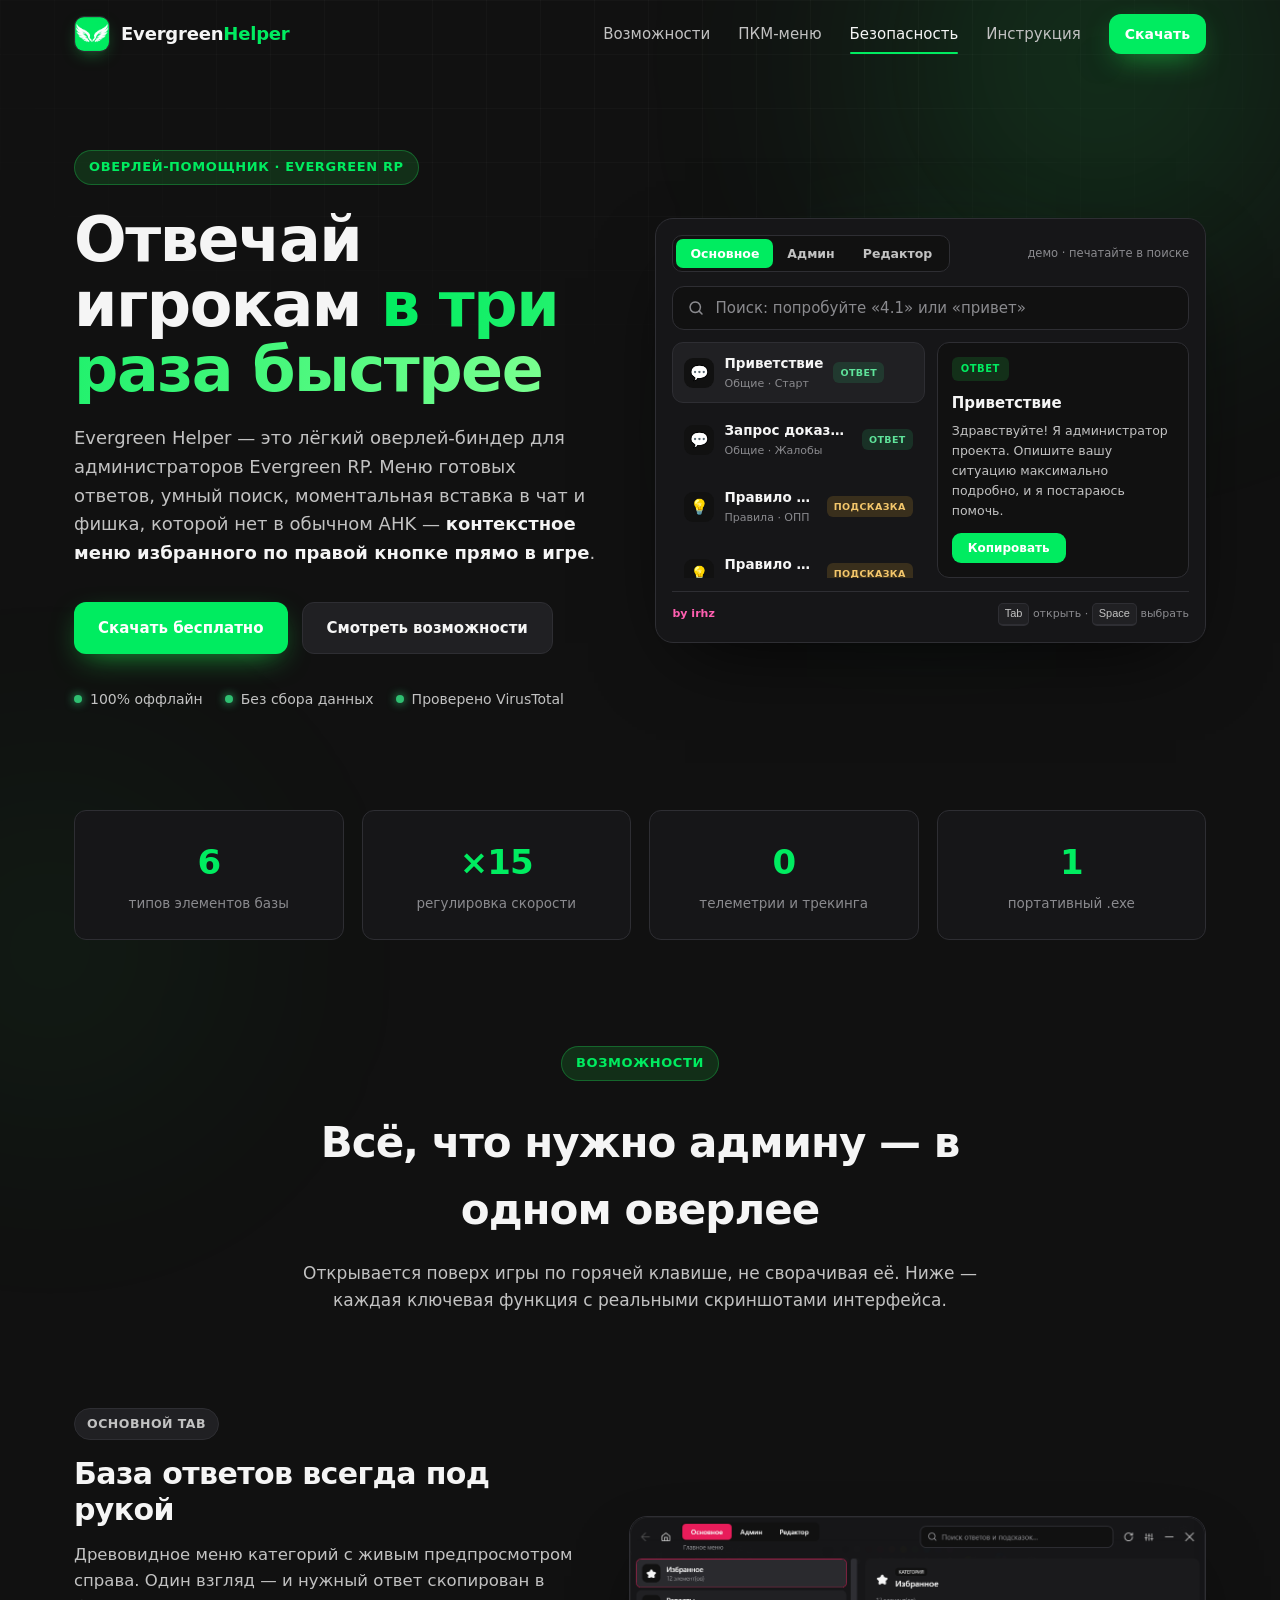
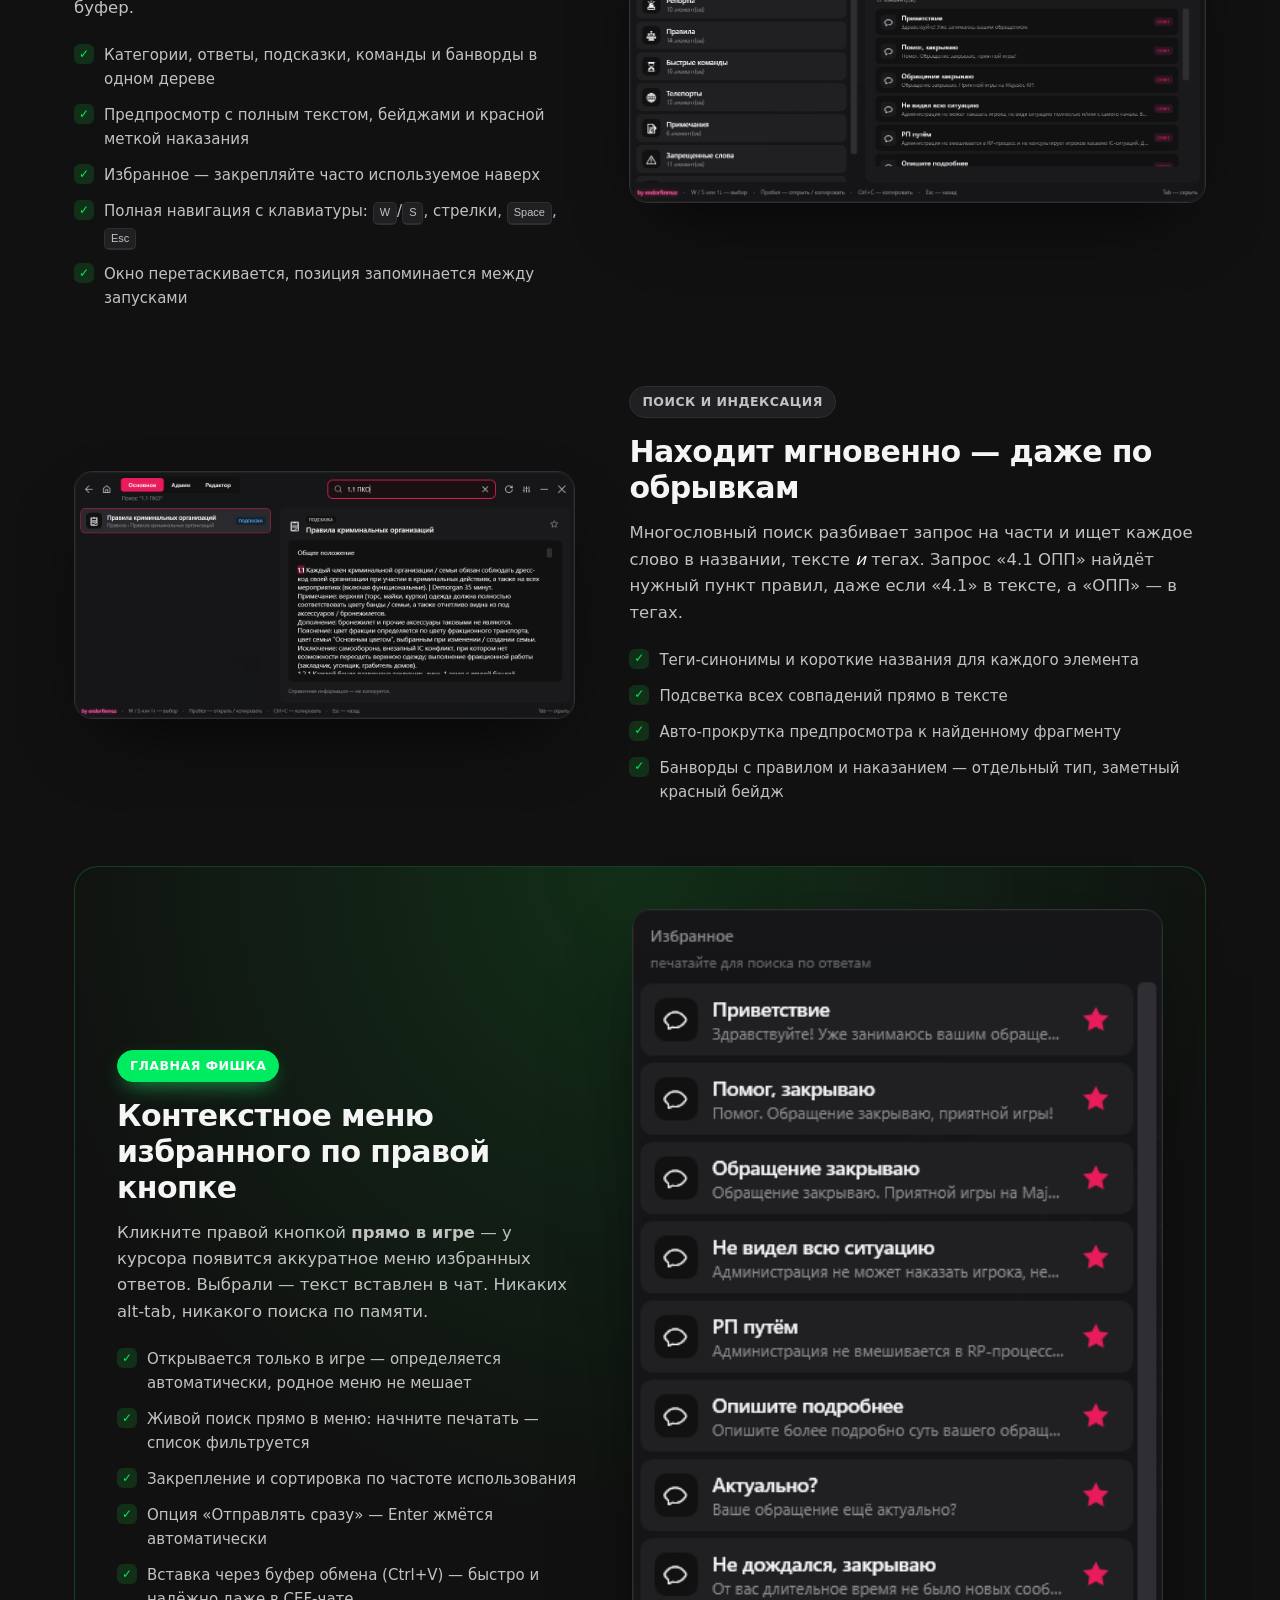
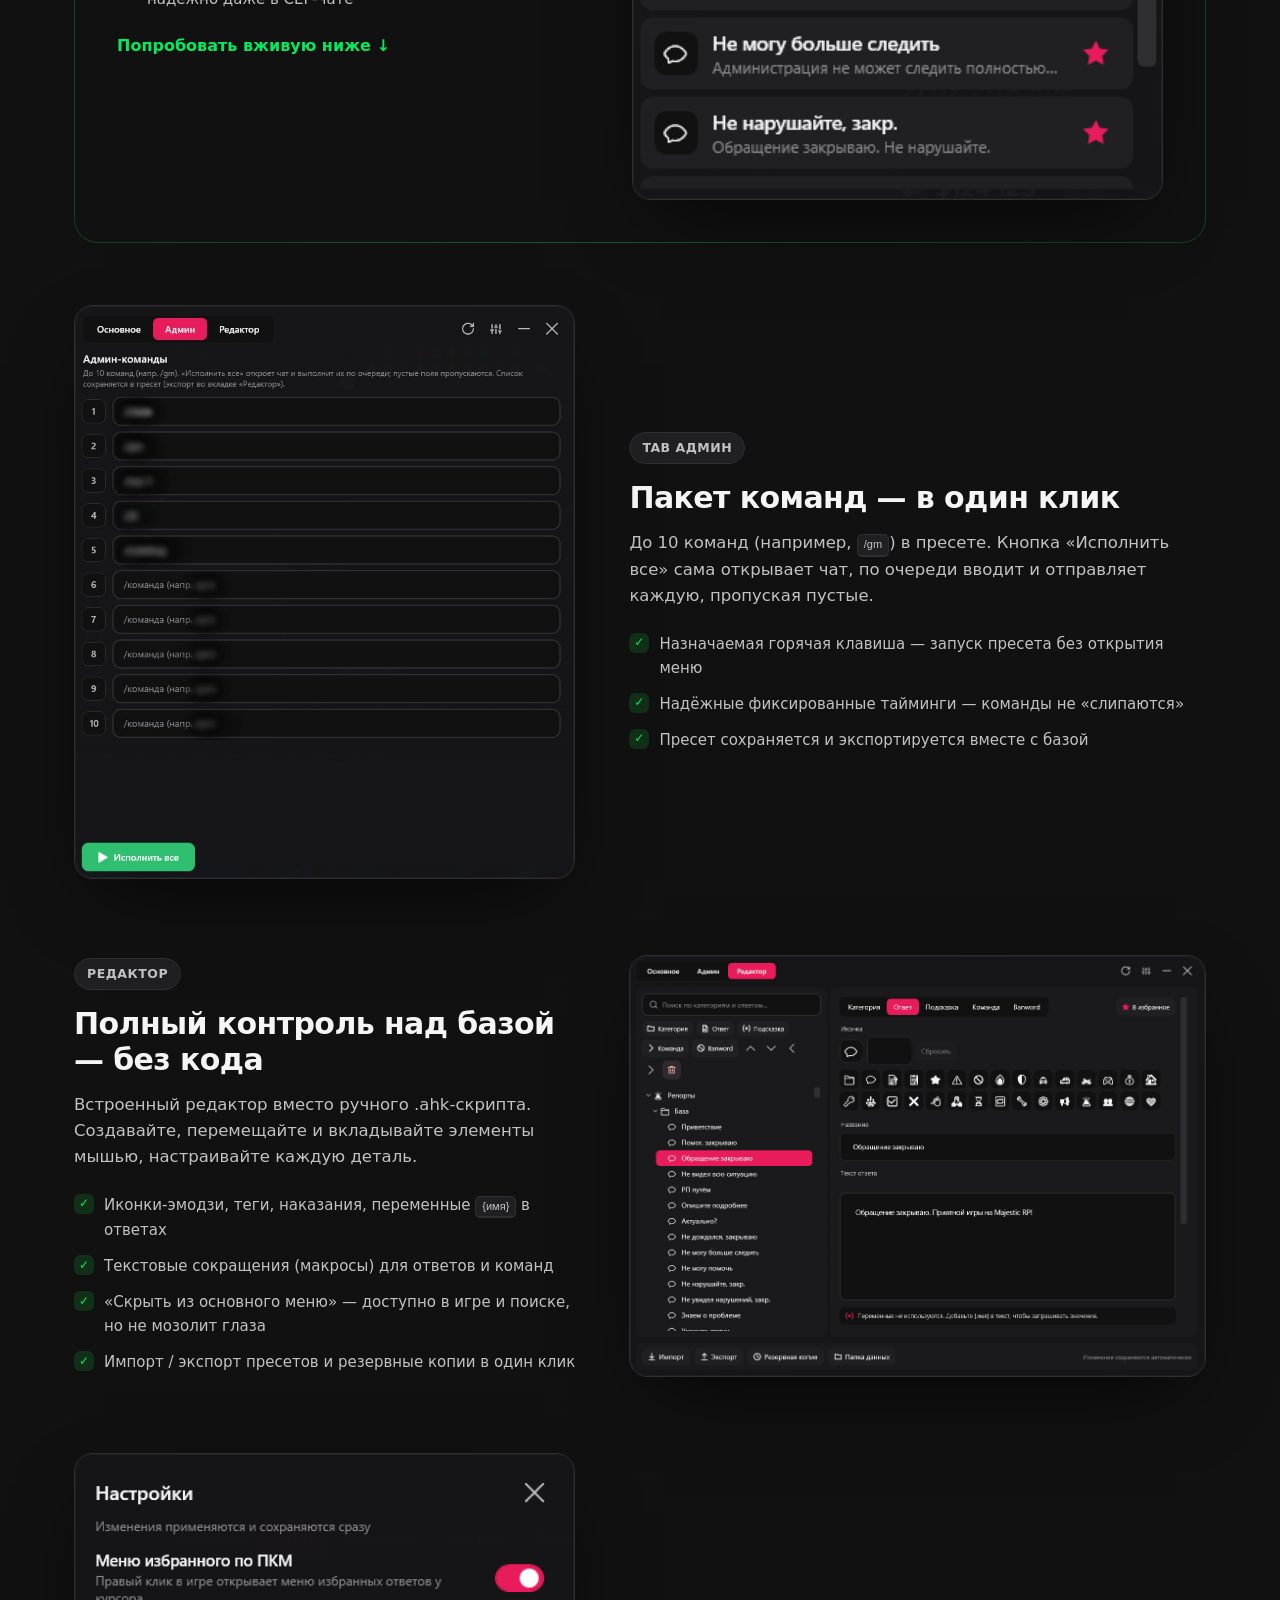
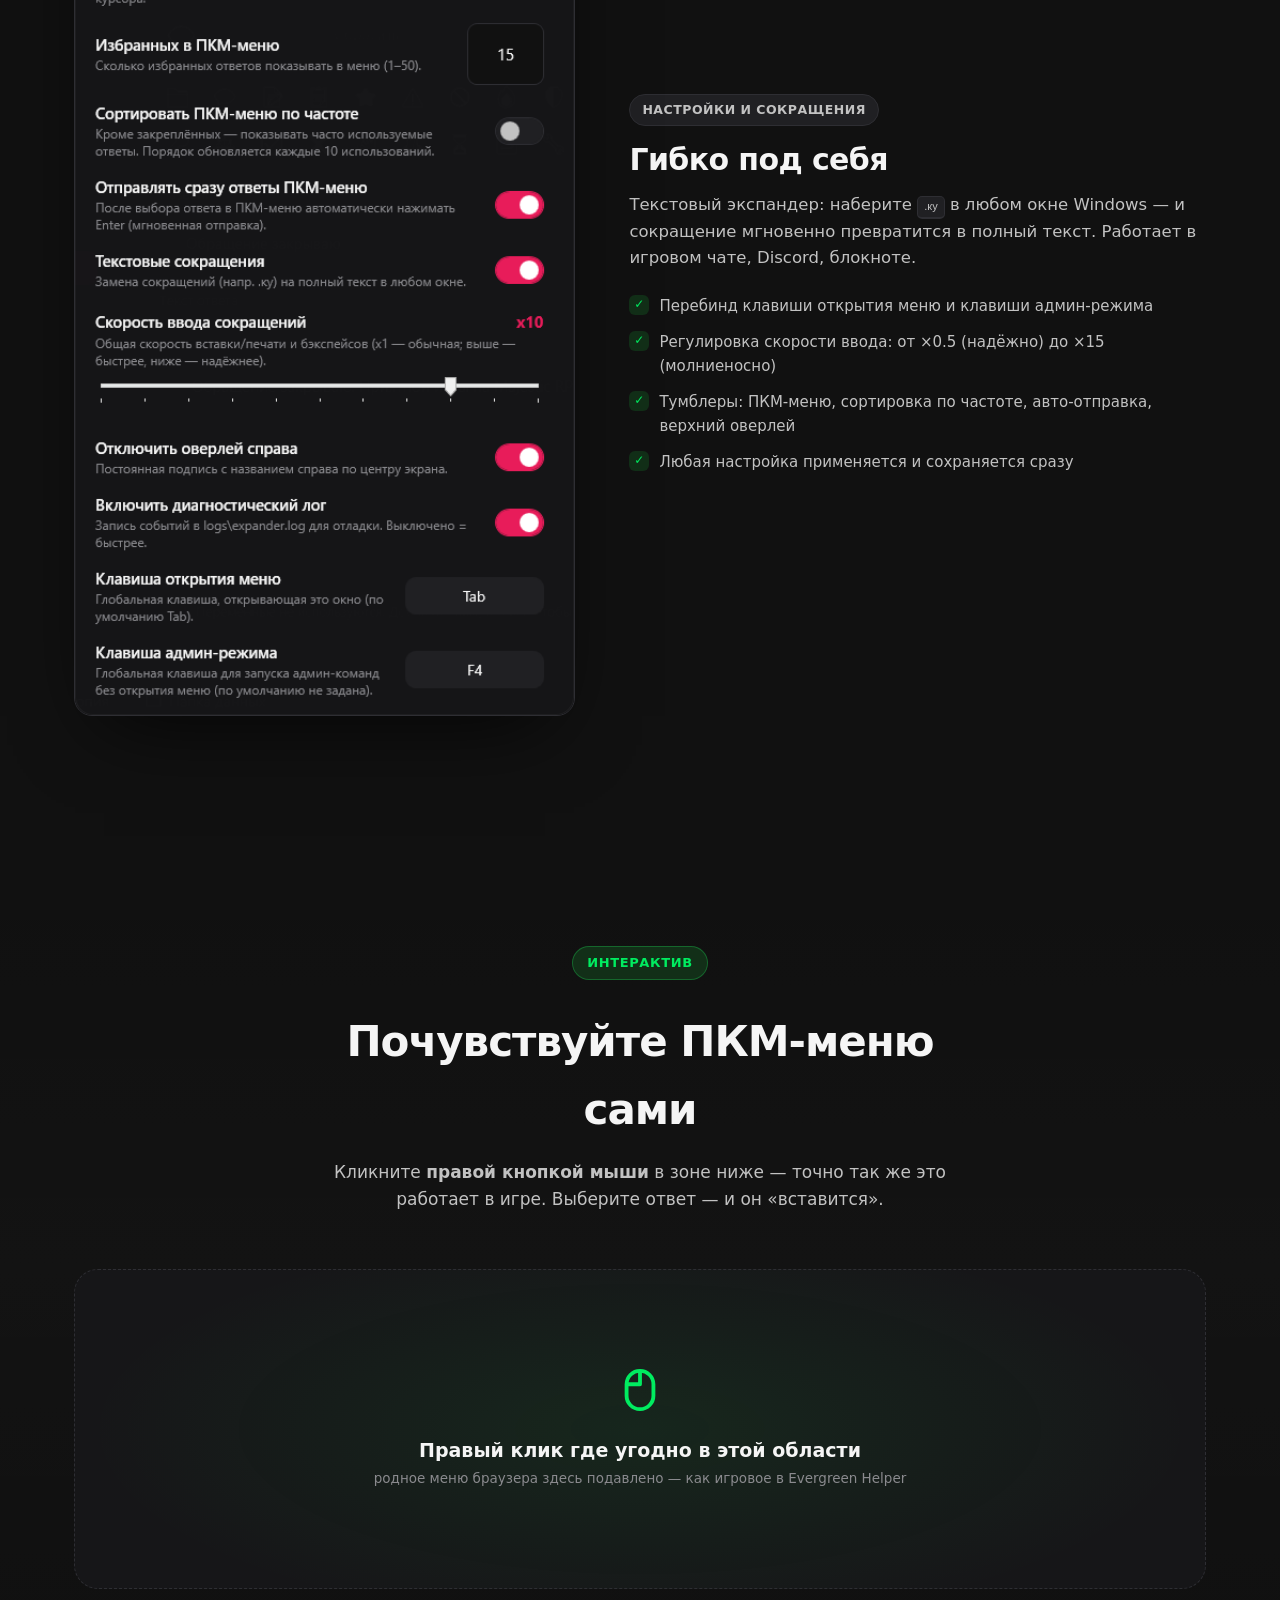
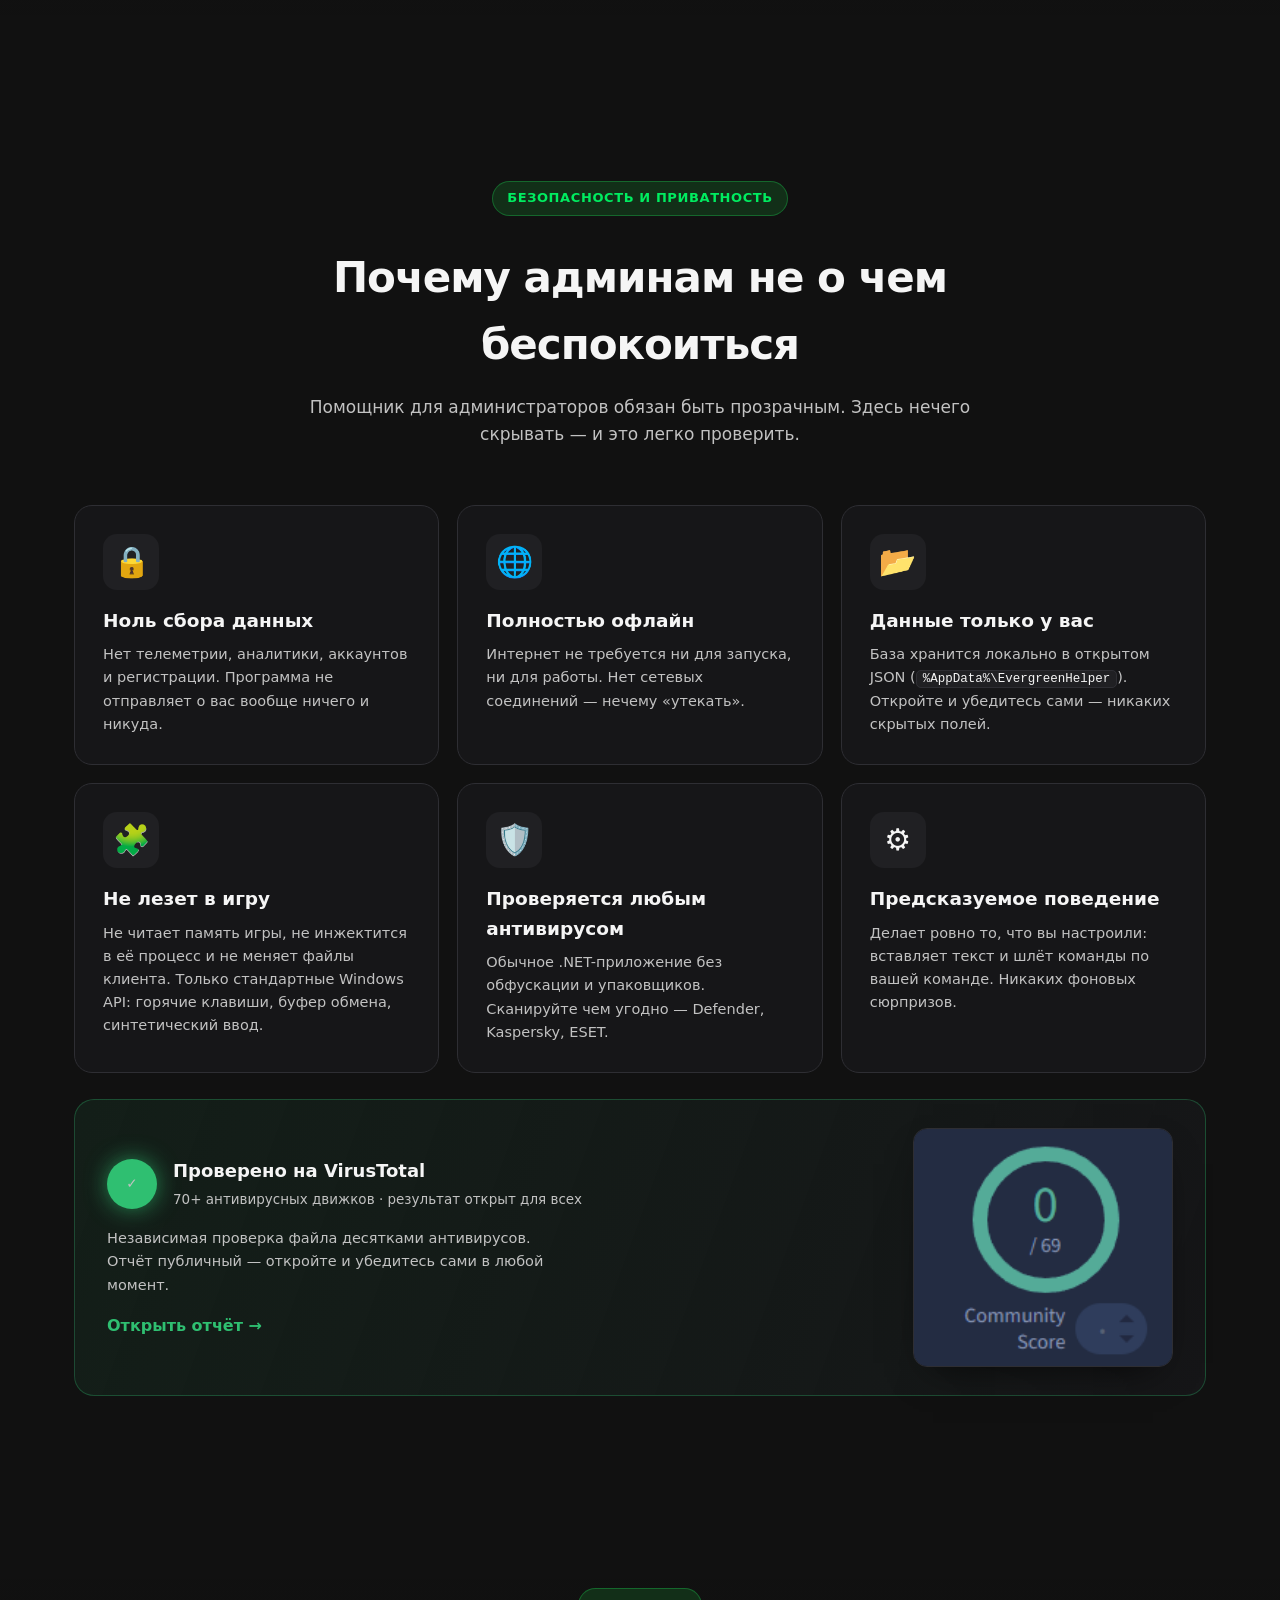
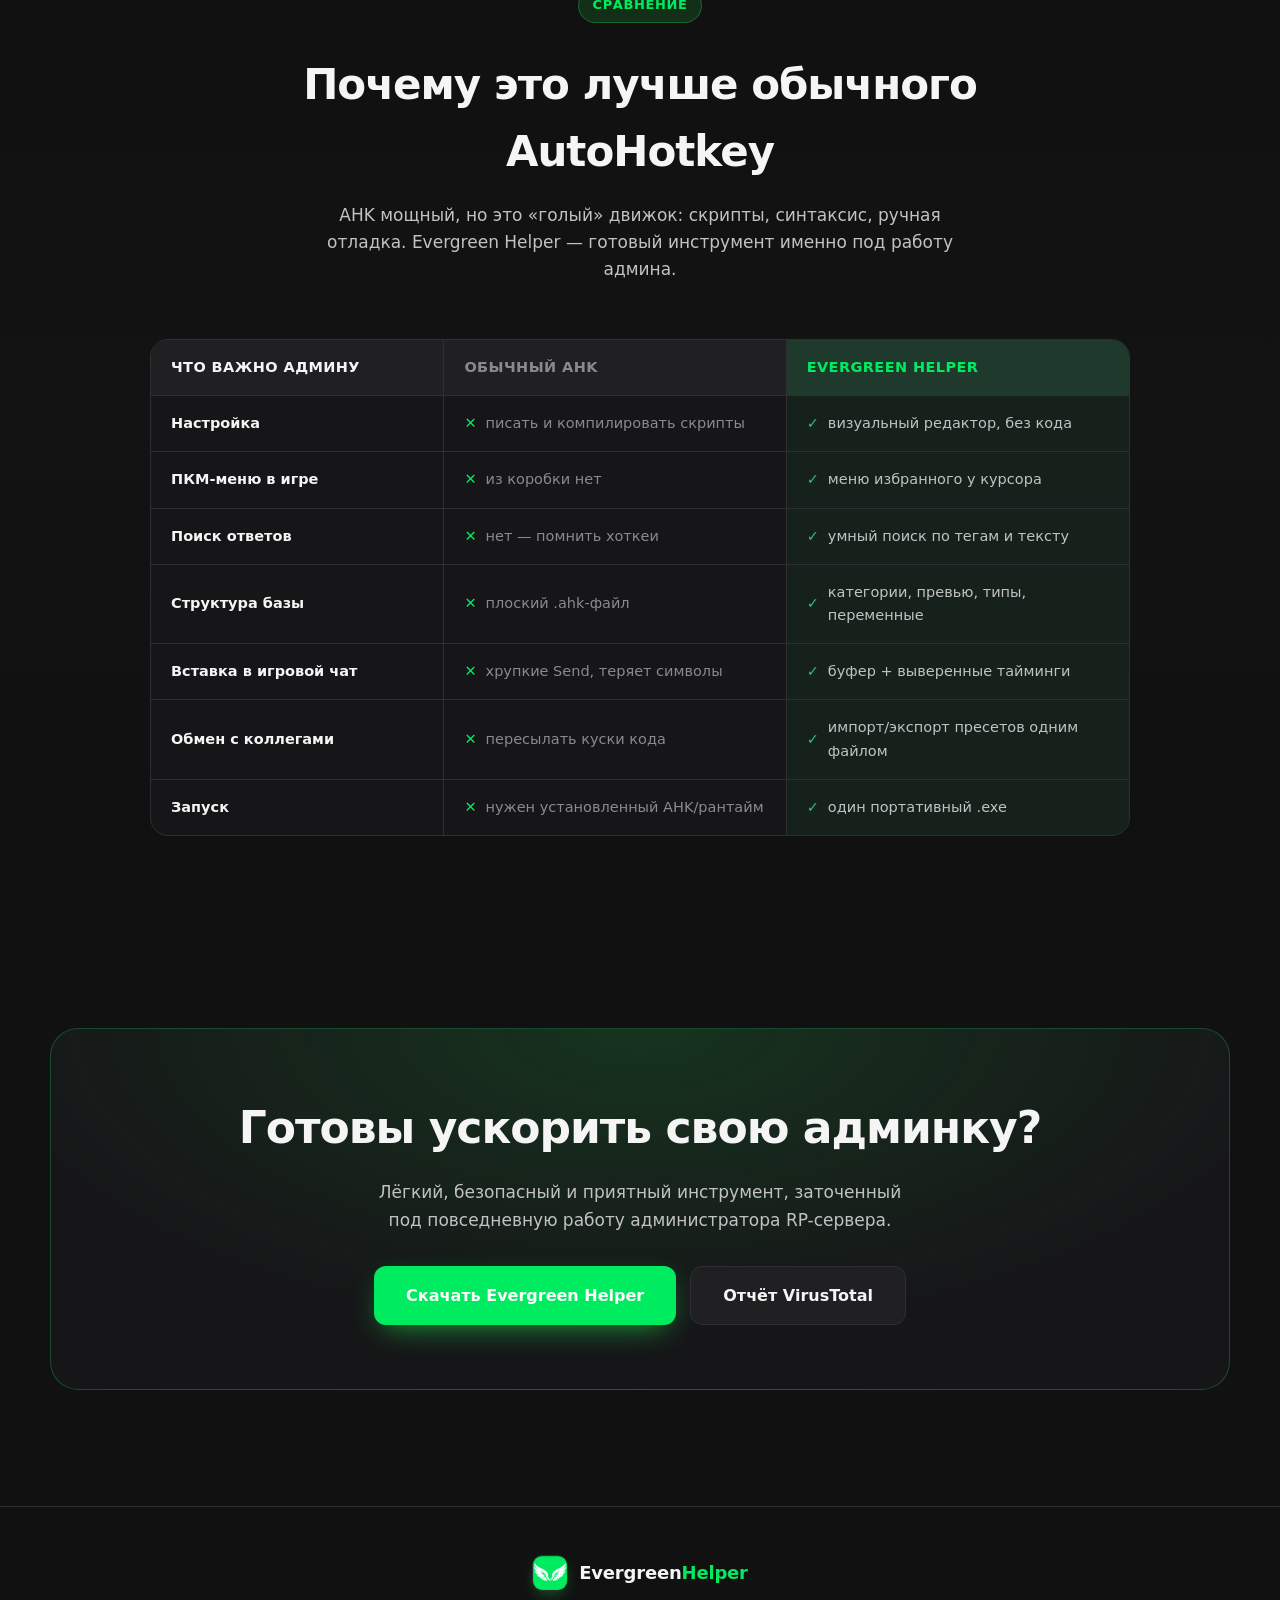
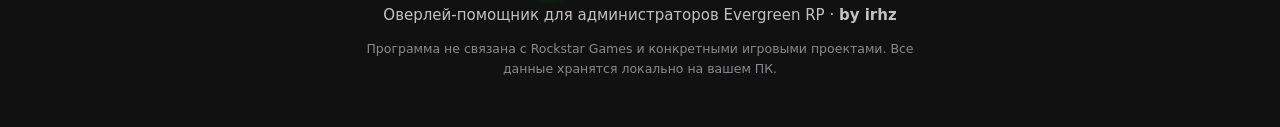
==== index.html @ 308b5aea "Add files via upload" ====
<!DOCTYPE html>
<html lang="ru">

<!-- Mirrored from Evergreen-helper.ru/ by HTTrack Website Copier/3.x [XR&CO'2014], Thu, 16 Jul 2026 16:44:16 GMT -->
<head>
<meta charset="UTF-8" />
<meta name="viewport" content="width=device-width, initial-scale=1.0" />
<title>Evergreen Helper — оверлей-помощник для админов Evergreen RP</title>
<meta name="description" content="Evergreen Helper — оверлей-биндер для администраторов Evergreen RP: меню ответов, умный поиск, ПКМ-меню в игре, текстовые сокращения, админ-команды. Безопасно, офлайн, без сбора данных." />
<link rel="icon" href="img/newlogo.png" />
<link rel="preconnect" href="https://fonts.googleapis.com/" />
<link rel="stylesheet" href="styles.css" />
</head>
<body>

<!-- ===== Animated background ===== -->
<div class="bg-grid" aria-hidden="true"></div>
<div class="bg-glow bg-glow--1" aria-hidden="true"></div>
<div class="bg-glow bg-glow--2" aria-hidden="true"></div>

<!-- ===== Nav ===== -->
<header class="nav" id="nav">
  <div class="wrap nav__inner">
    <a href="#top" class="brand">
      <span class="brand__mark"><img src="img/newlogo.png" alt="Evergreen Helper" /></span>
      <span class="brand__text">Evergreen<span class="brand__accent">Helper</span></span>
    </a>
    <nav class="nav__links">
      <a href="#features">Возможности</a>
      <a href="#rmb">ПКМ-меню</a>
      <a href="#security">Безопасность</a>
      <a href="faq/index.html">Инструкция</a>
    </nav>
    <a href="download/index.html" class="btn btn--accent btn--sm nav__cta">Скачать</a>
  </div>
</header>

<!-- ===== Hero ===== -->
<section class="hero" id="top">
  <div class="wrap hero__inner">
    <div class="hero__copy reveal">
      <span class="eyebrow">Оверлей-помощник · Evergreen RP</span>
      <h1 class="hero__title">
        Отвечай игрокам <span class="grad">в три раза быстрее</span>
      </h1>
      <p class="hero__sub">
        Evergreen Helper — это лёгкий оверлей-биндер для администраторов Evergreen RP.
        Меню готовых ответов, умный поиск, моментальная вставка в чат и фишка, которой нет
        в обычном AHK — <b>контекстное меню избранного по правой кнопке прямо в игре</b>.
      </p>
      <div class="hero__cta">
        <a href="download/index.html" class="btn btn--accent">Скачать бесплатно</a>
        <a href="#features" class="btn btn--ghost">Смотреть возможности</a>
      </div>
      <ul class="hero__pills">
        <li><span class="dot dot--green"></span> 100% оффлайн</li>
        <li><span class="dot dot--green"></span> Без сбора данных</li>
        <li><span class="dot dot--green"></span> Проверено VirusTotal</li>
      </ul>
    </div>

    <!-- Interactive mini-launcher -->
    <div class="hero__demo reveal" data-tilt>
      <div class="card mockup" id="mock">
        <div class="mockup__header">
          <div class="seg">
            <button class="seg__btn is-active">Основное</button>
            <button class="seg__btn">Админ</button>
            <button class="seg__btn">Редактор</button>
          </div>
          <span class="mockup__hint">демо · печатайте в поиске</span>
        </div>
        <div class="mockup__search">
          <svg viewBox="0 0 24 24" class="ic"><path d="M11 4a7 7 0 1 0 .01 0Z M20 20 L16.2 16.2"/></svg>
          <input id="demoSearch" type="text" placeholder="Поиск: попробуйте «4.1» или «привет»" autocomplete="off" spellcheck="false" />
        </div>
        <div class="mockup__body">
          <ul class="mockup__list" id="demoList"></ul>
          <div class="mockup__preview" id="demoPreview"></div>
        </div>
        <div class="mockup__footer">
          <span class="by">by irhz</span>
          <span class="kbd-row"><span class="kbd">Tab</span> открыть · <span class="kbd">Space</span> выбрать</span>
        </div>
      </div>
      <div class="mockup__glow" aria-hidden="true"></div>
    </div>
  </div>
</section>

<!-- ===== Stats band ===== -->
<section class="stats wrap reveal">
  <div class="stat"><span class="stat__num" data-count="6">6</span><span class="stat__label">типов элементов базы</span></div>
  <div class="stat"><span class="stat__num">×15</span><span class="stat__label">регулировка скорости</span></div>
  <div class="stat"><span class="stat__num">0</span><span class="stat__label">телеметрии и трекинга</span></div>
  <div class="stat"><span class="stat__num">1</span><span class="stat__label">портативный .exe</span></div>
</section>

<!-- ===== Features ===== -->
<section class="section" id="features">
  <div class="wrap">
    <div class="section__head reveal">
      <span class="eyebrow">Возможности</span>
      <h2>Всё, что нужно админу — в одном оверлее</h2>
      <p class="section__lead">Открывается поверх игры по горячей клавише, не сворачивая её. Ниже — каждая ключевая функция с реальными скриншотами интерфейса.</p>
    </div>

    <!-- Feature 1: Main TAB -->
    <article class="feature reveal">
      <div class="feature__text">
        <span class="feature__tag">Основной TAB</span>
        <h3>База ответов всегда под рукой</h3>
        <p>Древовидное меню категорий с живым предпросмотром справа. Один взгляд — и нужный ответ скопирован в буфер.</p>
        <ul class="ticks">
          <li>Категории, ответы, подсказки, команды и банворды в одном дереве</li>
          <li>Предпросмотр с полным текстом, бейджами и красной меткой наказания</li>
          <li>Избранное — закрепляйте часто используемое наверх</li>
          <li>Полная навигация с клавиатуры: <span class="kbd">W</span>/<span class="kbd">S</span>, стрелки, <span class="kbd">Space</span>, <span class="kbd">Esc</span></li>
          <li>Окно перетаскивается, позиция запоминается между запусками</li>
        </ul>
      </div>
      <figure class="feature__shot"><img loading="lazy" src="img/2.png" alt="Основной TAB с меню ответов" /></figure>
    </article>

    <!-- Feature 2: Search -->
    <article class="feature feature--rev reveal">
      <div class="feature__text">
        <span class="feature__tag">Поиск и индексация</span>
        <h3>Находит мгновенно — даже по обрывкам</h3>
        <p>Многословный поиск разбивает запрос на части и ищет каждое слово в названии, тексте <i>и</i> тегах. Запрос «4.1 ОПП» найдёт нужный пункт правил, даже если «4.1» в тексте, а «ОПП» — в тегах.</p>
        <ul class="ticks">
          <li>Теги-синонимы и короткие названия для каждого элемента</li>
          <li>Подсветка всех совпадений прямо в тексте</li>
          <li>Авто-прокрутка предпросмотра к найденному фрагменту</li>
          <li>Банворды с правилом и наказанием — отдельный тип, заметный красный бейдж</li>
        </ul>
      </div>
      <figure class="feature__shot"><img loading="lazy" src="img/5.png" alt="Демонстрация поиска и индексации ответов" /></figure>
    </article>

    <!-- Feature 3: RMB (highlight) -->
    <article class="feature feature--hl reveal">
      <div class="feature__text">
        <span class="feature__tag feature__tag--accent">Главная фишка</span>
        <h3>Контекстное меню избранного по правой кнопке</h3>
        <p>Кликните правой кнопкой <b>прямо в игре</b> — у курсора появится аккуратное меню избранных ответов. Выбрали — текст вставлен в чат. Никаких alt-tab, никакого поиска по памяти.</p>
        <ul class="ticks">
          <li>Открывается только в игре — определяется автоматически, родное меню не мешает</li>
          <li>Живой поиск прямо в меню: начните печатать — список фильтруется</li>
          <li>Закрепление и сортировка по частоте использования</li>
          <li>Опция «Отправлять сразу» — Enter жмётся автоматически</li>
          <li>Вставка через буфер обмена (Ctrl+V) — быстро и надёжно даже в CEF-чате</li>
        </ul>
        <a href="#rmb" class="inline-link">Попробовать вживую ниже ↓</a>
      </div>
      <figure class="feature__shot"><img loading="lazy" src="img/4.png" alt="Удобное ПКМ-меню избранного" /></figure>
    </article>

    <!-- Feature 4: Admin -->
    <article class="feature feature--rev reveal">
      <div class="feature__text">
        <span class="feature__tag">TAB Админ</span>
        <h3>Пакет команд — в один клик</h3>
        <p>До 10 команд (например, <span class="kbd">/gm</span>) в пресете. Кнопка «Исполнить все» сама открывает чат, по очереди вводит и отправляет каждую, пропуская пустые.</p>
        <ul class="ticks">
          <li>Назначаемая горячая клавиша — запуск пресета без открытия меню</li>
          <li>Надёжные фиксированные тайминги — команды не «слипаются»</li>
          <li>Пресет сохраняется и экспортируется вместе с базой</li>
        </ul>
      </div>
      <figure class="feature__shot"><img loading="lazy" src="img/1.jpg" alt="TAB Админ с командами" /></figure>
    </article>

    <!-- Feature 5: Editor -->
    <article class="feature reveal">
      <div class="feature__text">
        <span class="feature__tag">Редактор</span>
        <h3>Полный контроль над базой — без кода</h3>
        <p>Встроенный редактор вместо ручного .ahk-скрипта. Создавайте, перемещайте и вкладывайте элементы мышью, настраивайте каждую деталь.</p>
        <ul class="ticks">
          <li>Иконки-эмодзи, теги, наказания, переменные <span class="kbd">{имя}</span> в ответах</li>
          <li>Текстовые сокращения (макросы) для ответов и команд</li>
          <li>«Скрыть из основного меню» — доступно в игре и поиске, но не мозолит глаза</li>
          <li>Импорт / экспорт пресетов и резервные копии в один клик</li>
        </ul>
      </div>
      <figure class="feature__shot"><img loading="lazy" src="img/3.png" alt="Редактор базы ответов" /></figure>
    </article>

    <!-- Feature 6: Settings + expander -->
    <article class="feature feature--rev reveal">
      <div class="feature__text">
        <span class="feature__tag">Настройки и сокращения</span>
        <h3>Гибко под себя</h3>
        <p>Текстовый экспандер: наберите <span class="kbd">.ку</span> в любом окне Windows — и сокращение мгновенно превратится в полный текст. Работает в игровом чате, Discord, блокноте.</p>
        <ul class="ticks">
          <li>Перебинд клавиши открытия меню и клавиши админ-режима</li>
          <li>Регулировка скорости ввода: от ×0.5 (надёжно) до ×15 (молниеносно)</li>
          <li>Тумблеры: ПКМ-меню, сортировка по частоте, авто-отправка, верхний оверлей</li>
          <li>Любая настройка применяется и сохраняется сразу</li>
        </ul>
      </div>
      <figure class="feature__shot"><img loading="lazy" src="img/6.png" alt="Настройки приложения" /></figure>
    </article>
  </div>
</section>

<!-- ===== Interactive RMB demo ===== -->
<section class="section section--alt" id="rmb">
  <div class="wrap">
    <div class="section__head reveal">
      <span class="eyebrow">Интерактив</span>
      <h2>Почувствуйте ПКМ-меню сами</h2>
      <p class="section__lead">Кликните <b>правой кнопкой мыши</b> в зоне ниже — точно так же это работает в игре. Выберите ответ — и он «вставится».</p>
    </div>
    <div class="rmb-zone reveal" id="rmbZone">
      <div class="rmb-zone__hint">
        <svg viewBox="0 0 24 24" class="ic ic--lg"><path d="M12 2 a7 7 0 0 0-7 7 v6 a7 7 0 0 0 14 0 V9 a7 7 0 0 0-7-7Z M12 2 v7 M5 9 h7"/></svg>
        <p>Правый клик где угодно в этой области</p>
        <span>родное меню браузера здесь подавлено — как игровое в Evergreen Helper</span>
      </div>
    </div>
    <div class="toast" id="toast"></div>
  </div>
</section>

<!-- ===== Security ===== -->
<section class="section" id="security">
  <div class="wrap">
    <div class="section__head reveal">
      <span class="eyebrow">Безопасность и приватность</span>
      <h2>Почему админам не о чем беспокоиться</h2>
      <p class="section__lead">Помощник для администраторов обязан быть прозрачным. Здесь нечего скрывать — и это легко проверить.</p>
    </div>

    <div class="sec-grid">
      <div class="sec-card reveal">
        <div class="sec-card__ic">🔒</div>
        <h3>Ноль сбора данных</h3>
        <p>Нет телеметрии, аналитики, аккаунтов и регистрации. Программа не отправляет о вас вообще ничего и никуда.</p>
      </div>
      <div class="sec-card reveal">
        <div class="sec-card__ic">🌐</div>
        <h3>Полностью офлайн</h3>
        <p>Интернет не требуется ни для запуска, ни для работы. Нет сетевых соединений — нечему «утекать».</p>
      </div>
      <div class="sec-card reveal">
        <div class="sec-card__ic">📂</div>
        <h3>Данные только у вас</h3>
        <p>База хранится локально в открытом JSON (<span class="code">%AppData%\EvergreenHelper</span>). Откройте и убедитесь сами — никаких скрытых полей.</p>
      </div>
      <div class="sec-card reveal">
        <div class="sec-card__ic">🧩</div>
        <h3>Не лезет в игру</h3>
        <p>Не читает память игры, не инжектится в её процесс и не меняет файлы клиента. Только стандартные Windows API: горячие клавиши, буфер обмена, синтетический ввод.</p>
      </div>
      <div class="sec-card reveal">
        <div class="sec-card__ic">🛡️</div>
        <h3>Проверяется любым антивирусом</h3>
        <p>Обычное .NET-приложение без обфускации и упаковщиков. Сканируйте чем угодно — Defender, Kaspersky, ESET.</p>
      </div>
      <div class="sec-card reveal">
        <div class="sec-card__ic">⚙️</div>
        <h3>Предсказуемое поведение</h3>
        <p>Делает ровно то, что вы настроили: вставляет текст и шлёт команды по вашей команде. Никаких фоновых сюрпризов.</p>
      </div>
    </div>

    <a class="vt reveal" href="https://www.virustotal.com/gui/file/6ad9322ad6ffc2415cfb0052f76b34efeab2f4a1d51f4c47fbfd35884fb3eeb3/detection" target="_blank" rel="noopener">
      <div class="vt__info">
        <div class="vt__badge">
          <span class="vt__check">✓</span>
          <div>
            <strong>Проверено на VirusTotal</strong>
            <span>70+ антивирусных движков · результат открыт для всех</span>
          </div>
        </div>
        <p class="vt__desc">Независимая проверка файла десятками антивирусов. Отчёт публичный — откройте и убедитесь сами в любой момент.</p>
        <span class="vt__link">Открыть отчёт →</span>
      </div>
      <figure class="vt__shot"><img loading="lazy" src="img/virus%20total.png" alt="Результат проверки на VirusTotal" /></figure>
    </a>
  </div>
</section>

<!-- ===== vs AHK ===== -->
<section class="section section--alt" id="vs-ahk">
  <div class="wrap">
    <div class="section__head reveal">
      <span class="eyebrow">Сравнение</span>
      <h2>Почему это лучше обычного AutoHotkey</h2>
      <p class="section__lead">AHK мощный, но это «голый» движок: скрипты, синтаксис, ручная отладка. Evergreen Helper — готовый инструмент именно под работу админа.</p>
    </div>

    <div class="compare reveal">
      <div class="compare__row compare__row--head">
        <div class="compare__cell compare__feature">Что важно админу</div>
        <div class="compare__cell compare__ahk">Обычный AHK</div>
        <div class="compare__cell compare__us">Evergreen Helper</div>
      </div>
      <div class="compare__row">
        <div class="compare__cell compare__feature">Настройка</div>
        <div class="compare__cell compare__ahk"><span class="x">✕</span> писать и компилировать скрипты</div>
        <div class="compare__cell compare__us"><span class="v">✓</span> визуальный редактор, без кода</div>
      </div>
      <div class="compare__row">
        <div class="compare__cell compare__feature">ПКМ-меню в игре</div>
        <div class="compare__cell compare__ahk"><span class="x">✕</span> из коробки нет</div>
        <div class="compare__cell compare__us"><span class="v">✓</span> меню избранного у курсора</div>
      </div>
      <div class="compare__row">
        <div class="compare__cell compare__feature">Поиск ответов</div>
        <div class="compare__cell compare__ahk"><span class="x">✕</span> нет — помнить хоткеи</div>
        <div class="compare__cell compare__us"><span class="v">✓</span> умный поиск по тегам и тексту</div>
      </div>
      <div class="compare__row">
        <div class="compare__cell compare__feature">Структура базы</div>
        <div class="compare__cell compare__ahk"><span class="x">✕</span> плоский .ahk-файл</div>
        <div class="compare__cell compare__us"><span class="v">✓</span> категории, превью, типы, переменные</div>
      </div>
      <div class="compare__row">
        <div class="compare__cell compare__feature">Вставка в игровой чат</div>
        <div class="compare__cell compare__ahk"><span class="x">✕</span> хрупкие Send, теряет символы</div>
        <div class="compare__cell compare__us"><span class="v">✓</span> буфер + выверенные тайминги</div>
      </div>
      <div class="compare__row">
        <div class="compare__cell compare__feature">Обмен с коллегами</div>
        <div class="compare__cell compare__ahk"><span class="x">✕</span> пересылать куски кода</div>
        <div class="compare__cell compare__us"><span class="v">✓</span> импорт/экспорт пресетов одним файлом</div>
      </div>
      <div class="compare__row">
        <div class="compare__cell compare__feature">Запуск</div>
        <div class="compare__cell compare__ahk"><span class="x">✕</span> нужен установленный AHK/рантайм</div>
        <div class="compare__cell compare__us"><span class="v">✓</span> один портативный .exe</div>
      </div>
    </div>
  </div>
</section>

<!-- ===== CTA ===== -->
<section class="section cta" id="cta">
  <div class="wrap cta__inner reveal">
    <h2>Готовы ускорить свою админку?</h2>
    <p>Лёгкий, безопасный и приятный инструмент, заточенный под повседневную работу администратора RP-сервера.</p>
    <div class="cta__btns">
      <a href="download/index.html" class="btn btn--accent btn--lg">Скачать Evergreen Helper</a>
      <a href="https://www.virustotal.com/gui/file/6ad9322ad6ffc2415cfb0052f76b34efeab2f4a1d51f4c47fbfd35884fb3eeb3/detection" target="_blank" rel="noopener" class="btn btn--ghost btn--lg">Отчёт VirusTotal</a>
    </div>
  </div>
</section>

<!-- ===== Footer ===== -->
<footer class="footer">
  <div class="wrap footer__inner">
    <div class="brand">
      <span class="brand__mark"><img src="img/newlogo.png" alt="Evergreen Helper" /></span>
      <span class="brand__text">Evergreen<span class="brand__accent">Helper</span></span>
    </div>
    <p class="footer__by">Оверлей-помощник для администраторов Evergreen RP · <b>by irhz</b></p>
    <p class="footer__small">Программа не связана с Rockstar Games и конкретными игровыми проектами. Все данные хранятся локально на вашем ПК.</p>
  </div>
</footer>

<script src="script.js"></script>
</body>

</html>
---- styles.css ----
/* ===== Evergreen Helper — presentation site ===== */
/* Palette mirrors the app: raspberry #E81C5A on near-black #111111. */

:root{
  --bg:#111111;
  --surface:#1A1A1C;
  --surface2:#202023;
  --hover:#2A2A2E;
  --border:#2E2E33;
  --card:#161618;
  --card2:#1c1c1f;
  --accent:#00EC60;
  --accent-hover:#00EC60;
  --accent-soft:rgba(28, 232, 72, 0.14);
  --success:#2FBF71;
  --danger:#00EC60;
  --warning:#F0B232;
  --text:#F5F5F5;
  --text2:#C2C2C2;
  --muted:#8A8A8E;
  --radius:18px;
  --radius-sm:12px;
  --maxw:1180px;
  --ease:cubic-bezier(.22,.61,.36,1);
  --shadow:0 30px 80px -30px rgba(0,0,0,.85);
}

*{box-sizing:border-box;margin:0;padding:0}
html{scroll-behavior:smooth;scroll-padding-top:84px}
body{
  font-family:"Segoe UI",system-ui,-apple-system,Roboto,Arial,sans-serif;
  background:var(--bg);
  color:var(--text);
  line-height:1.6;
  -webkit-font-smoothing:antialiased;
  overflow-x:hidden;
}
a{color:inherit;text-decoration:none}
img{max-width:100%;display:block}
.wrap{width:100%;max-width:var(--maxw);margin:0 auto;padding:0 24px}

/* ===== Background ===== */
.bg-grid{
  position:fixed;inset:0;z-index:-2;
  background-image:
    linear-gradient(rgba(255,255,255,.025) 1px,transparent 1px),
    linear-gradient(90deg,rgba(255,255,255,.025) 1px,transparent 1px);
  background-size:54px 54px;
  mask-image:radial-gradient(ellipse 90% 60% at 50% 0%,#000 30%,transparent 75%);
}
.bg-glow{position:fixed;z-index:-1;border-radius:50%;filter:blur(120px);opacity:.5;pointer-events:none}
.bg-glow--1{width:680px;height:680px;background:radial-gradient(circle,rgba(28, 232, 89, 0.45),transparent 65%);top:-280px;right:-160px}
.bg-glow--2{width:540px;height:540px;background:radial-gradient(circle,rgba(28, 232, 79, 0.18),transparent 65%);top:680px;left:-220px}

/* ===== Buttons ===== */
.btn{
  display:inline-flex;align-items:center;gap:9px;justify-content:center;
  font-weight:600;font-size:15px;border:none;cursor:pointer;
  padding:13px 24px;border-radius:12px;transition:.22s var(--ease);
  white-space:nowrap;
}
.btn--accent{background:var(--accent);color:#fff;box-shadow:0 10px 30px -10px rgba(28, 232, 79, 0.7)}
.btn--accent:hover{background:var(--accent-hover);transform:translateY(-2px);box-shadow:0 16px 40px -12px rgba(28, 232, 106, 0.85)}
.btn--ghost{background:var(--surface2);color:var(--text);border:1px solid var(--border)}
.btn--ghost:hover{background:var(--hover);transform:translateY(-2px)}
.btn--sm{padding:9px 16px;font-size:14px}
.btn--lg{padding:16px 32px;font-size:16px}

/* ===== Nav ===== */
.nav{
  position:fixed;top:0;left:0;right:0;z-index:50;
  transition:.3s var(--ease);
}
.nav.scrolled{
  background:rgba(17,17,17,.72);
  backdrop-filter:blur(18px);-webkit-backdrop-filter:blur(18px);
  border-bottom:1px solid var(--border);
}
.nav__inner{display:flex;align-items:center;gap:24px;height:68px}
.brand{display:flex;align-items:center;gap:11px;font-weight:700;font-size:18px;letter-spacing:-.2px}
.brand__mark{
  width:36px;height:36px;border-radius:10px;display:grid;place-items:center;overflow:hidden;
  background:var(--surface2);border:1px solid var(--border);
  box-shadow:0 6px 18px -8px rgba(28, 232, 89, 0.7);
}
.brand__mark img{width:100%;height:100%;object-fit:cover;display:block}
.brand__accent{color:var(--accent)}
.nav__links{display:flex;gap:28px;margin-left:auto;font-size:15px;font-weight:500}
.nav__links a{color:var(--text2);transition:.2s;position:relative;padding:6px 0}
.nav__links a:hover{color:var(--text)}
.nav__links a.active{color:var(--text)}
.nav__links a.active::after{content:"";position:absolute;left:0;right:0;bottom:-2px;height:2px;background:var(--accent);border-radius:2px}
.nav__cta{margin-left:4px}

/* ===== Hero ===== */
.hero{padding:150px 0 70px}
.hero__inner{display:grid;grid-template-columns:1.05fr 1.1fr;gap:56px;align-items:center}
.eyebrow{
  display:inline-block;font-size:13px;font-weight:600;letter-spacing:.6px;text-transform:uppercase;
  color:var(--accent);background:var(--accent-soft);border:1px solid rgba(28, 232, 89, 0.3);
  padding:6px 14px;border-radius:999px;margin-bottom:22px;
}
.hero__title{font-size:clamp(38px,5.2vw,62px);line-height:1.05;font-weight:800;letter-spacing:-1.5px}
.grad{background:linear-gradient(100deg,var(--accent),#7aff90);-webkit-background-clip:text;background-clip:text;color:transparent}
.hero__sub{margin-top:22px;font-size:18px;color:var(--text2);max-width:540px}
.hero__sub b{color:var(--text)}
.hero__cta{display:flex;gap:14px;margin-top:34px;flex-wrap:wrap}
.hero__pills{list-style:none;display:flex;flex-wrap:wrap;gap:10px 22px;margin-top:34px;font-size:14px;color:var(--text2)}
.hero__pills li{display:flex;align-items:center;gap:8px}
.dot{width:8px;height:8px;border-radius:50%;display:inline-block}
.dot--green{background:var(--success);box-shadow:0 0 10px var(--success)}
.dot--accent{background:var(--accent);box-shadow:0 0 10px var(--accent)}

/* ===== Card / mockup ===== */
.card{background:var(--card);border:1px solid var(--border);border-radius:var(--radius);box-shadow:var(--shadow)}
.hero__demo{position:relative}
.mockup{position:relative;z-index:2;padding:16px;transition:transform .3s var(--ease)}
.mockup__glow{position:absolute;inset:8% 6%;z-index:1;background:radial-gradient(ellipse,rgba(28, 232, 89, 0.4),transparent 70%);filter:blur(60px)}
.mockup__header{display:flex;align-items:center;justify-content:space-between;margin-bottom:14px}
.seg{display:inline-flex;background:var(--bg);border:1px solid var(--border);border-radius:10px;padding:3px}
.seg__btn{background:transparent;border:none;color:var(--text2);font-weight:600;font-size:12.5px;padding:7px 14px;border-radius:7px;cursor:pointer;font-family:inherit;transition:.2s}
.seg__btn.is-active{background:var(--accent);color:#fff}
.seg__btn:not(.is-active):hover{background:var(--hover);color:var(--text)}
.mockup__hint{font-size:11.5px;color:var(--muted)}
.mockup__search{display:flex;align-items:center;gap:10px;background:var(--bg);border:1.5px solid var(--border);border-radius:12px;padding:12px 14px;transition:.2s}
.mockup__search:focus-within{border-color:var(--accent);background:#1a1012}
.mockup__search .ic{width:18px;height:18px;flex:none}
.mockup__search input{flex:1;background:none;border:none;outline:none;color:var(--text);font-size:15px;font-family:inherit}
.mockup__search input::placeholder{color:var(--muted)}
.ic{fill:none;stroke:var(--muted);stroke-width:2;stroke-linecap:round;stroke-linejoin:round}
.mockup__body{display:grid;grid-template-columns:1fr 1fr;gap:12px;margin-top:12px;min-height:236px}
.mockup__list{list-style:none;display:flex;flex-direction:column;gap:6px;overflow:auto;max-height:236px}
.row{display:flex;align-items:center;gap:10px;padding:10px 11px;border-radius:11px;cursor:pointer;border:1px solid transparent;transition:.16s}
.row:hover{background:var(--surface)}
.row.is-active{background:var(--surface2);border-color:var(--border)}
.row__ic{width:30px;height:30px;border-radius:9px;background:var(--bg);display:grid;place-items:center;font-size:15px;flex:none}
.row__main{min-width:0}
.row__name{font-size:13.5px;font-weight:600;white-space:nowrap;overflow:hidden;text-overflow:ellipsis}
.row__sub{font-size:11px;color:var(--muted);white-space:nowrap;overflow:hidden;text-overflow:ellipsis}
.badge{font-size:9.5px;font-weight:700;letter-spacing:.4px;padding:3px 7px;border-radius:6px;flex:none}
.badge--answer{background:rgba(47,191,113,.16);color:#5fe39b}
.badge--hint{background:rgba(240,178,50,.16);color:#f3c66b}
.badge--cmd{background:rgba(28, 232, 72, 0.16);color:#77ff99}
.badge--ban{background:rgba(72, 229, 119, 0.18);color:#8affad}
.mark{background:rgba(28, 232, 89, 0.4);color:#fff;border-radius:3px;padding:0 2px;font-weight:600}

.mockup__preview{background:var(--bg);border:1px solid var(--border);border-radius:12px;padding:14px;display:flex;flex-direction:column;overflow:hidden}
.pv__badge{align-self:flex-start;font-size:10px;font-weight:700;letter-spacing:.5px;color:var(--accent);background:var(--accent-soft);padding:4px 9px;border-radius:6px}
.pv__name{font-size:15px;font-weight:700;margin:10px 0 6px}
.pv__text{font-size:12.5px;color:var(--text2);overflow:auto;flex:1}
.pv__pun{margin-top:8px;align-self:flex-start;font-size:11px;font-weight:600;color:#8eff8a;background:rgba(72, 229, 111, 0.16);padding:4px 9px;border-radius:6px}
.pv__copy{margin-top:10px;align-self:flex-start;background:var(--accent);color:#fff;border:none;font-weight:600;font-size:12px;padding:8px 16px;border-radius:9px;cursor:pointer;font-family:inherit;transition:.2s}
.pv__copy:hover{background:var(--accent-hover)}
.mockup__footer{display:flex;align-items:center;justify-content:space-between;margin-top:13px;padding-top:11px;border-top:1px solid var(--border);font-size:11px;color:var(--muted)}
.by{color:#ff5fb0;font-weight:600}
.kbd{display:inline-block;background:var(--surface2);border:1px solid var(--border);border-bottom-width:2px;border-radius:5px;padding:1px 6px;font-size:11px;font-family:"Segoe UI",sans-serif;color:var(--text2)}

/* ===== Stats ===== */
.stats{display:grid;grid-template-columns:repeat(4,1fr);gap:18px;margin:30px auto 10px}
.stat{background:var(--card);border:1px solid var(--border);border-radius:var(--radius-sm);padding:24px;text-align:center}
.stat__num{display:block;font-size:34px;font-weight:800;color:var(--accent);letter-spacing:-1px}
.stat__label{font-size:13.5px;color:var(--muted)}

/* ===== Sections ===== */
.section{padding:96px 0}
.section--alt{background:linear-gradient(180deg,transparent,rgba(255,255,255,.012),transparent)}
.section__head{max-width:680px;margin:0 auto 56px;text-align:center}
.section__head h2{font-size:clamp(28px,3.6vw,42px);font-weight:800;letter-spacing:-1px;margin-top:6px}
.section__lead{margin-top:16px;font-size:17px;color:var(--text2)}

/* ===== Feature rows ===== */
.feature{display:grid;grid-template-columns:1fr 1.15fr;gap:54px;align-items:center;padding:38px 0}
.feature--rev .feature__text{order:2}
.feature--rev .feature__shot{order:1}
.feature__tag{display:inline-block;font-size:12.5px;font-weight:700;letter-spacing:.5px;text-transform:uppercase;color:var(--text2);background:var(--surface2);border:1px solid var(--border);padding:5px 12px;border-radius:999px;margin-bottom:16px}
.feature__tag--accent{color:#fff;background:var(--accent);border-color:var(--accent);box-shadow:0 8px 22px -8px rgba(28, 232, 113, 0.8)}
.feature__text h3{font-size:clamp(23px,2.6vw,30px);font-weight:800;letter-spacing:-.6px;line-height:1.2}
.feature__text>p{margin-top:14px;font-size:16.5px;color:var(--text2)}
.feature__text>p i{color:var(--text)}
.ticks{list-style:none;margin-top:22px;display:flex;flex-direction:column;gap:12px}
.ticks li{position:relative;padding-left:30px;font-size:15px;color:var(--text2)}
.ticks li::before{
  content:"✓";position:absolute;left:0;top:1px;width:20px;height:20px;border-radius:6px;
  background:var(--accent-soft);color:var(--accent);font-size:12px;font-weight:800;display:grid;place-items:center;
}
.inline-link{display:inline-block;margin-top:22px;color:var(--accent);font-weight:600}
.inline-link:hover{text-decoration:underline}

.feature__shot{
  border-radius:var(--radius);overflow:hidden;border:1px solid var(--border);
  background:var(--card);box-shadow:var(--shadow);position:relative;
  transition:.4s var(--ease);
}
.feature__shot::after{content:"";position:absolute;inset:0;border-radius:var(--radius);box-shadow:inset 0 0 0 1px rgba(255,255,255,.04);pointer-events:none}
.feature__shot:hover{transform:translateY(-6px);border-color:rgba(28, 232, 79, 0.4)}
.feature__shot img{width:100%}
.feature--hl{
  background:radial-gradient(ellipse 80% 100% at 50% 0%,var(--accent-soft),transparent 70%);
  border:1px solid rgba(28, 232, 89, 0.22);border-radius:24px;padding:42px;margin:24px 0;
}

/* ===== RMB demo ===== */
.rmb-zone{
  position:relative;min-height:320px;border-radius:24px;overflow:hidden;
  border:1.5px dashed var(--border);background:
    radial-gradient(ellipse 70% 90% at 50% 50%,rgba(28, 232, 89, 0.08),transparent 70%),var(--card);
  display:grid;place-items:center;transition:.3s;
}
.rmb-zone:hover{border-color:rgba(28, 232, 72, 0.45)}
.rmb-zone__hint{text-align:center;color:var(--muted);user-select:none;pointer-events:none}
.rmb-zone__hint .ic--lg{width:46px;height:46px;stroke:var(--accent);margin:0 auto 14px}
.rmb-zone__hint p{font-size:19px;font-weight:600;color:var(--text)}
.rmb-zone__hint span{font-size:13.5px}

/* context menu (built by JS) */
.ctx{
  position:fixed;z-index:80;width:300px;background:var(--card);border:1px solid var(--border);
  border-radius:14px;box-shadow:var(--shadow);padding:8px;
  animation:ctxIn .14s var(--ease);transform-origin:top left;
}
@keyframes ctxIn{from{opacity:0;transform:scale(.94) translateY(-4px)}to{opacity:1;transform:none}}
.ctx__head{font-size:11px;color:var(--muted);padding:6px 10px 8px;display:flex;justify-content:space-between}
.ctx__item{display:flex;align-items:center;gap:11px;padding:10px 11px;border-radius:10px;cursor:pointer;transition:.12s}
.ctx__item:hover{background:var(--accent);color:#fff}
.ctx__item:hover .ctx__sub{color:rgba(255,255,255,.8)}
.ctx__star{color:var(--accent)}
.ctx__item:hover .ctx__star{color:#fff}
.ctx__main{min-width:0}
.ctx__name{font-size:13.5px;font-weight:600;white-space:nowrap;overflow:hidden;text-overflow:ellipsis}
.ctx__sub{font-size:11px;color:var(--muted);white-space:nowrap;overflow:hidden;text-overflow:ellipsis}

.toast{
  position:fixed;left:50%;bottom:40px;transform:translateX(-50%) translateY(20px);
  background:var(--surface2);border:1px solid var(--border);border-left:3px solid var(--success);
  color:var(--text);padding:13px 20px;border-radius:12px;font-size:14px;font-weight:500;
  box-shadow:var(--shadow);opacity:0;pointer-events:none;transition:.3s var(--ease);z-index:90;max-width:90vw;
}
.toast.show{opacity:1;transform:translateX(-50%) translateY(0)}

/* ===== Security ===== */
.sec-grid{display:grid;grid-template-columns:repeat(3,1fr);gap:18px}
.sec-card{background:var(--card);border:1px solid var(--border);border-radius:var(--radius);padding:28px;transition:.25s var(--ease)}
.sec-card:hover{transform:translateY(-5px);border-color:rgba(28, 232, 89, 0.35);background:var(--card2)}
.sec-card__ic{font-size:30px;width:56px;height:56px;border-radius:14px;background:var(--surface2);display:grid;place-items:center;margin-bottom:16px}
.sec-card h3{font-size:18.5px;font-weight:700;margin-bottom:8px}
.sec-card p{font-size:14.5px;color:var(--text2)}
.code{font-family:Consolas,monospace;background:var(--surface2);border:1px solid var(--border);border-radius:5px;padding:1px 6px;font-size:12.5px;color:var(--text)}

.vt{
  display:grid;grid-template-columns:1fr auto;align-items:center;gap:36px;margin-top:26px;
  background:linear-gradient(110deg,rgba(47,191,113,.08),var(--card));
  border:1px solid rgba(47,191,113,.3);border-radius:20px;padding:28px 32px;transition:.25s var(--ease);
}
.vt:hover{transform:translateY(-4px);border-color:rgba(47,191,113,.55);box-shadow:0 24px 60px -28px rgba(47,191,113,.5)}
.vt__info{display:flex;flex-direction:column;align-items:flex-start;gap:16px}
.vt__badge{display:flex;align-items:center;gap:16px}
.vt__check{width:50px;height:50px;border-radius:50%;background:var(--success);color:#fff;font-size:26px;font-weight:800;display:grid;place-items:center;box-shadow:0 0 26px -4px var(--success);flex:none}
.vt__badge strong{display:block;font-size:18px}
.vt__badge span{font-size:13.5px;color:var(--text2)}
.vt__desc{font-size:14.5px;color:var(--text2);max-width:440px}
.vt__shot{flex:none;width:260px;max-width:38vw;border-radius:14px;overflow:hidden;border:1px solid var(--border);background:var(--bg);box-shadow:0 16px 40px -20px rgba(0,0,0,.8)}
.vt__shot img{width:100%;height:auto;display:block}
.vt__link{color:var(--success);font-weight:700;white-space:nowrap}

/* ===== Compare ===== */
.compare{max-width:980px;margin:0 auto;border:1px solid var(--border);border-radius:var(--radius);overflow:hidden;background:var(--card)}
.compare__row{display:grid;grid-template-columns:1.2fr 1.4fr 1.4fr;border-bottom:1px solid var(--border)}
.compare__row:last-child{border-bottom:none}
.compare__row--head{background:var(--surface2);font-weight:700;font-size:13px;text-transform:uppercase;letter-spacing:.4px}
.compare__cell{padding:16px 20px;font-size:14.5px;display:flex;align-items:center;gap:9px}
.compare__feature{font-weight:600;color:var(--text);border-right:1px solid var(--border)}
.compare__ahk{color:var(--muted);border-right:1px solid var(--border)}
.compare__us{color:var(--text2);background:rgba(28, 232, 96, 0.05)}
.compare__row--head .compare__us{color:var(--accent);background:rgba(28, 232, 106, 0.12)}
.x{color:var(--danger);font-weight:800;flex:none}
.v{color:var(--success);font-weight:800;flex:none}

/* ===== CTA ===== */
.cta__inner{text-align:center;background:
  radial-gradient(ellipse 80% 120% at 50% 0%,var(--accent-soft),transparent 70%),var(--card);
  border:1px solid rgba(28, 232, 113, 0.25);border-radius:28px;padding:64px 32px}
.cta__inner h2{font-size:clamp(28px,4vw,44px);font-weight:800;letter-spacing:-1px}
.cta__inner p{margin:16px auto 0;max-width:560px;font-size:17px;color:var(--text2)}
.cta__btns{display:flex;gap:14px;justify-content:center;margin-top:32px;flex-wrap:wrap}

/* ===== Footer ===== */
.footer{border-top:1px solid var(--border);padding:48px 0;margin-top:20px}
.footer__inner{text-align:center;display:flex;flex-direction:column;align-items:center;gap:12px}
.footer__by{color:var(--text2);font-size:15px}
.footer__small{color:var(--muted);font-size:12.5px;max-width:560px}

/* ===== Download page ===== */
.dl{padding:128px 0 48px}
.dl__inner{max-width:840px;margin:0 auto;text-align:center;display:flex;flex-direction:column;align-items:center}
.dl__icon{width:90px;height:90px;border-radius:24px;overflow:hidden;border:1px solid var(--border);background:var(--surface2);box-shadow:0 24px 60px -20px rgba(28, 232, 106, 0.55);margin-bottom:22px}
.dl__icon img{width:100%;height:100%;object-fit:cover}
.dl__title{font-size:clamp(34px,5vw,54px);font-weight:800;letter-spacing:-1.2px;line-height:1.05}
.dl__sub{margin:18px auto 0;font-size:18px;color:var(--text2);max-width:560px}
.dl__sub b{color:var(--text)}
.dl__card{margin-top:32px;width:100%;max-width:440px;background:var(--card);border:1px solid var(--border);border-radius:20px;padding:26px;box-shadow:var(--shadow);background-image:radial-gradient(ellipse 90% 130% at 50% 0%,var(--accent-soft),transparent 70%)}
.dl__btn{width:100%;font-size:17px;padding:16px 30px}
.ic--dl{width:20px;height:20px;stroke:#fff;fill:none;stroke-width:2;stroke-linecap:round;stroke-linejoin:round}
.dl__meta{margin-top:13px;font-size:13px;color:var(--muted)}
.dl__pills{list-style:none;display:flex;flex-wrap:wrap;gap:8px 18px;justify-content:center;margin-top:16px;font-size:13.5px;color:var(--text2)}
.dl__pills li{display:flex;align-items:center;gap:7px}
.dl__more{display:inline-flex;align-items:center;gap:10px;margin-top:26px;padding:11px 20px;border-radius:999px;
  background:var(--accent-soft);border:1px solid rgba(28, 232, 89, 0.3);color:var(--accent);font-weight:600;font-size:14px;transition:.2s var(--ease)}
.dl__more:hover{background:rgba(28, 232, 79, 0.2);transform:translateY(-2px)}
.dl__more-ar{font-size:16px;animation:bobDown 1.4s var(--ease) infinite}
@keyframes bobDown{0%,100%{transform:translateY(-2px)}50%{transform:translateY(3px)}}
.dl__steps{display:grid;grid-template-columns:repeat(3,1fr);gap:14px;margin-top:42px;width:100%;text-align:left}
.dl__step{background:var(--card);border:1px solid var(--border);border-radius:var(--radius-sm);padding:18px 16px;display:flex;gap:13px;align-items:center}
.dl__num{width:30px;height:30px;border-radius:9px;background:var(--accent-soft);color:var(--accent);font-weight:800;display:grid;place-items:center;flex:none}
.dl__step strong{display:block;font-size:14.5px;margin-bottom:2px}
.dl__step span{font-size:12.5px;color:var(--muted)}

/* presets / sets */
.preset-grid{display:grid;grid-template-columns:1fr 1fr;gap:20px;max-width:940px;margin:0 auto}
.preset{display:flex;flex-direction:column;background:var(--card);border:1px solid var(--border);border-radius:20px;padding:28px;transition:.25s var(--ease)}
.preset:not(.preset--locked):hover{transform:translateY(-4px);border-color:rgba(28, 232, 79, 0.4)}
.preset--locked{background:linear-gradient(180deg,rgba(240,178,50,.04),transparent),var(--card);border-style:dashed}
.preset__top{display:flex;align-items:center;justify-content:space-between;margin-bottom:18px}
.preset__ic{width:50px;height:50px;border-radius:14px;background:var(--surface2);display:grid;place-items:center;font-size:24px}
.preset__ic--lock{background:rgba(240,178,50,.12)}
.preset__chip{font-size:11.5px;font-weight:700;letter-spacing:.4px;padding:5px 12px;border-radius:999px;background:var(--accent-soft);color:var(--accent);border:1px solid rgba(28, 232, 89, 0.3)}
.preset__chip--lock{background:rgba(240,178,50,.12);color:var(--warning);border-color:rgba(240,178,50,.3)}
.preset h3{font-size:21px;font-weight:800;letter-spacing:-.4px}
.preset>p{margin-top:10px;font-size:15px;color:var(--text2)}
.preset__list{list-style:none;margin:18px 0 22px;display:flex;flex-direction:column;gap:9px}
.preset__list li{position:relative;padding-left:26px;font-size:14px;color:var(--text2)}
.preset__list li::before{content:"✓";position:absolute;left:0;top:1px;width:18px;height:18px;border-radius:5px;background:var(--accent-soft);color:var(--accent);font-size:11px;font-weight:800;display:grid;place-items:center}
.preset--locked .preset__list li::before{content:"•";background:rgba(240,178,50,.14);color:var(--warning)}
.preset__btn{margin-top:auto;width:100%;padding:14px}
.preset-tip{max-width:760px;margin:22px auto 0;text-align:center;font-size:14px;color:var(--text2);
  background:rgba(28, 232, 106, 0.07);border:1px solid rgba(28, 232, 120, 0.25);border-radius:12px;padding:14px 18px}
.preset-tip b{color:var(--text)}
.preset__note{margin-top:auto;background:var(--surface);border:1px solid var(--border);border-radius:14px;padding:16px 18px}
.preset__note strong{display:flex;align-items:center;gap:8px;font-size:13.5px;color:var(--warning);margin-bottom:9px}
.preset__note p{font-size:13px;color:var(--text2);line-height:1.65}
.preset__note b{color:var(--text)}
.disco{display:inline-flex;align-items:center;gap:6px;font-weight:700;color:#fff;background:#5865F2;padding:2px 9px;border-radius:6px;font-size:12.5px}

/* download footer bar */
.dl-foot{padding:8px 0 72px}
.dl-foot__inner{display:flex;flex-direction:column;align-items:center;gap:20px}
.dl__vt{display:inline-flex;align-items:center;gap:10px;padding:12px 20px;border-radius:999px;background:rgba(47,191,113,.1);border:1px solid rgba(47,191,113,.32);color:var(--success);font-weight:600;font-size:14px;transition:.2s var(--ease)}
.dl__vt:hover{background:rgba(47,191,113,.18);transform:translateY(-2px)}
.dl__vt-check{width:22px;height:22px;border-radius:50%;background:var(--success);color:#fff;font-weight:800;font-size:13px;display:grid;place-items:center}
.dl__back{color:var(--text2);font-weight:500;font-size:15px;transition:.2s}
.dl__back:hover{color:var(--accent)}

/* ===== 404 page ===== */
.err{min-height:100vh;display:grid;place-items:center;text-align:center;padding:120px 0 60px}
.err__inner{display:flex;flex-direction:column;align-items:center}
.err__icon{width:74px;height:74px;border-radius:20px;overflow:hidden;border:1px solid var(--border);background:var(--surface2);margin-bottom:24px;box-shadow:0 18px 50px -20px rgba(28, 232, 130, 0.5)}
.err__icon img{width:100%;height:100%;object-fit:cover}
.err__code{font-size:clamp(120px,24vw,210px);font-weight:900;line-height:.9;letter-spacing:-8px;
  background:linear-gradient(120deg,var(--accent),#7affa6 55%,#0e7a2e);-webkit-background-clip:text;background-clip:text;color:transparent}
.err__title{font-size:clamp(26px,4vw,40px);font-weight:800;letter-spacing:-.8px;margin-top:8px}
.err__sub{margin:16px auto 0;max-width:480px;font-size:17px;color:var(--text2)}
.err__btns{display:flex;gap:14px;justify-content:center;margin-top:32px;flex-wrap:wrap}
.err__links{display:flex;gap:8px 22px;flex-wrap:wrap;justify-content:center;margin-top:30px;font-size:14px}
.err__links a{color:var(--muted);transition:.2s}
.err__links a:hover{color:var(--accent)}

/* ===== Docs / FAQ page ===== */
.doc{padding:108px 0 70px}
.doc__head{max-width:760px;margin:0 0 34px}
.doc__head h1{font-size:clamp(32px,4.5vw,48px);font-weight:800;letter-spacing:-1px;margin-top:6px}
.doc__lead{margin-top:14px;font-size:17px;color:var(--text2)}
.nowrap{white-space:nowrap}
.ilink{color:var(--accent);font-weight:600}
.ilink:hover{text-decoration:underline}
.doc__grid{display:grid;grid-template-columns:248px 1fr;gap:46px;align-items:start}
.toc{position:sticky;top:88px;background:var(--card);border:1px solid var(--border);border-radius:16px;padding:14px}
.toc__title{font-size:12px;text-transform:uppercase;letter-spacing:.5px;color:var(--muted);font-weight:700;padding:4px 10px 10px}
.toc nav{display:flex;flex-direction:column;gap:2px}
.toc a{display:block;padding:8px 10px;border-radius:9px;color:var(--text2);font-size:13.5px;transition:.15s}
.toc a:hover{background:var(--surface);color:var(--text)}
.doc__main{min-width:0}
.doc-sec{scroll-margin-top:84px;padding:30px 0;border-top:1px solid var(--border)}
.doc-sec:first-child{border-top:none;padding-top:0}
.doc-sec h2{font-size:clamp(22px,2.6vw,28px);font-weight:800;letter-spacing:-.5px}
.doc-sec h3{font-size:18px;font-weight:700;margin-top:26px}
.doc-sec>p{margin-top:12px;font-size:15.5px;color:var(--text2)}
.doc-sec p b,.doc-sec li b{color:var(--text)}
.doc-list{margin:14px 0 0;padding:0;list-style:none;display:flex;flex-direction:column;gap:10px}
.doc-list li{position:relative;padding-left:26px;font-size:15px;color:var(--text2)}
.doc-list li::before{content:"";position:absolute;left:4px;top:9px;width:6px;height:6px;border-radius:50%;background:var(--accent)}
.doc-list--num{counter-reset:s}
.doc-list--num li{counter-increment:s}
.doc-list--num li::before{content:counter(s);top:0;left:0;width:20px;height:20px;border-radius:6px;background:var(--accent-soft);color:var(--accent);font-size:11px;font-weight:800;display:grid;place-items:center}
.shot{margin:18px 0 0;border-radius:14px;overflow:hidden;border:1px solid var(--border);background:var(--card);box-shadow:var(--shadow);max-width:560px}
.shot img{width:100%;display:block}
.shot--sm{max-width:420px}
.note{margin-top:16px;background:rgba(28, 232, 89, 0.07);border:1px solid rgba(28, 232, 62, 0.25);border-left-width:3px;border-radius:10px;padding:13px 16px;font-size:14.5px;color:var(--text2)}
.faq-item{border:1px solid var(--border);border-radius:12px;margin-top:10px;background:var(--card)}
.faq-item summary{cursor:pointer;list-style:none;padding:16px 18px;font-weight:600;font-size:15px;color:var(--text);display:flex;justify-content:space-between;align-items:center;gap:12px}
.faq-item summary::-webkit-details-marker{display:none}
.faq-item summary::after{content:"+";color:var(--accent);font-size:21px;font-weight:700;flex:none;transition:transform .2s var(--ease)}
.faq-item[open] summary::after{transform:rotate(45deg)}
.faq-item summary:hover{color:var(--accent)}
.faq-a{padding:0 18px 16px}
.faq-a p{margin-top:8px;font-size:14.5px;color:var(--text2)}
.faq-a p:first-child{margin-top:0}
.doc__dl{margin-top:36px;padding:15px 30px;font-size:16px}

@media (max-width:920px){
  .doc__grid{grid-template-columns:1fr;gap:0}
  .toc{position:static;margin-bottom:24px}
  .toc nav{flex-direction:row;flex-wrap:wrap;gap:6px}
  .toc a{font-size:12.5px;padding:6px 11px;background:var(--surface)}
}

/* ===== Reveal animation ===== */
.reveal{opacity:0;transform:translateY(28px);transition:opacity .7s var(--ease),transform .7s var(--ease)}
.reveal.in{opacity:1;transform:none}

/* ===== Responsive ===== */
@media (max-width:920px){
  .hero__inner{grid-template-columns:1fr;gap:40px}
  .feature,.feature--rev .feature__text,.feature--rev .feature__shot{grid-template-columns:1fr;order:0}
  .feature{gap:26px}
  .feature__shot{order:2!important}
  .stats{grid-template-columns:repeat(2,1fr)}
  .sec-grid{grid-template-columns:1fr 1fr}
  .nav__links{display:none}
  .vt{grid-template-columns:1fr;text-align:center;justify-items:center}
  .vt__info{align-items:center}
  .vt__badge{flex-direction:column;text-align:center}
  .vt__shot{width:300px;max-width:80vw}
}
@media (max-width:560px){
  .hero{padding:120px 0 50px}
  .stats,.sec-grid{grid-template-columns:1fr}
  .compare__row{grid-template-columns:1fr}
  .compare__cell{border-right:none!important}
  .compare__feature{background:var(--surface2)}
  .mockup__body{grid-template-columns:1fr}
  .mockup__preview{display:none}
  .feature--hl{padding:24px}
  .dl__steps{grid-template-columns:1fr}
  .preset-grid{grid-template-columns:1fr}
}
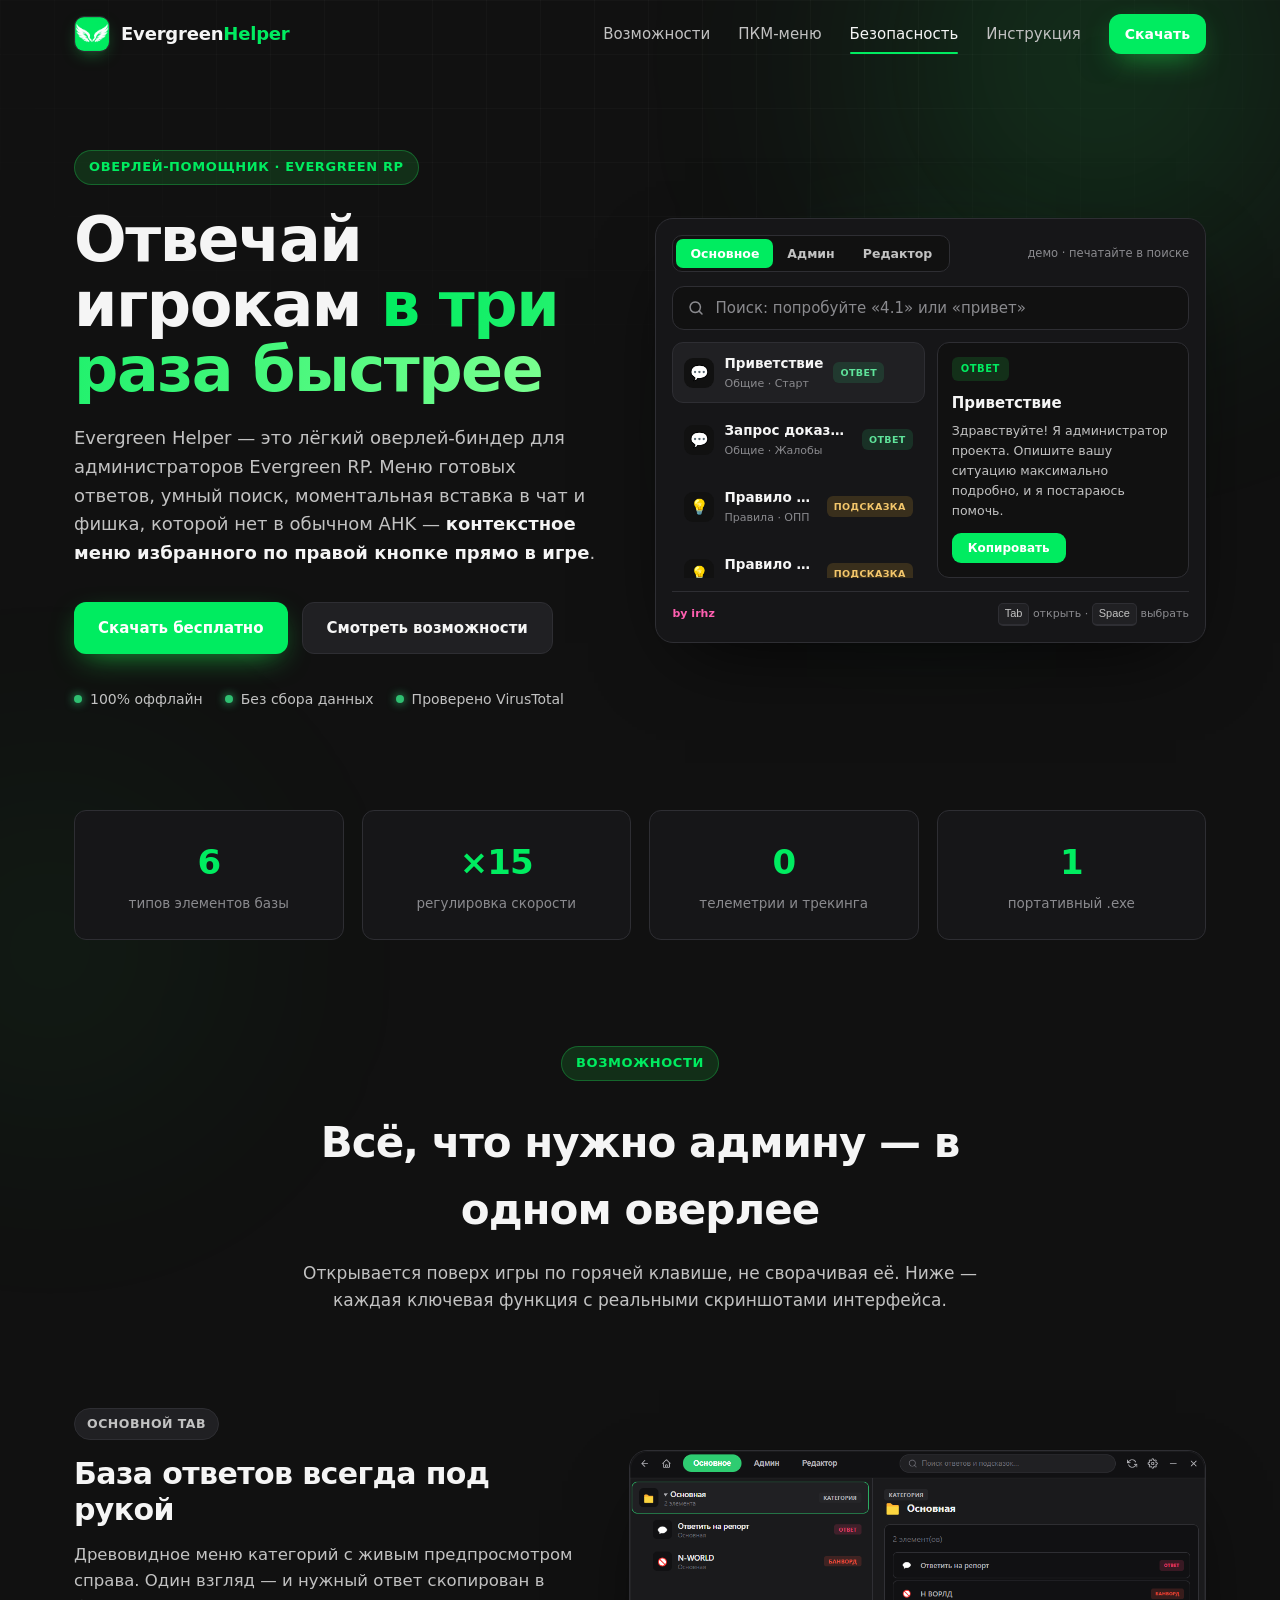
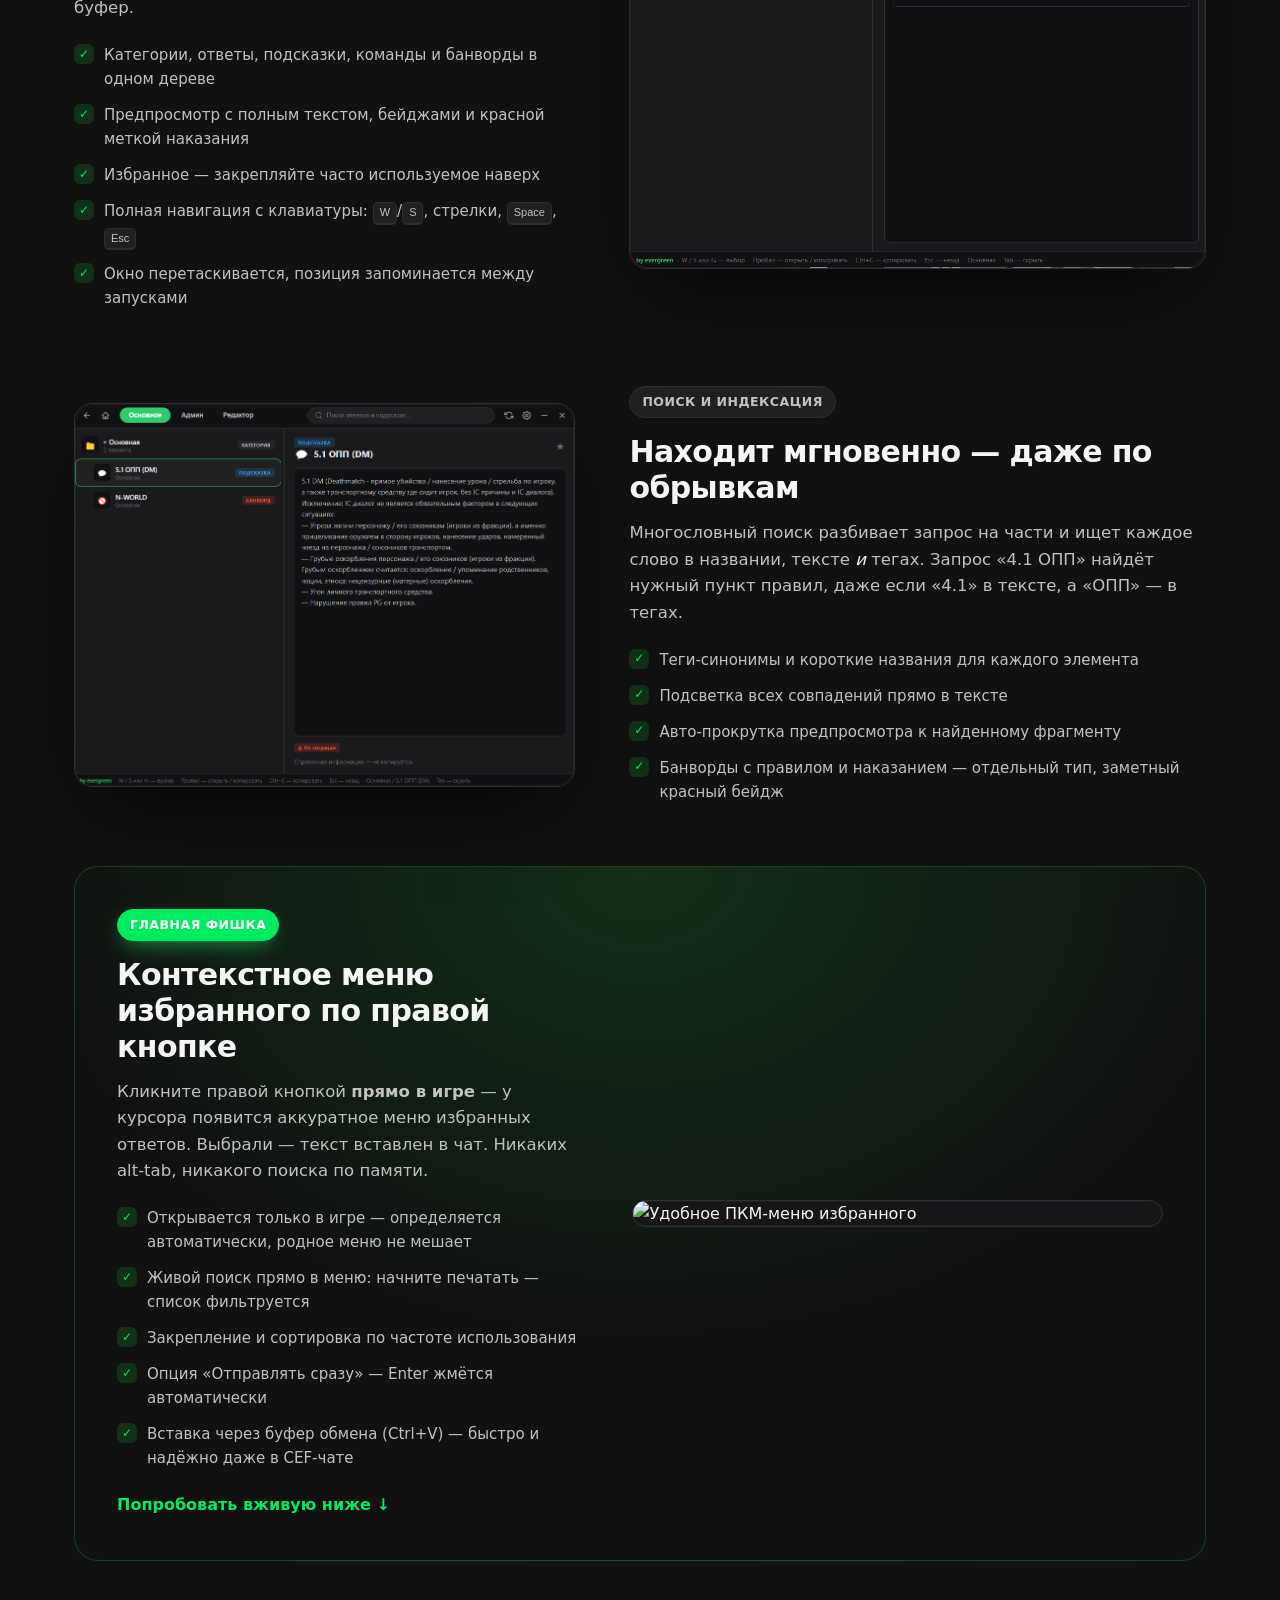
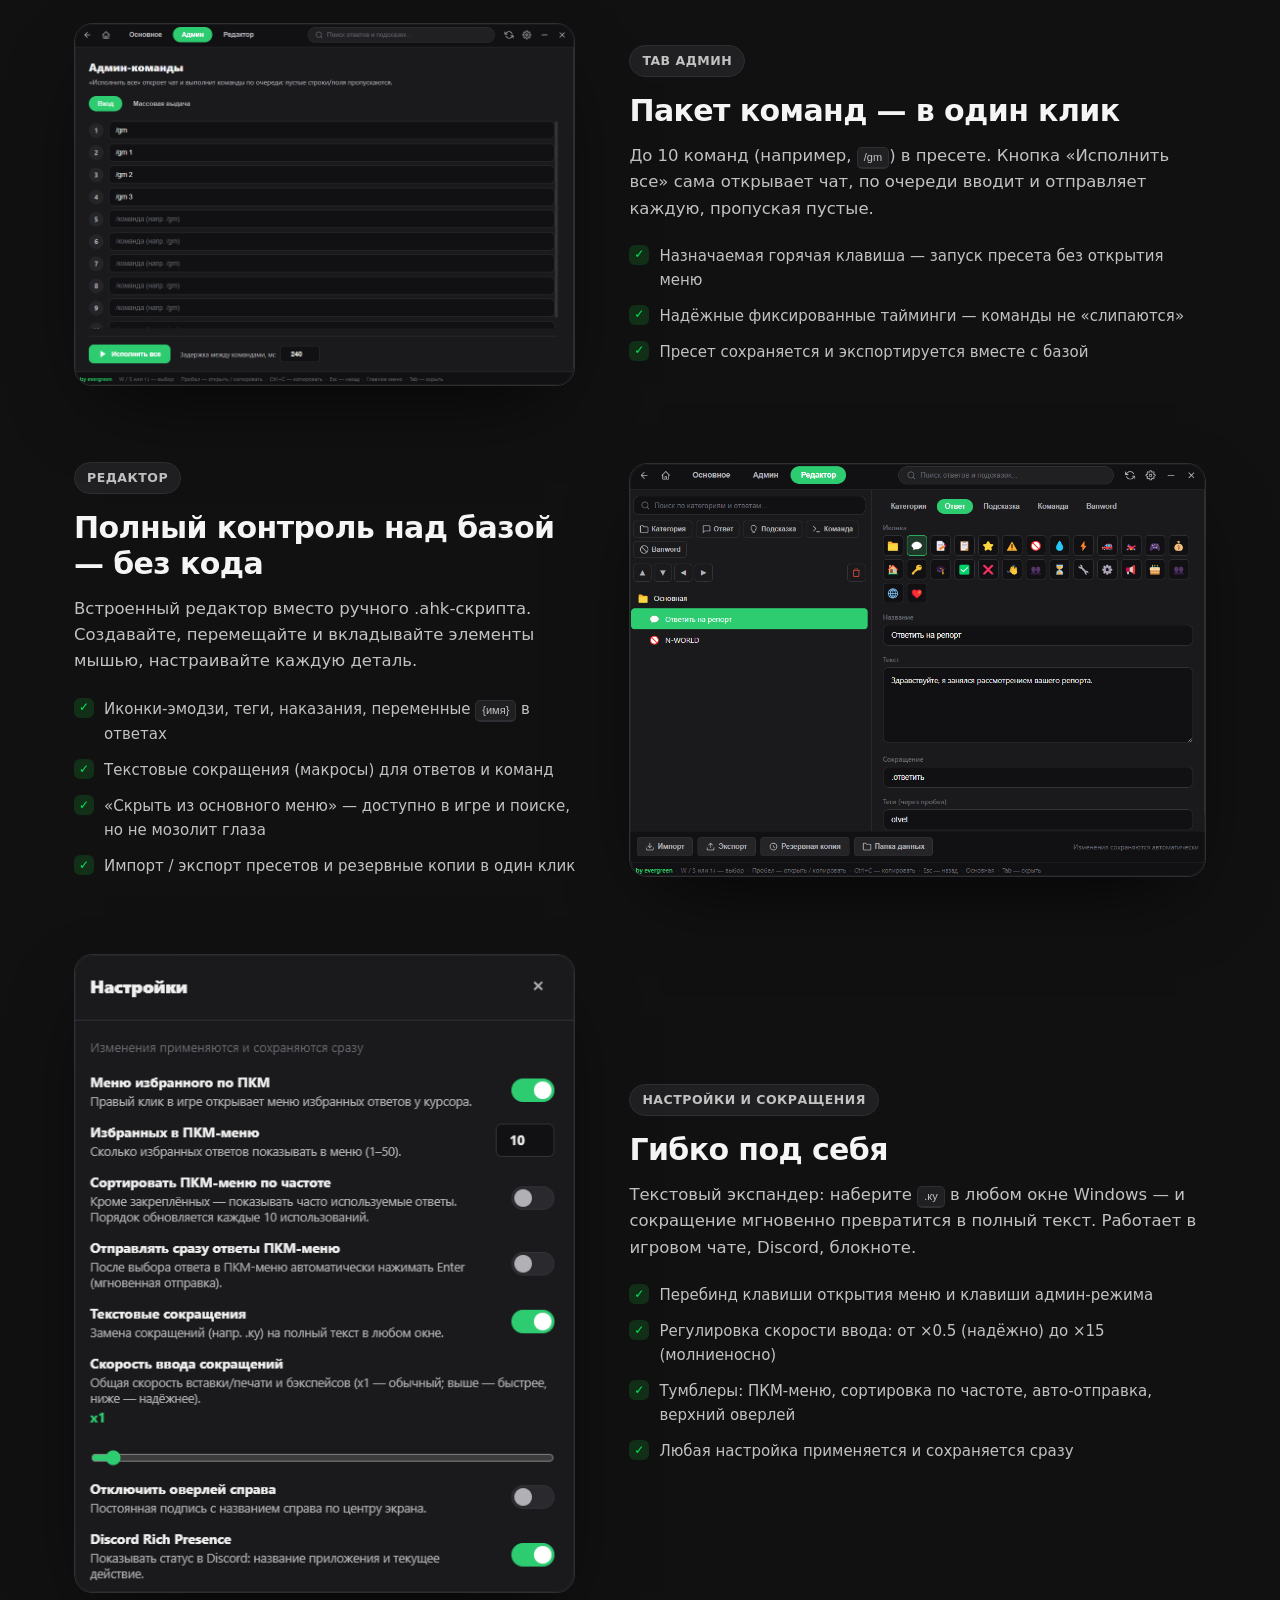
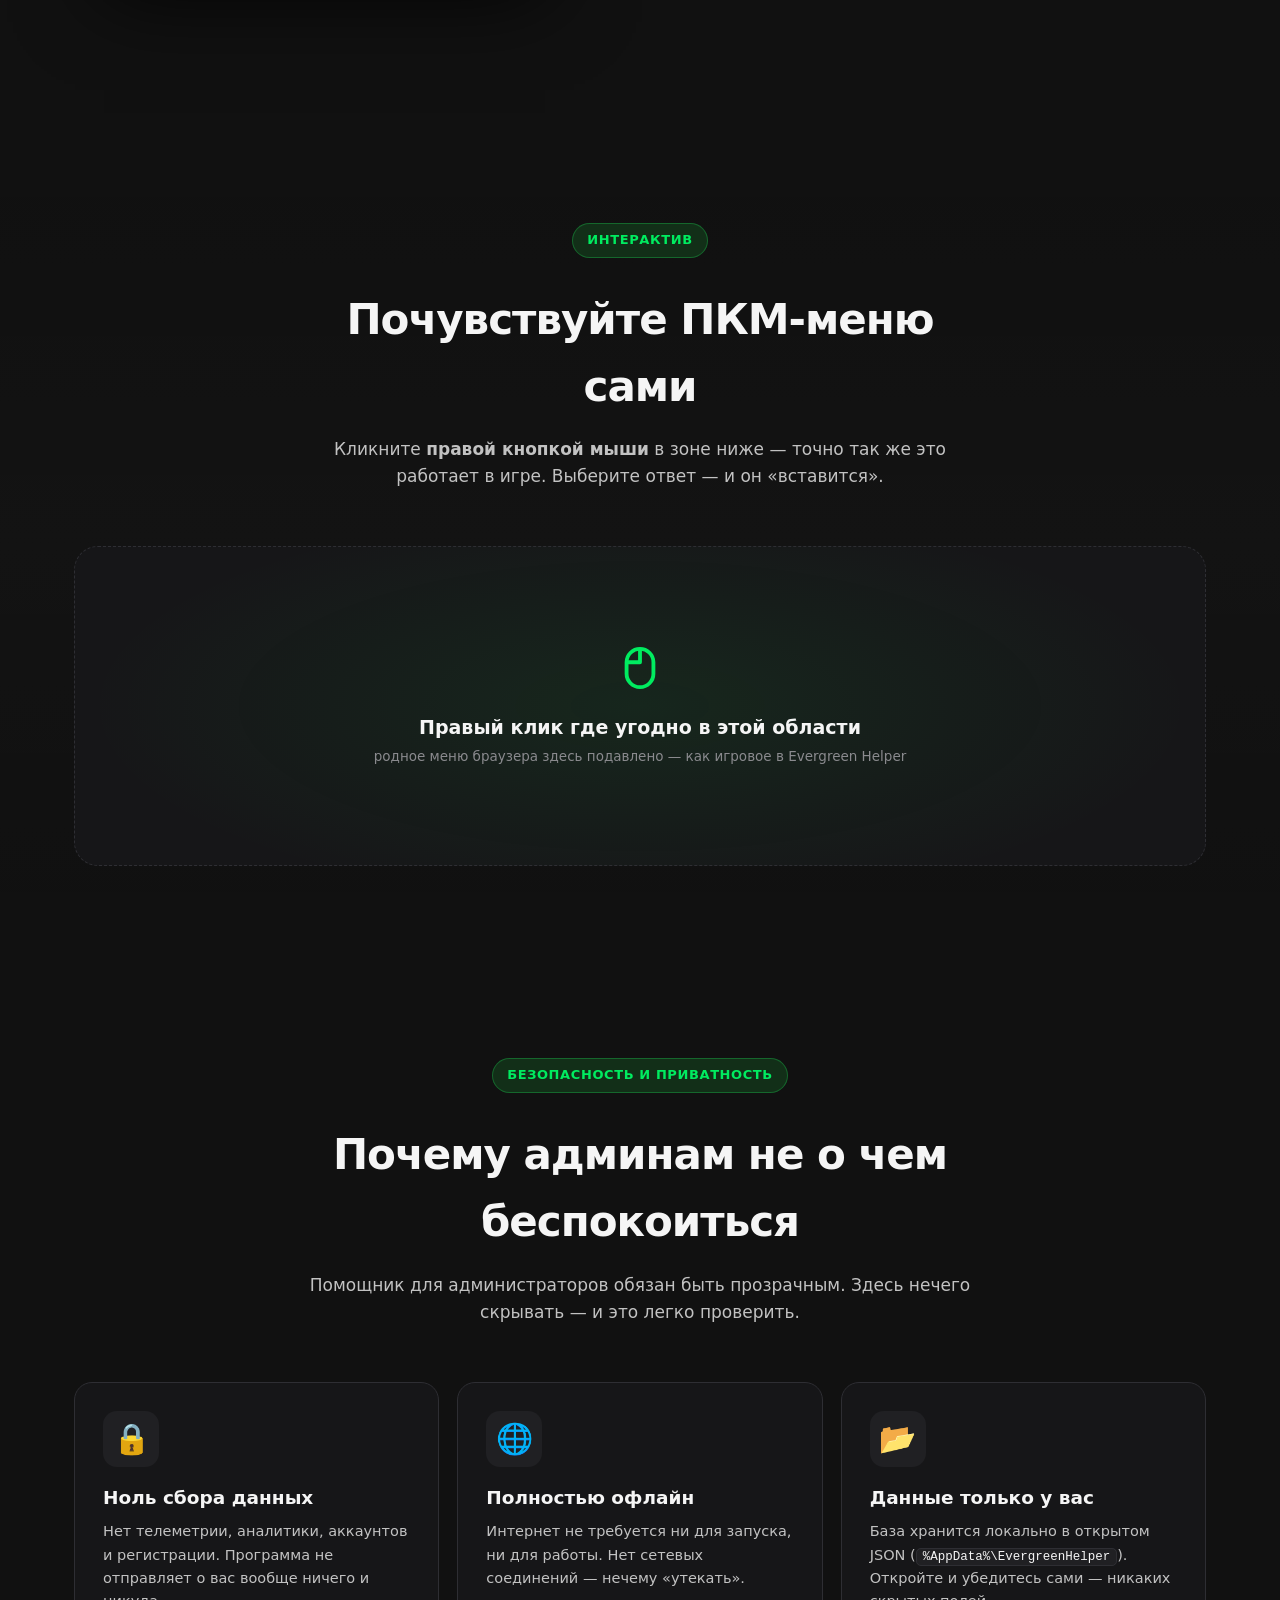
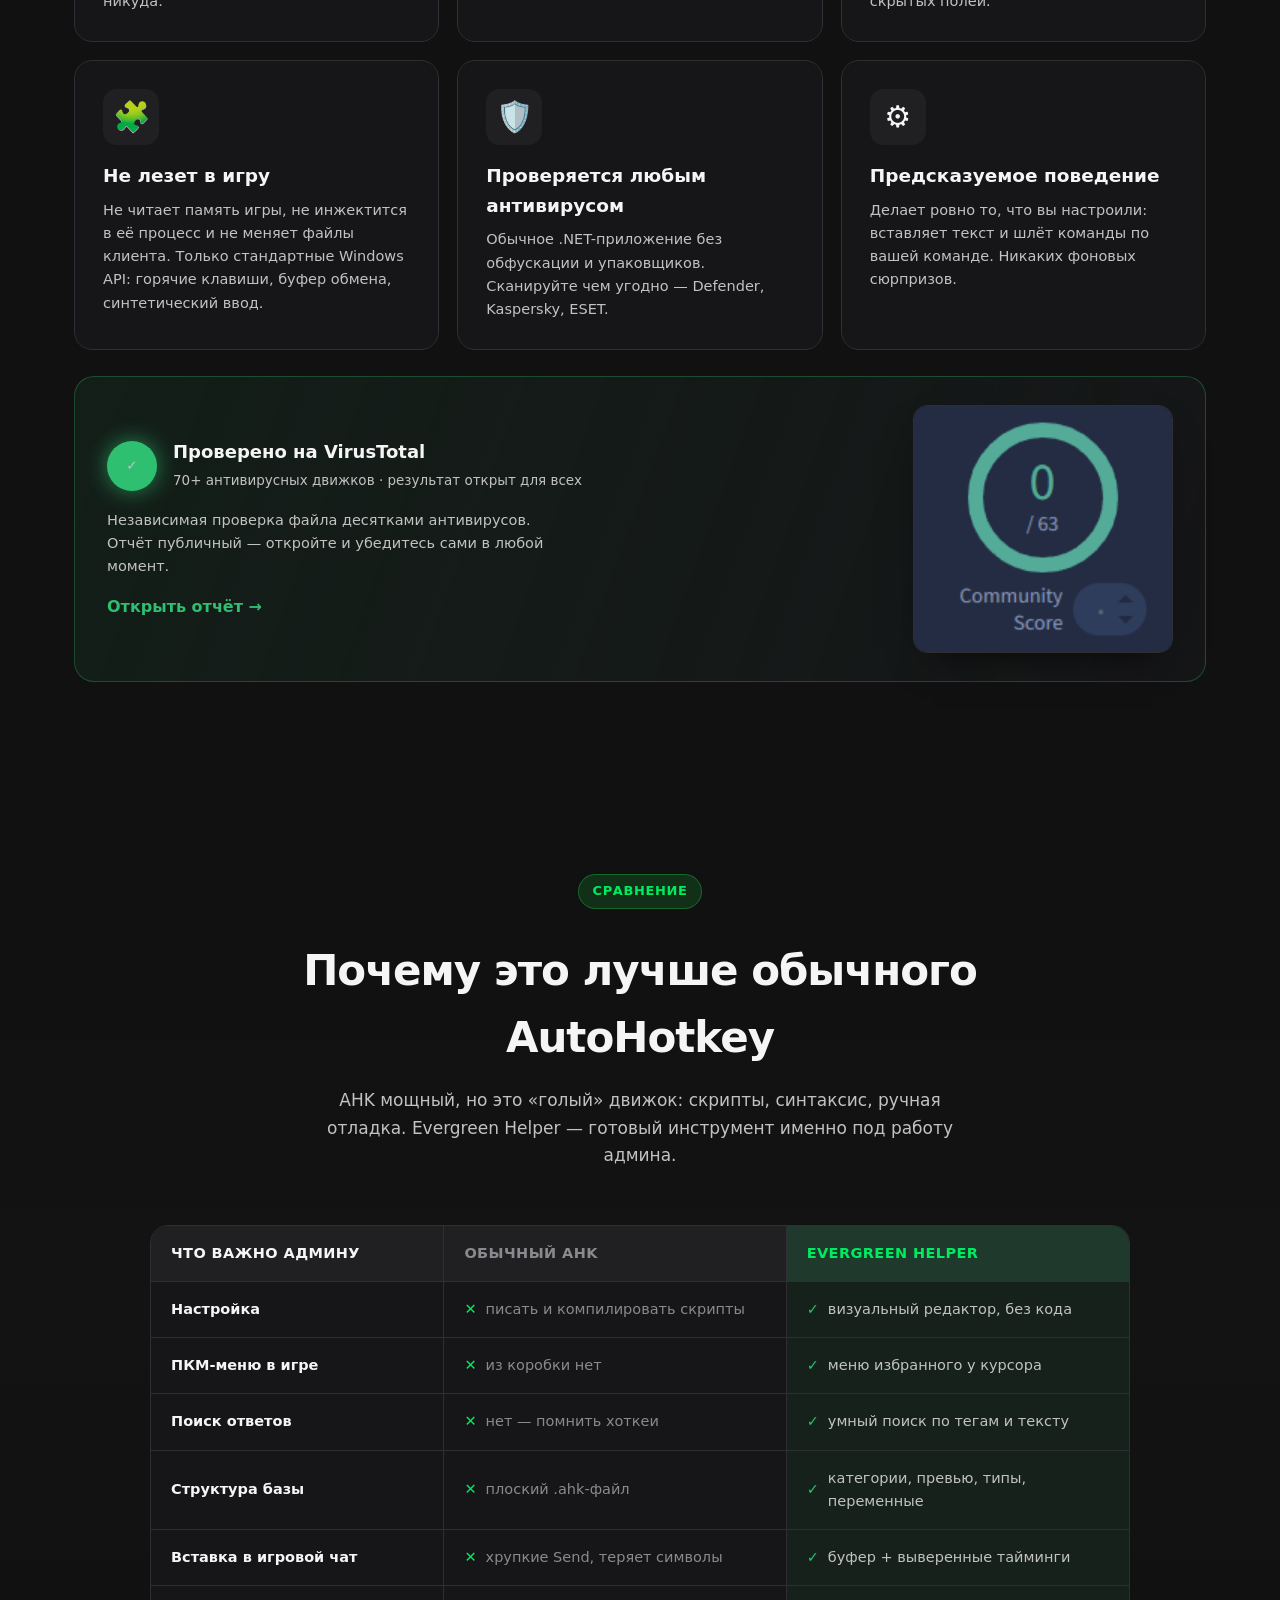
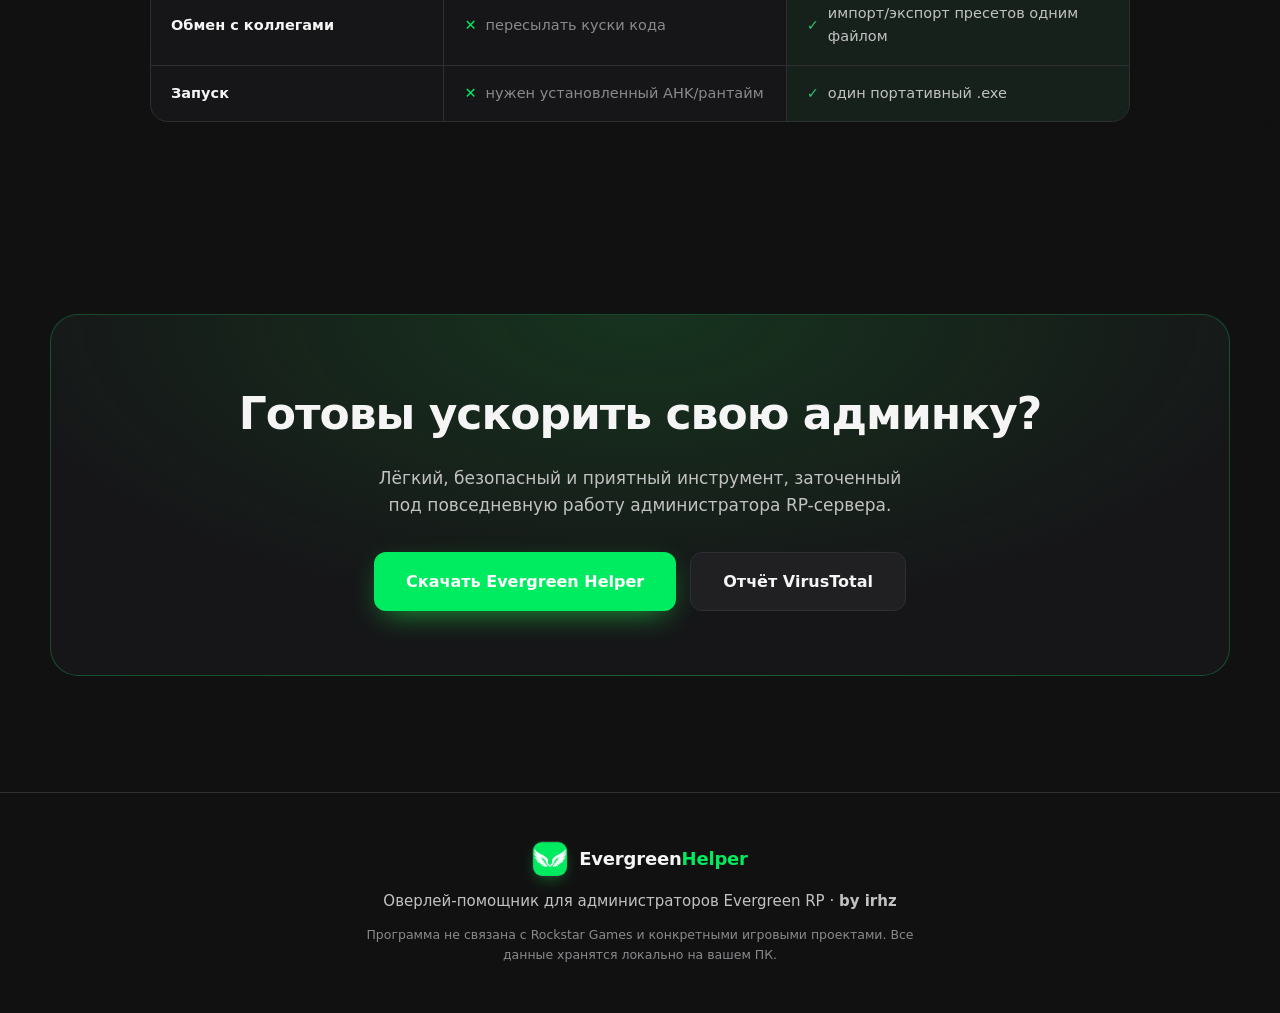
==== commit ed48d123: "Update index.html" ====
--- a/index.html
+++ b/index.html
@@ -153,7 +153,7 @@
         </ul>
         <a href="#rmb" class="inline-link">Попробовать вживую ниже ↓</a>
       </div>
-      <figure class="feature__shot"><img loading="lazy" src="img/4.png" alt="Удобное ПКМ-меню избранного" /></figure>
+      <figure class="feature__shot"><img loading="lazy" alt="Удобное ПКМ-меню избранного" /></figure>
     </article>
 
     <!-- Feature 4: Admin -->
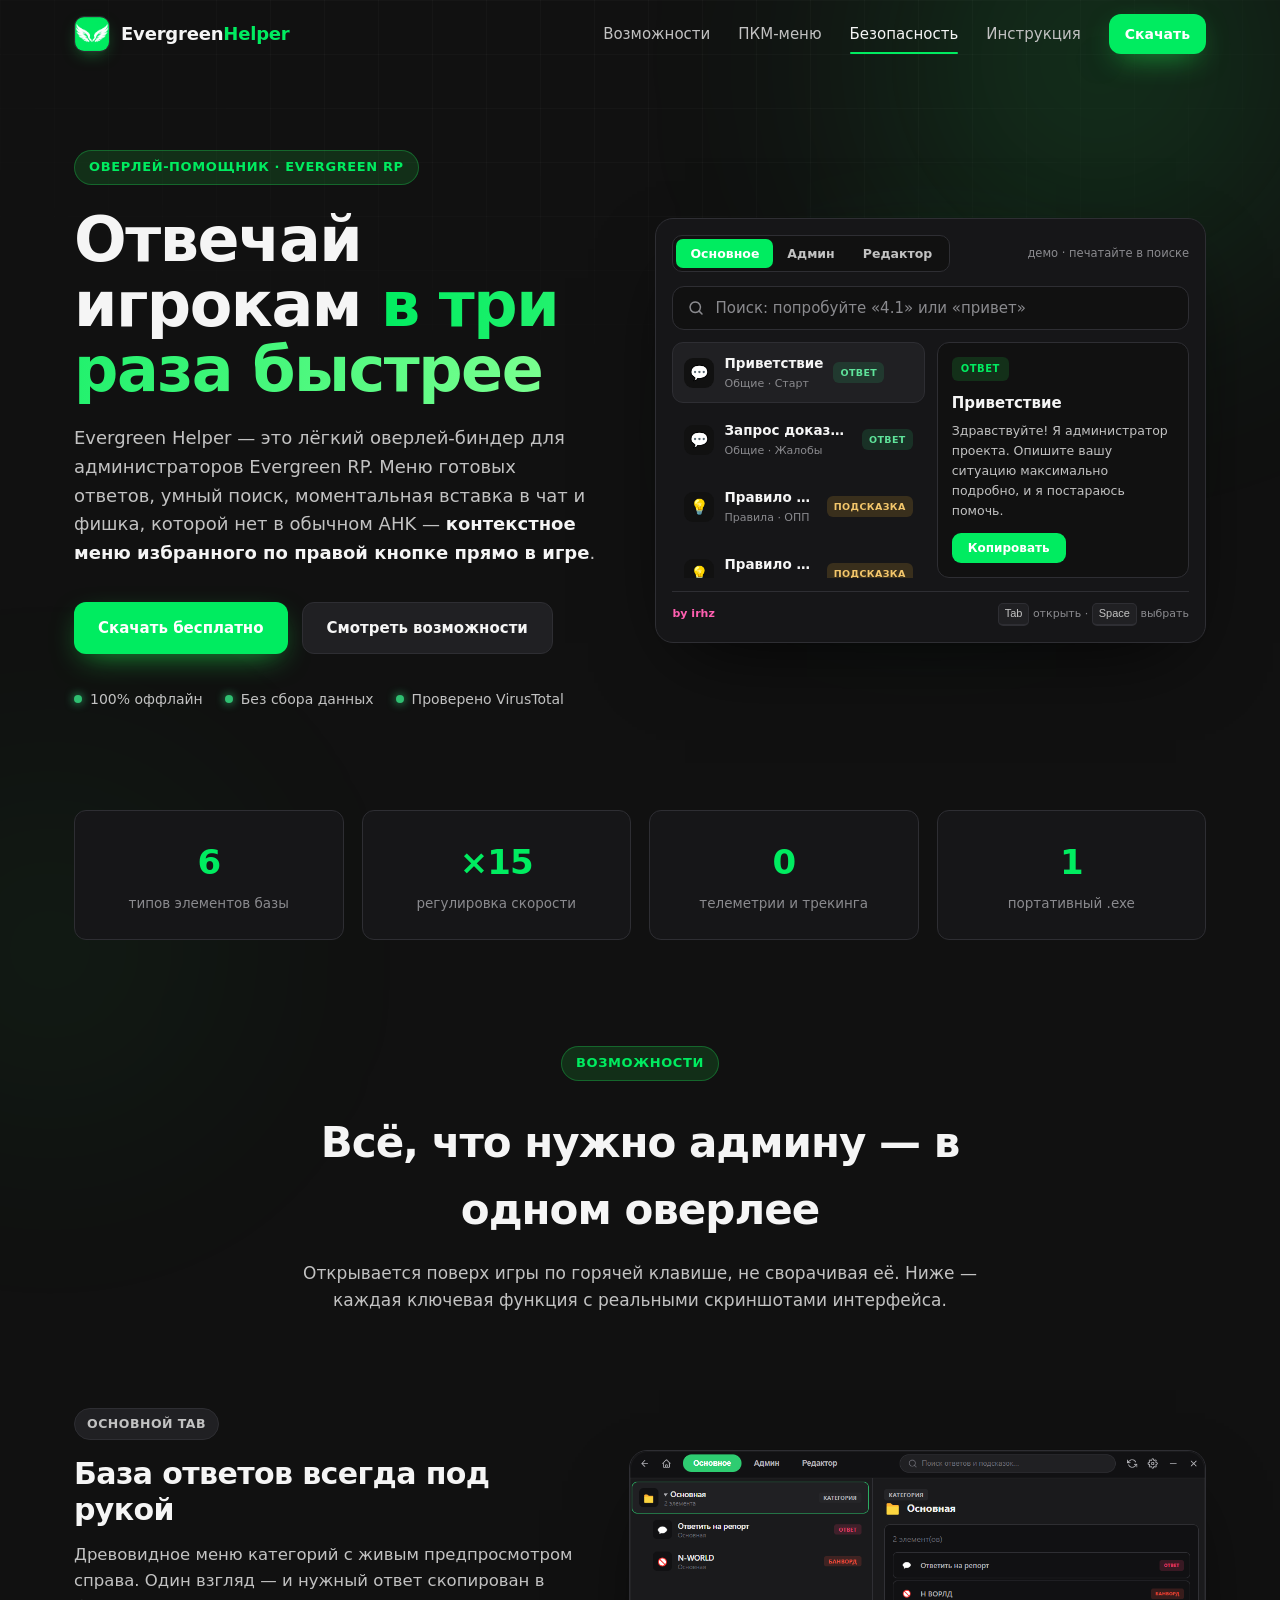
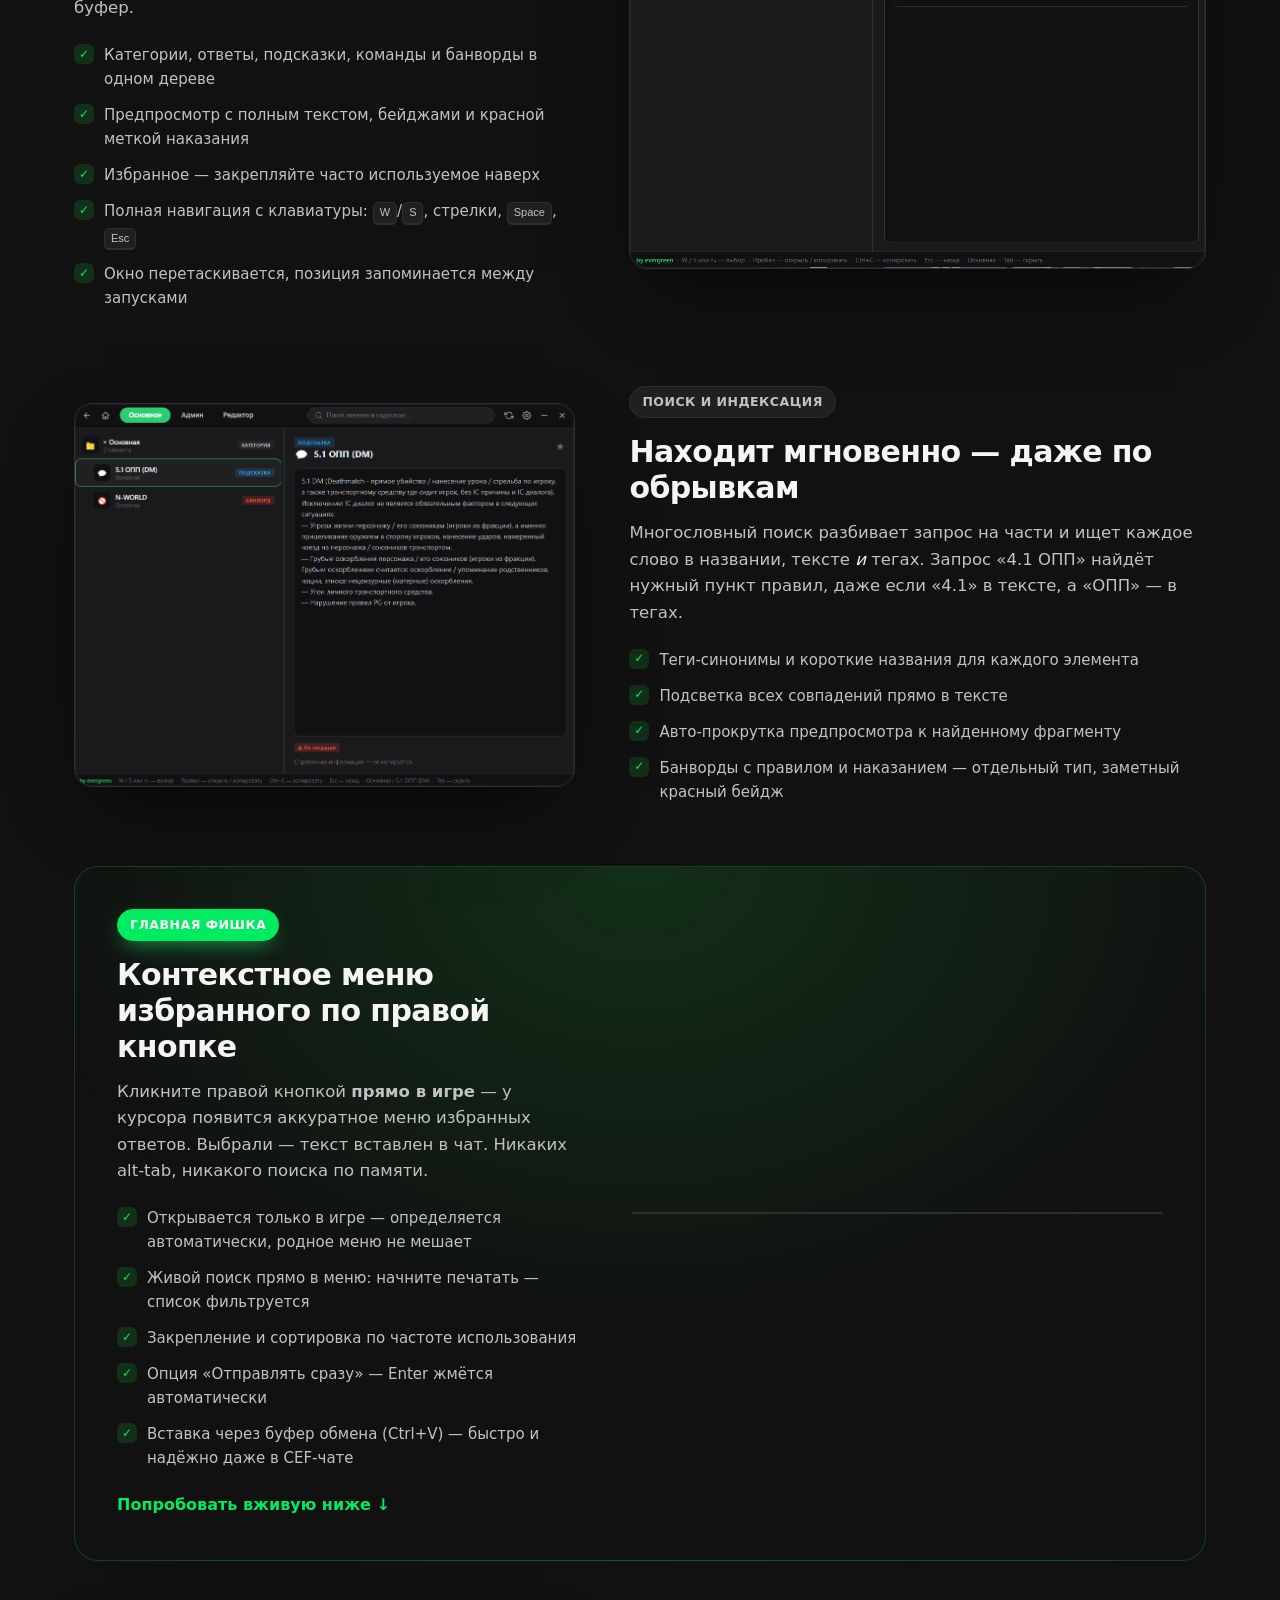
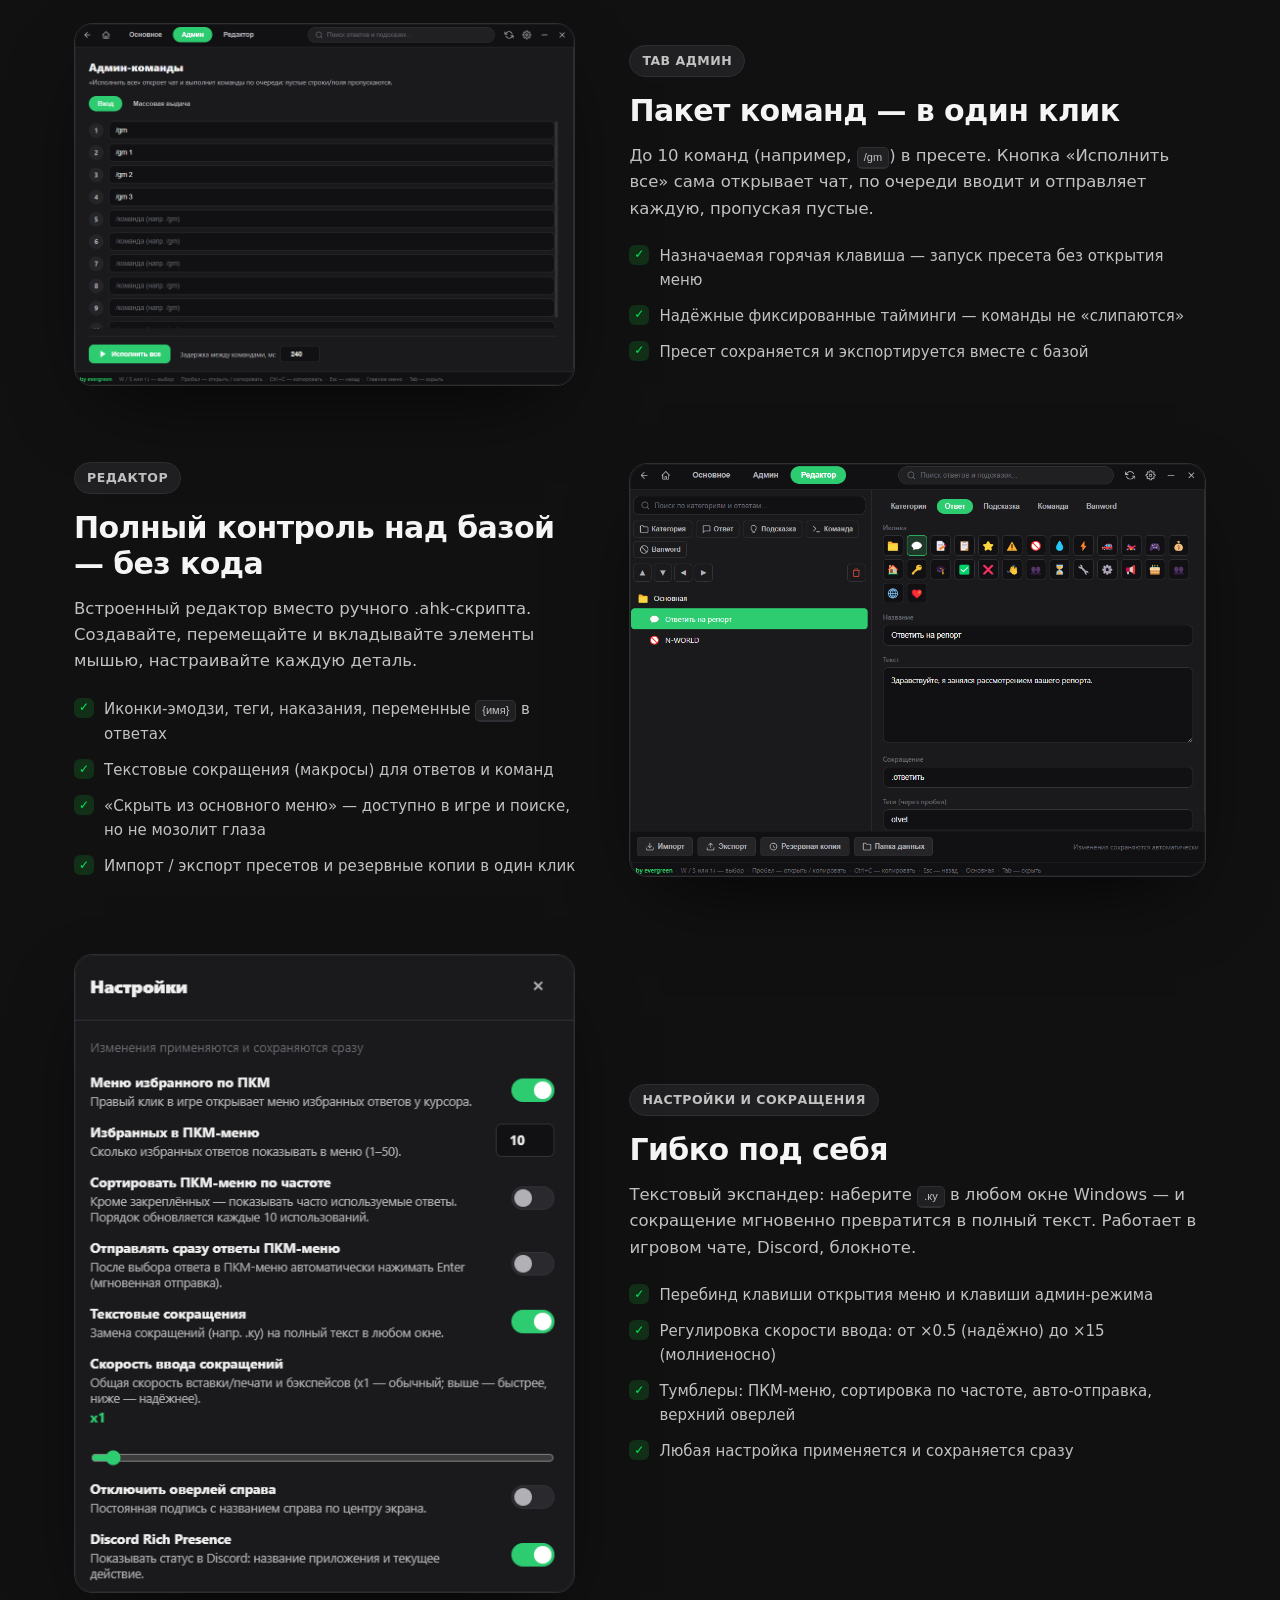
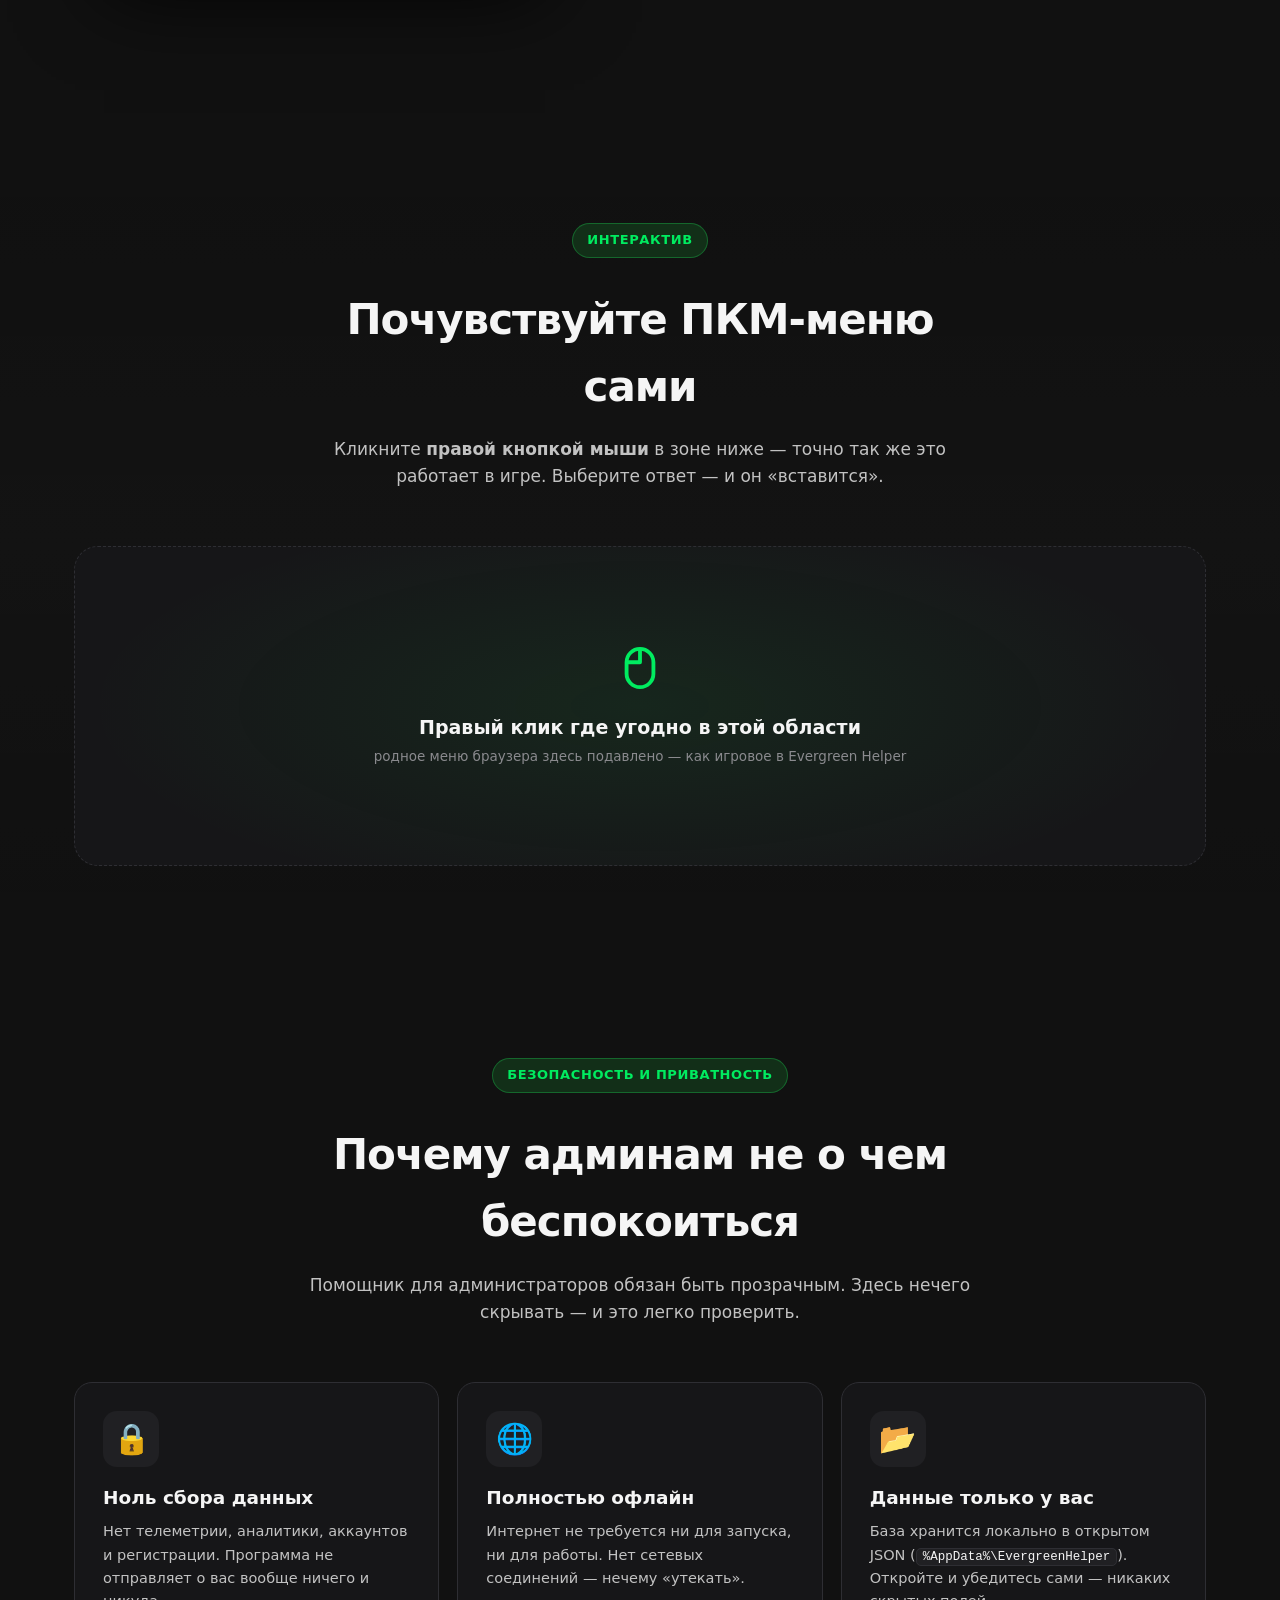
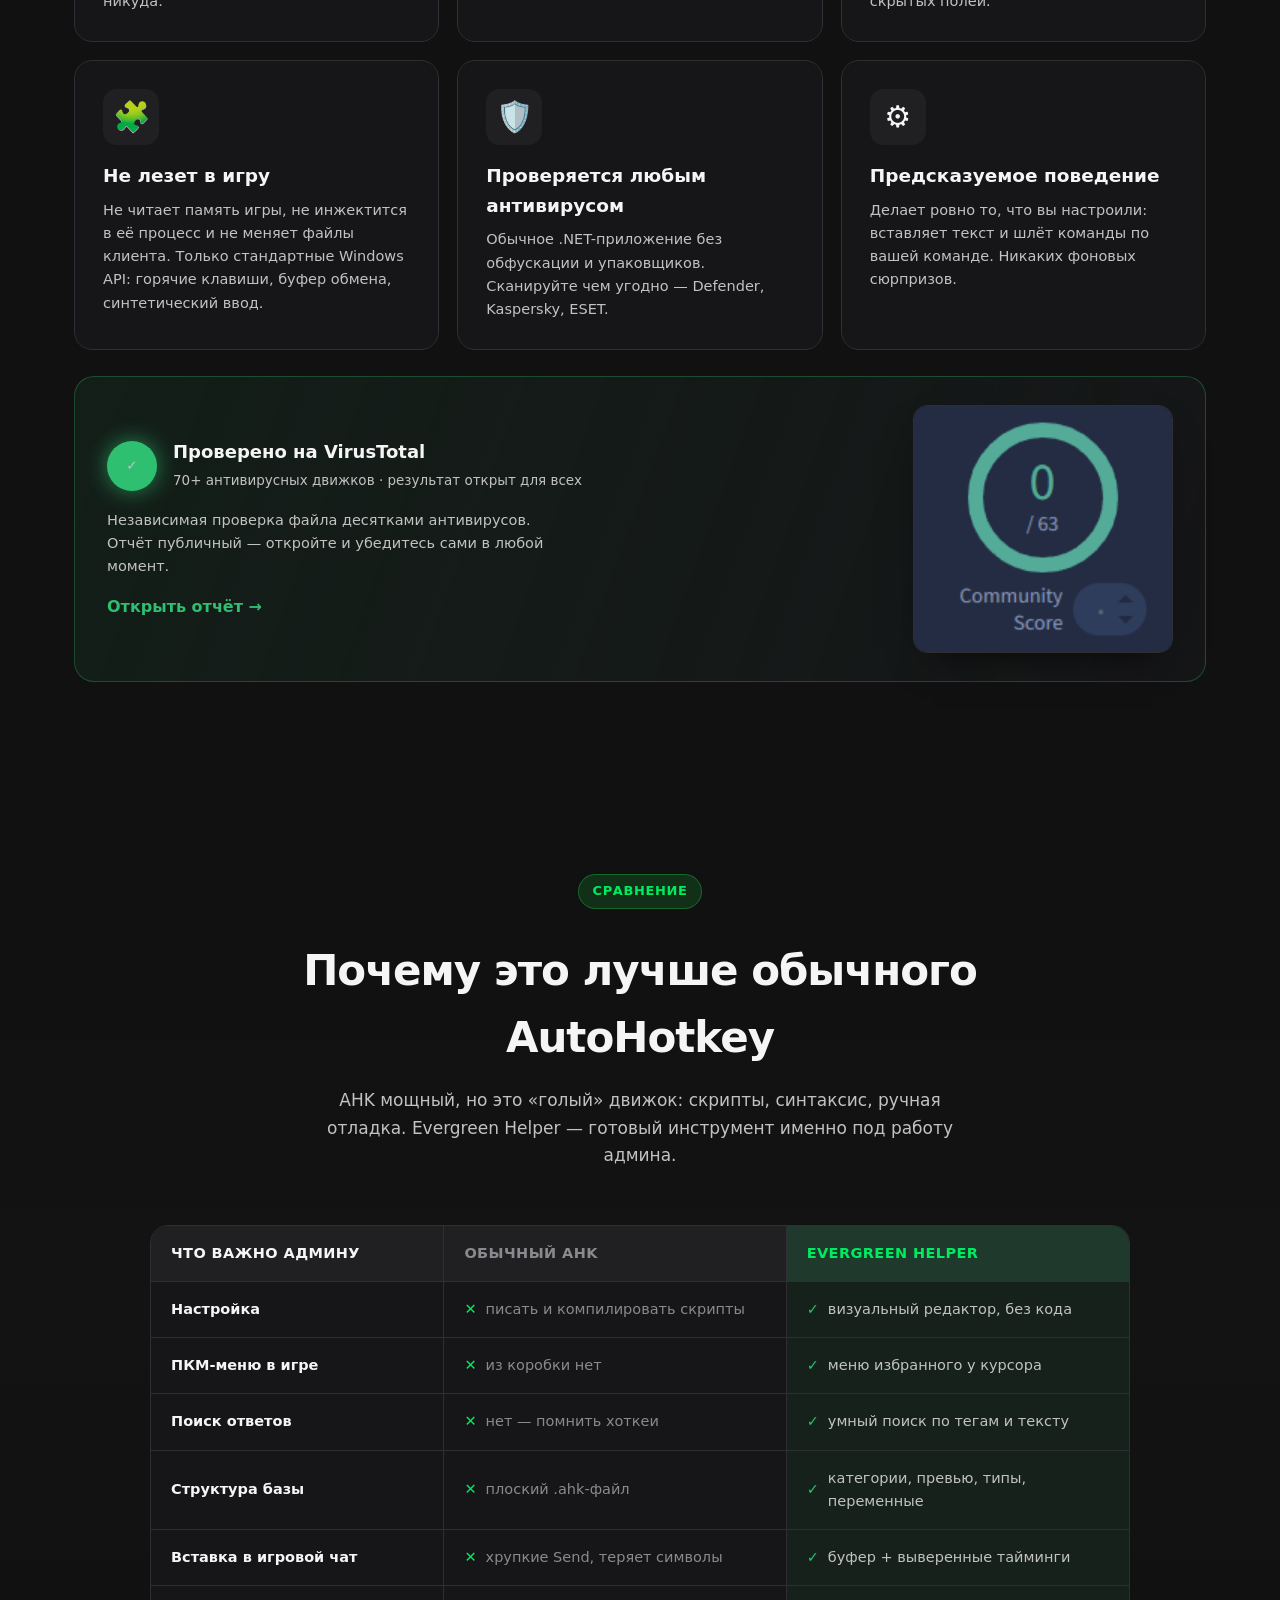
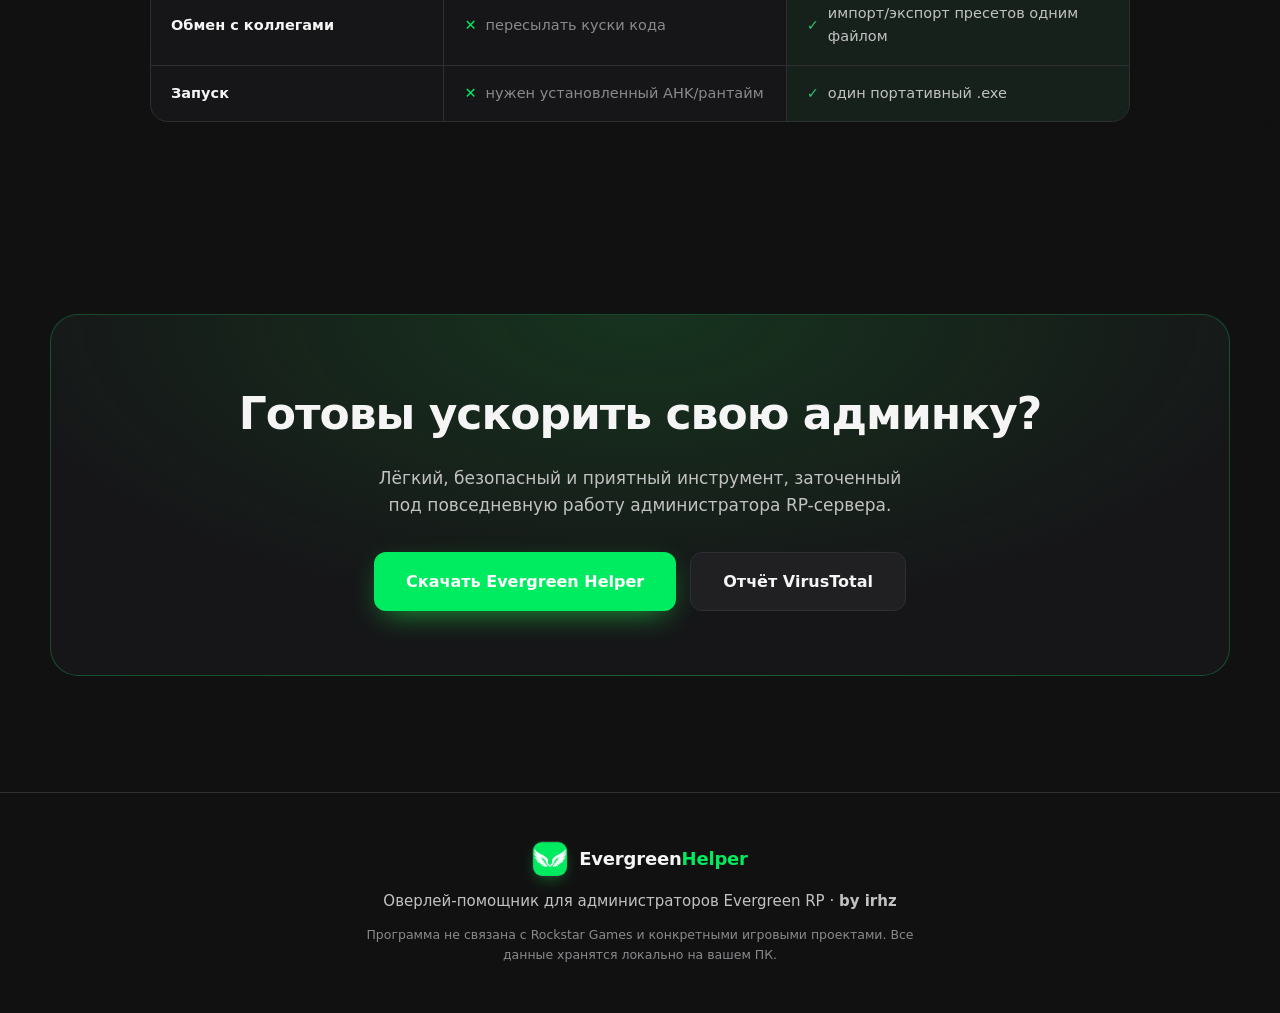
==== commit 62342bf2: "Update index.html" ====
--- a/index.html
+++ b/index.html
@@ -153,7 +153,7 @@
         </ul>
         <a href="#rmb" class="inline-link">Попробовать вживую ниже ↓</a>
       </div>
-      <figure class="feature__shot"><img loading="lazy" alt="Удобное ПКМ-меню избранного" /></figure>
+      <figure class="feature__shot"><text="Удобное ПКМ-меню избранного" /></figure>
     </article>
 
     <!-- Feature 4: Admin -->
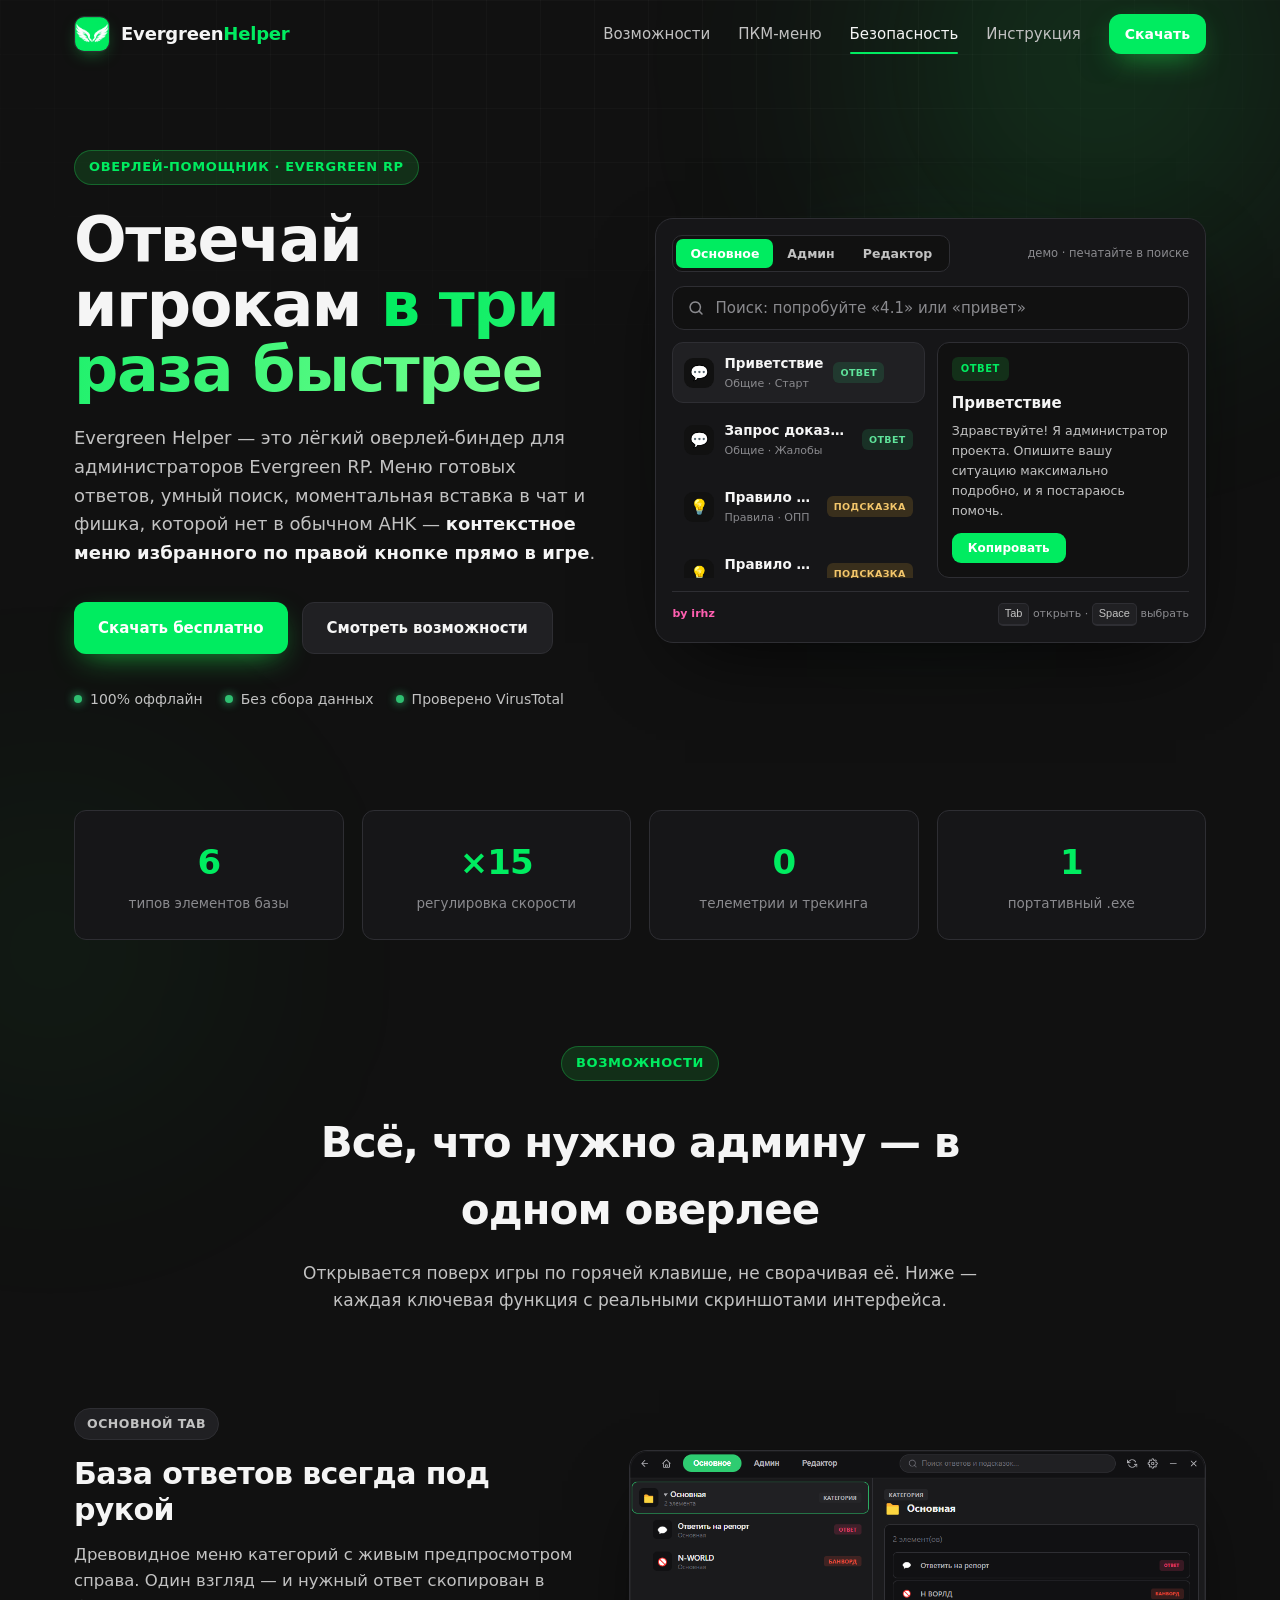
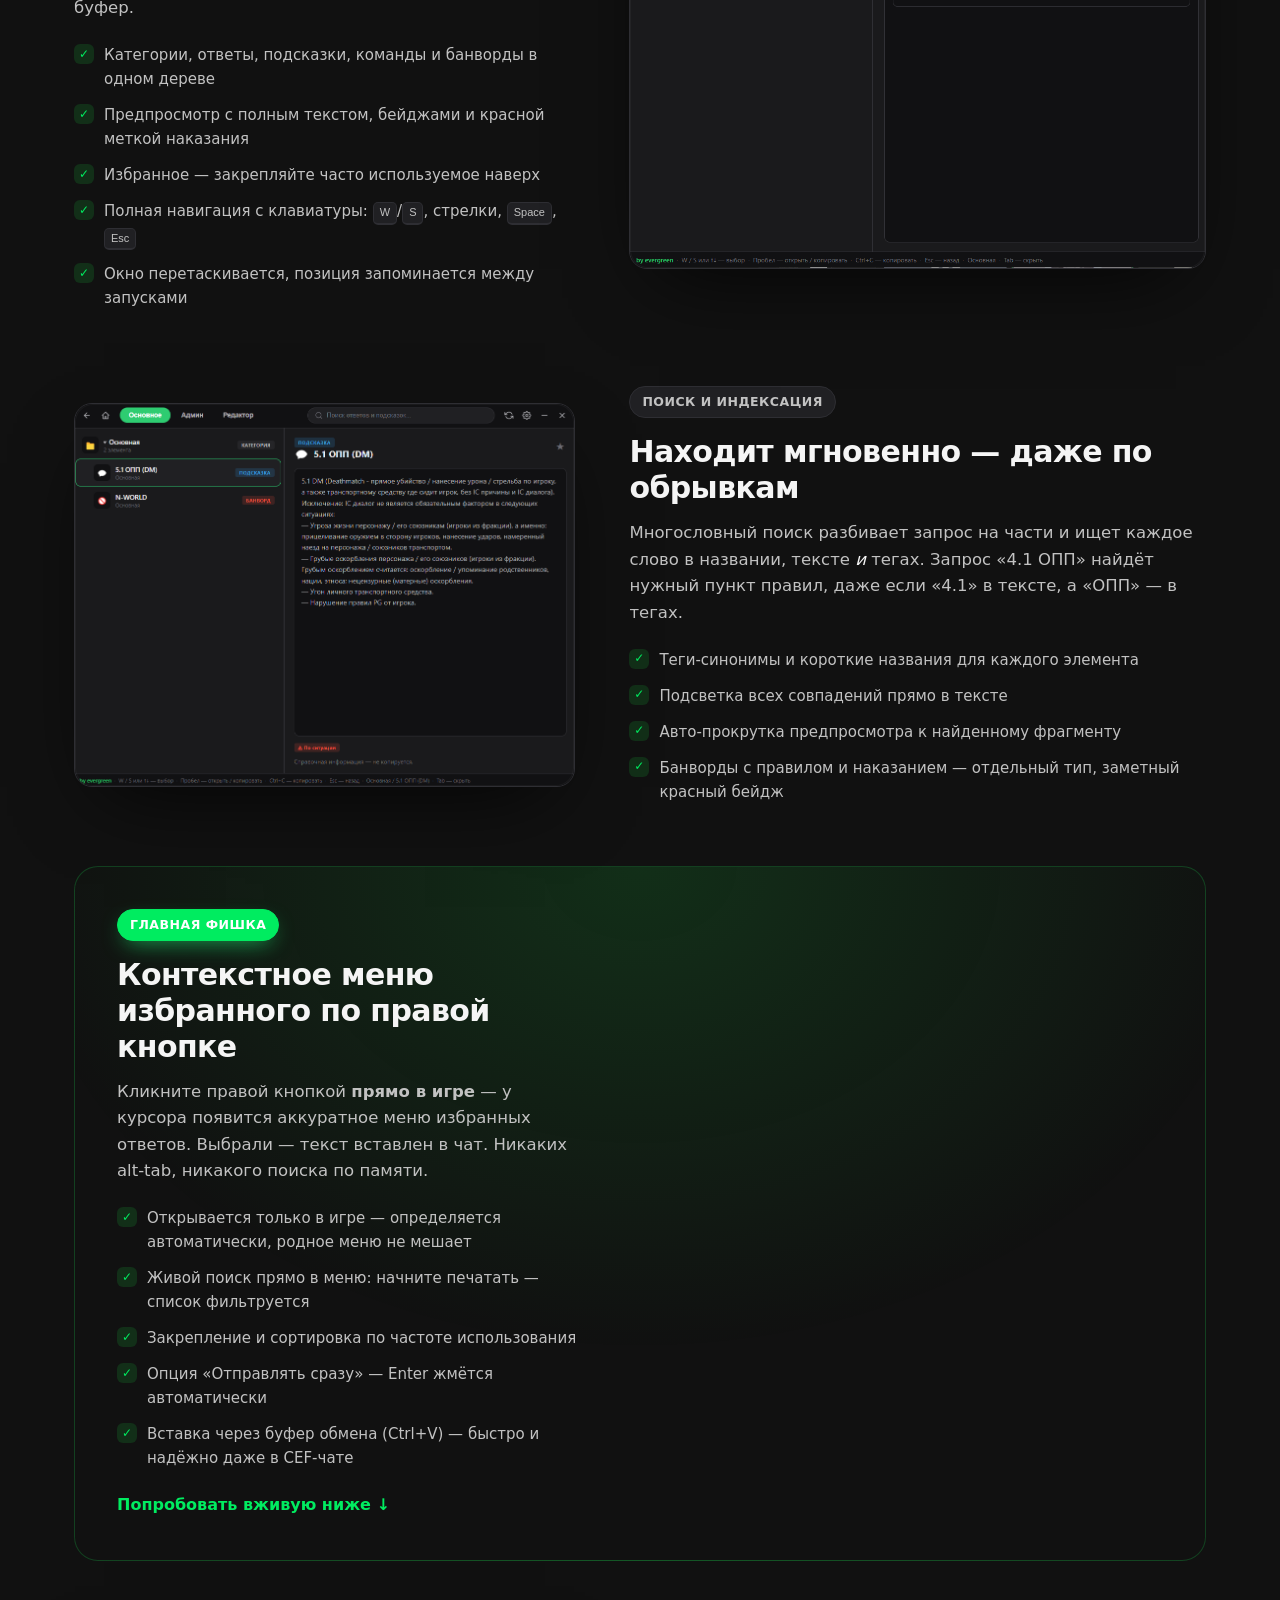
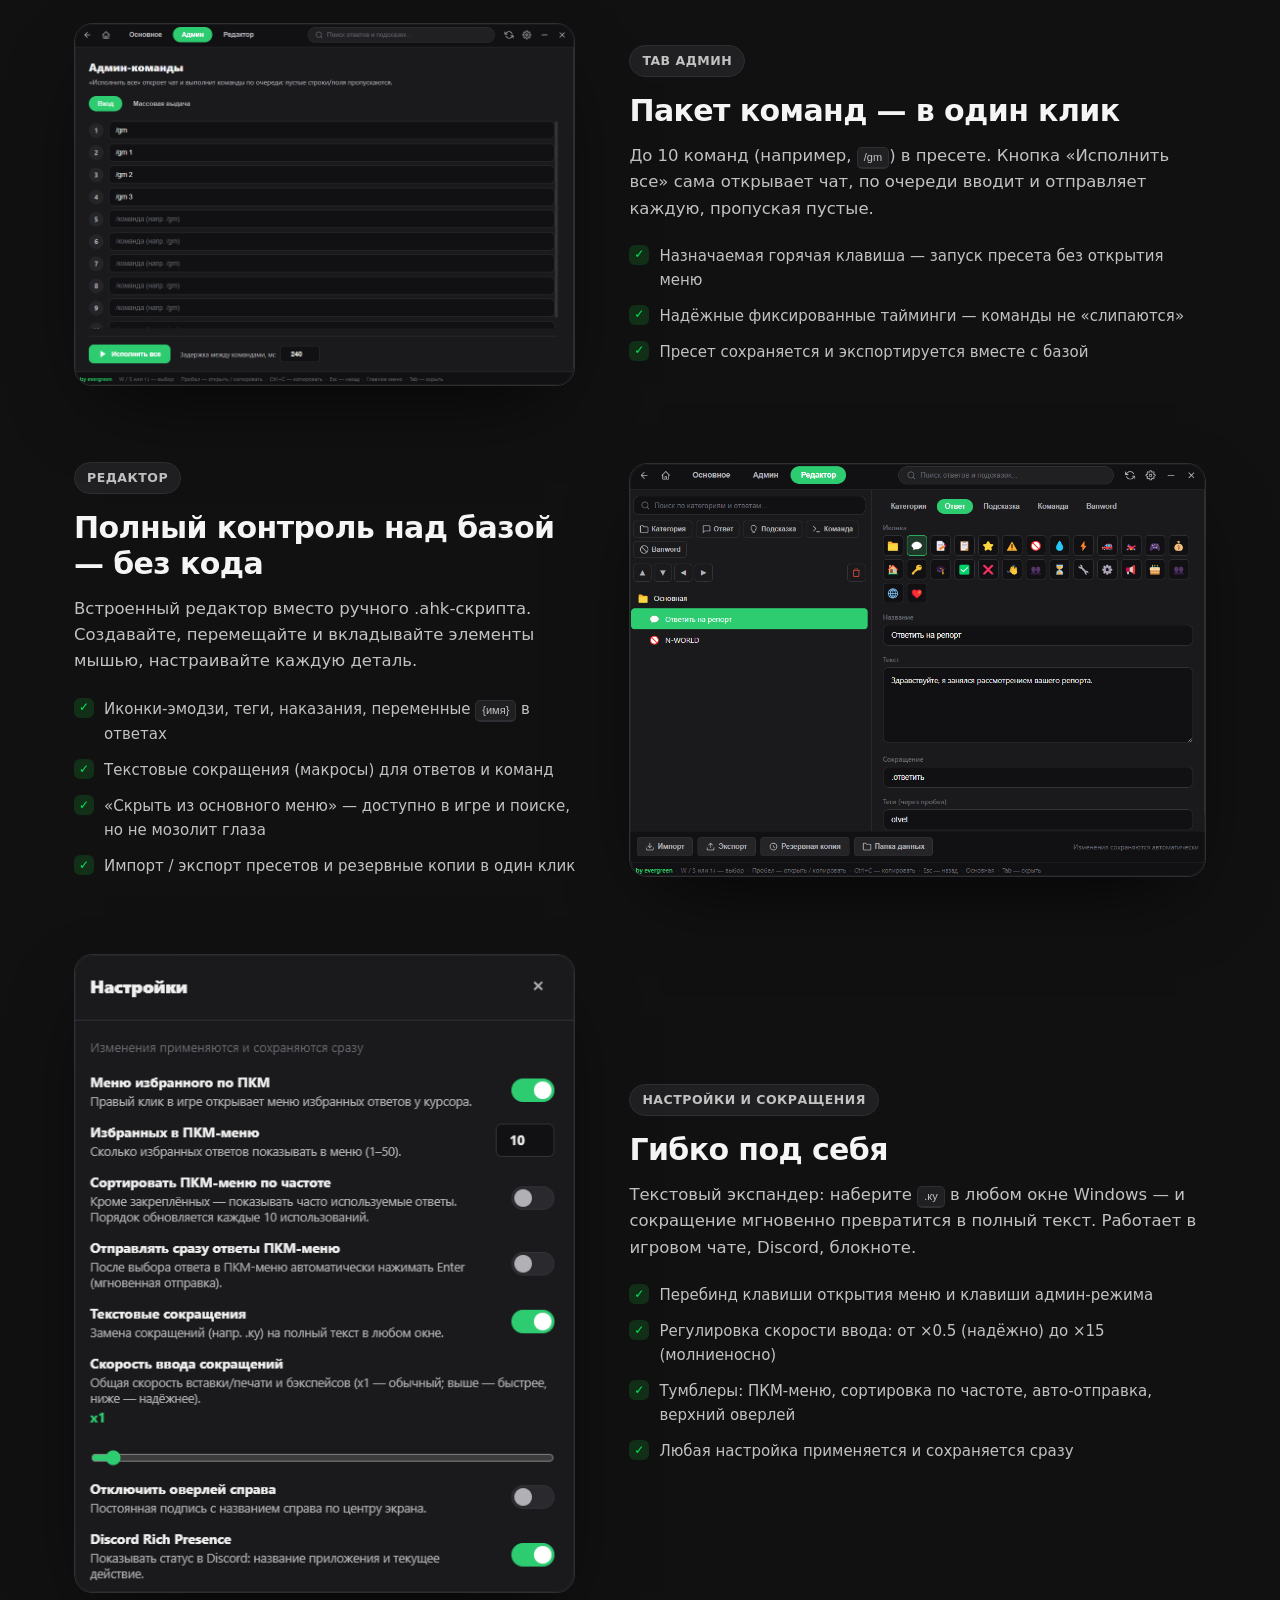
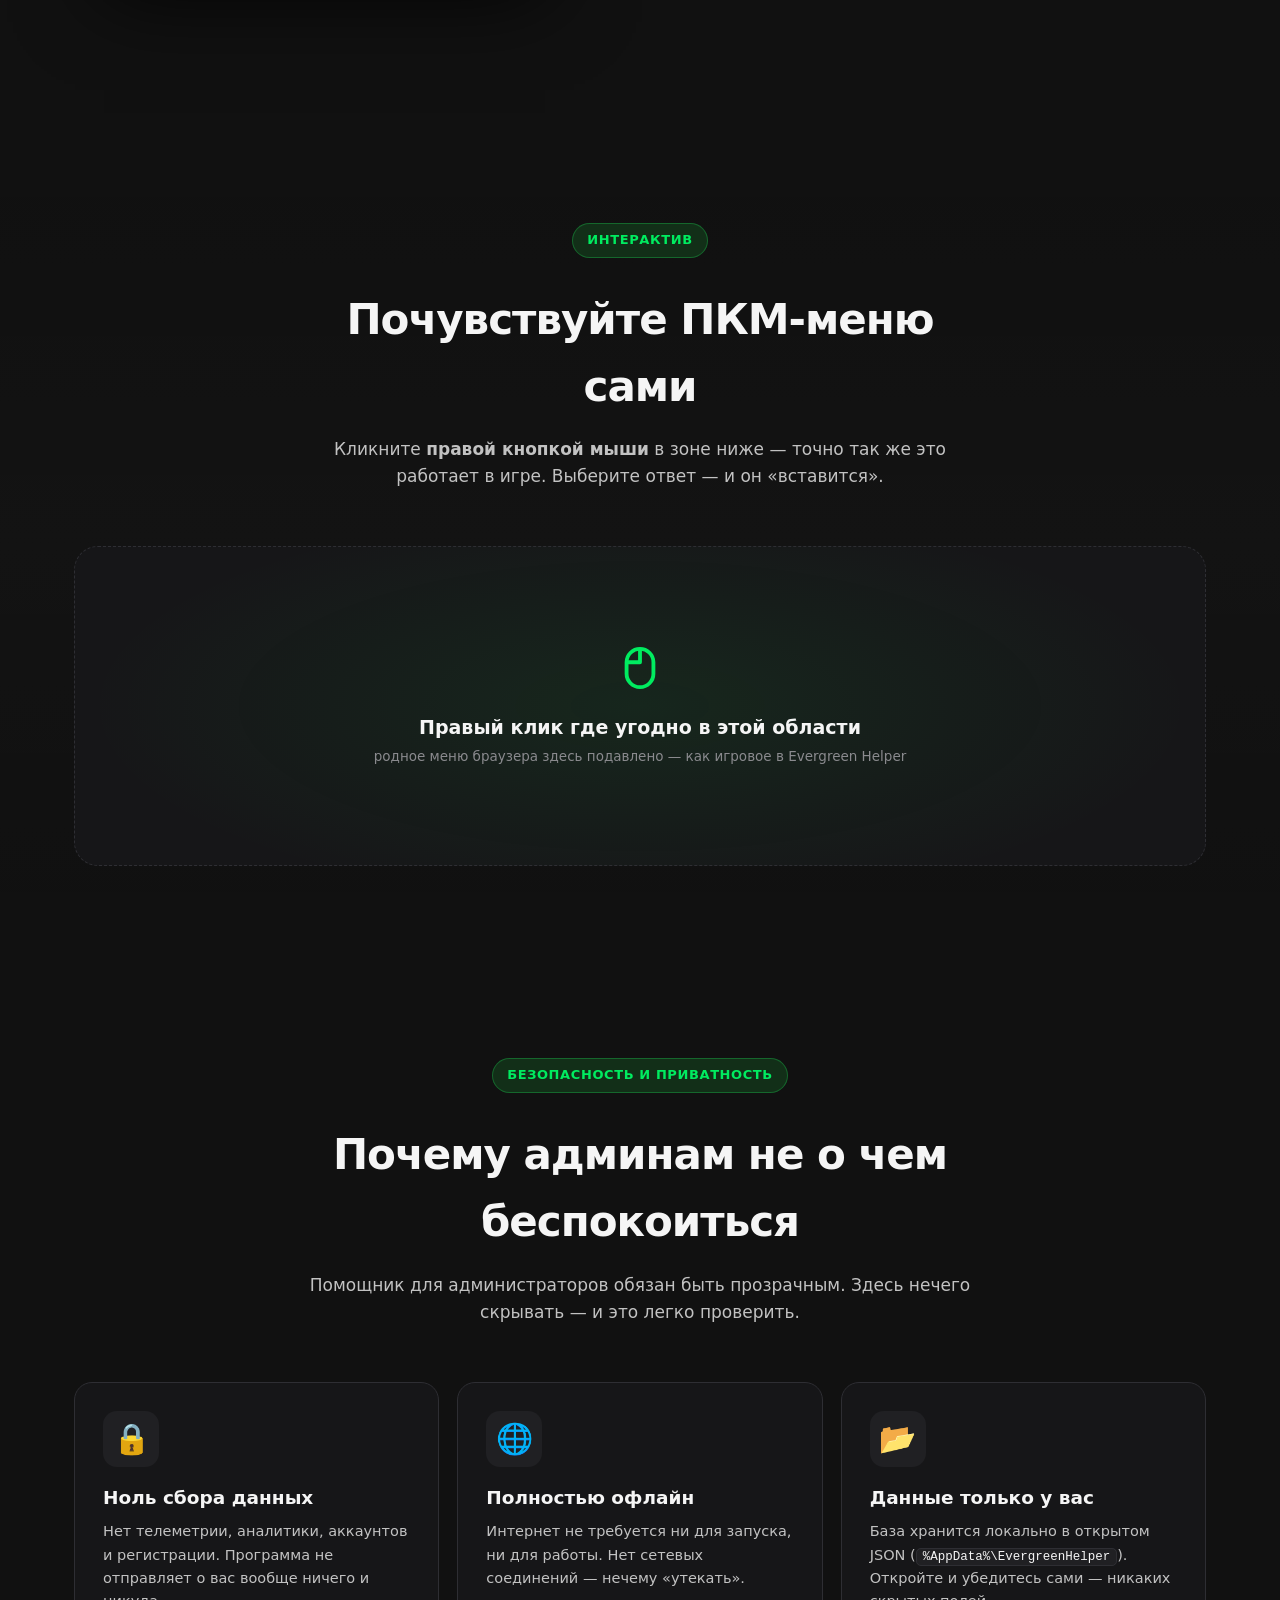
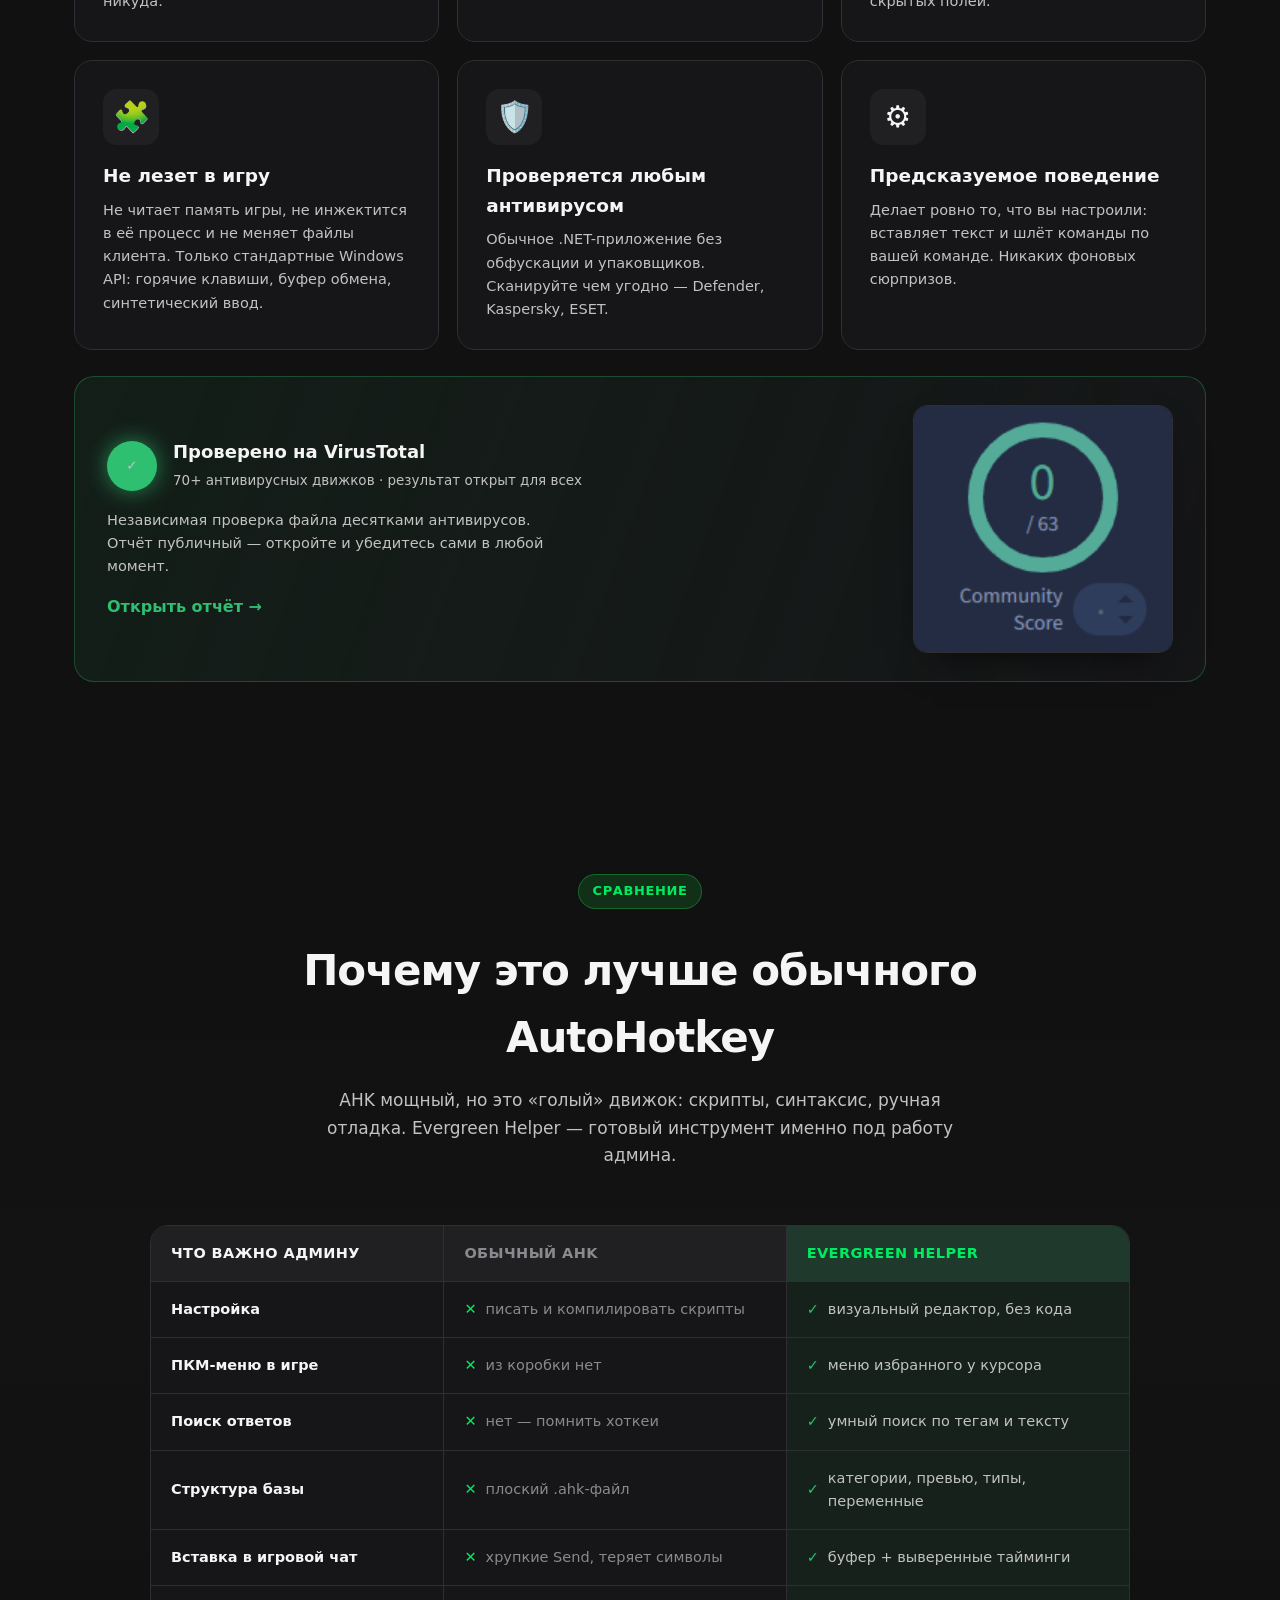
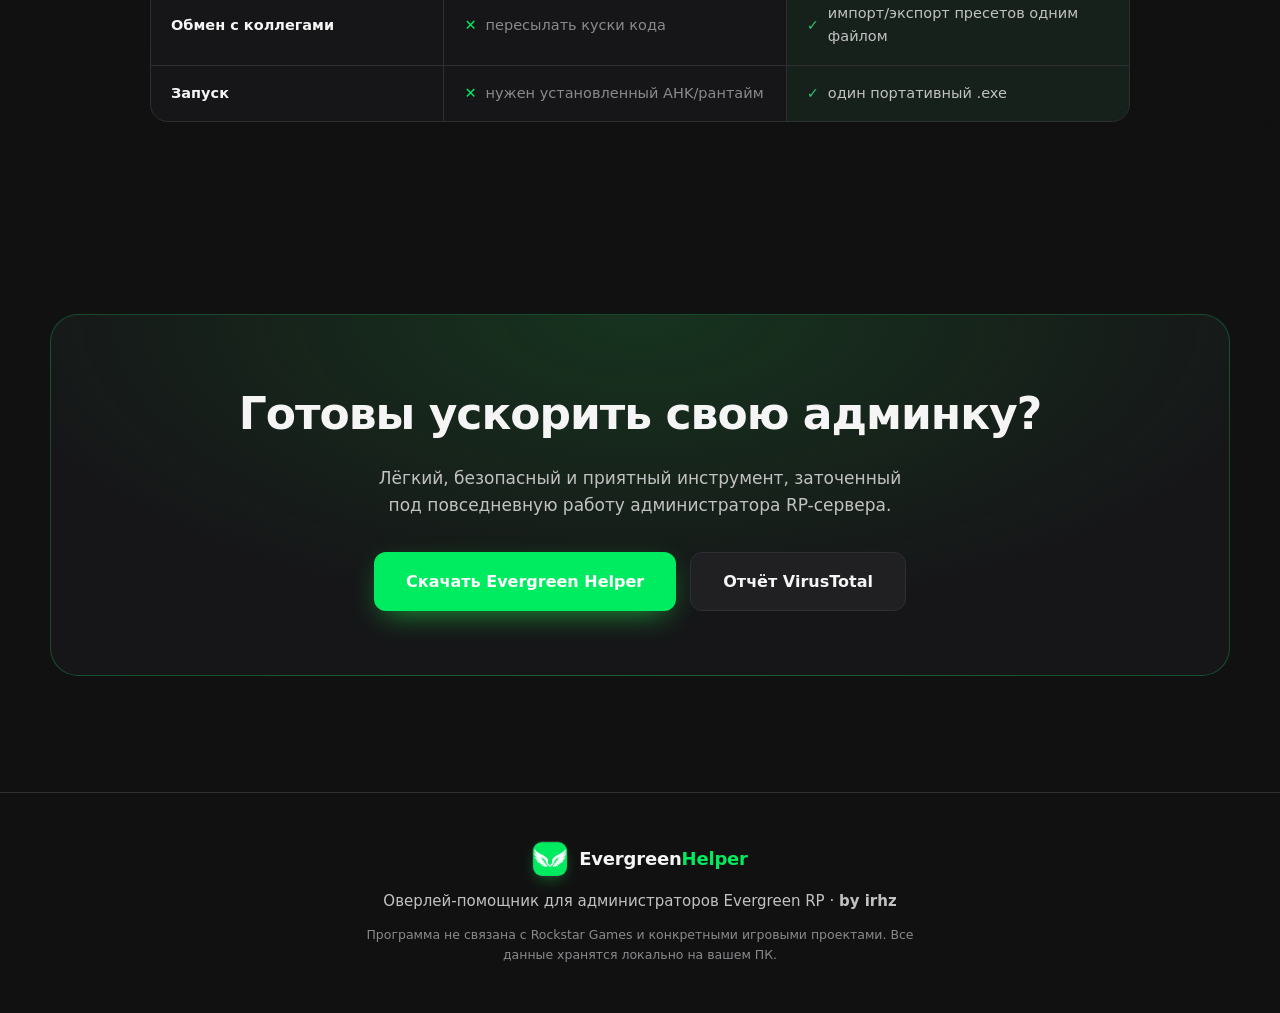
==== commit 67b08e55: "Update index.html" ====
--- a/index.html
+++ b/index.html
@@ -153,7 +153,6 @@
         </ul>
         <a href="#rmb" class="inline-link">Попробовать вживую ниже ↓</a>
       </div>
-      <figure class="feature__shot"><text="Удобное ПКМ-меню избранного" /></figure>
     </article>
 
     <!-- Feature 4: Admin -->
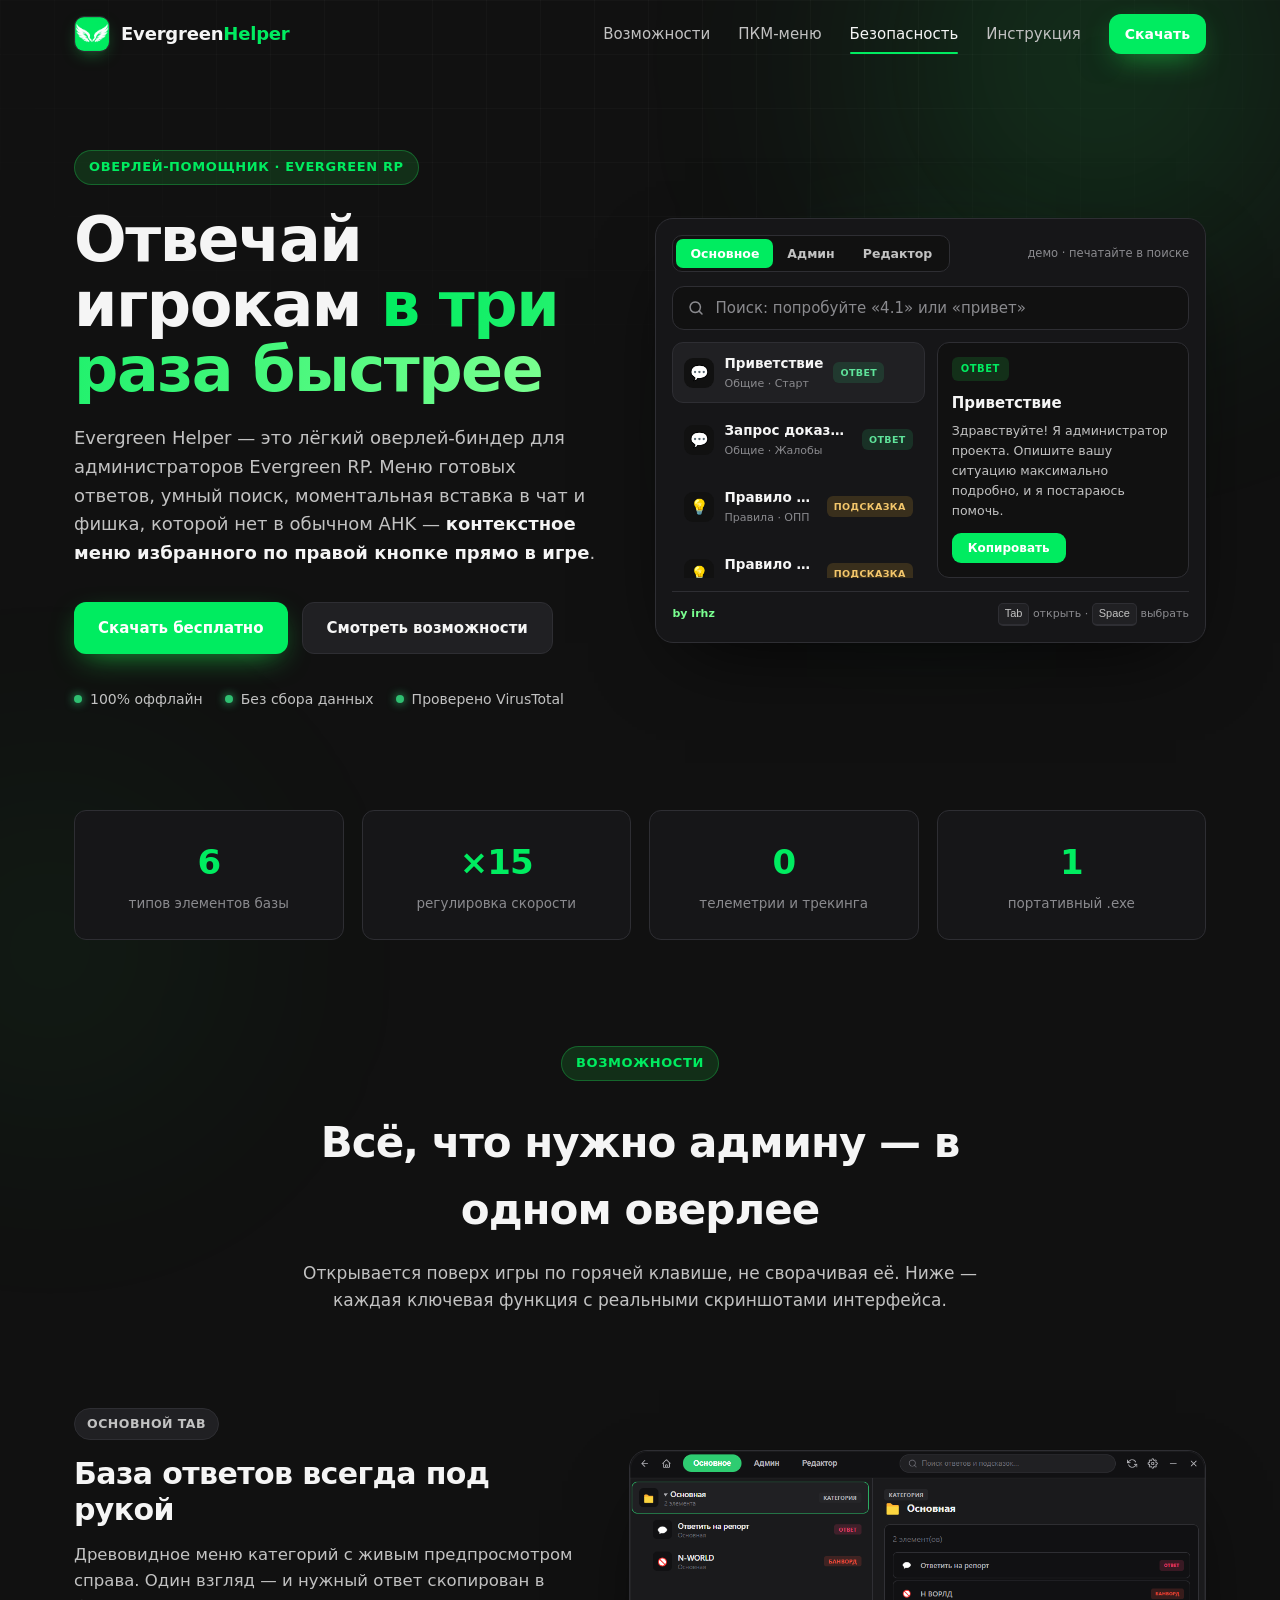
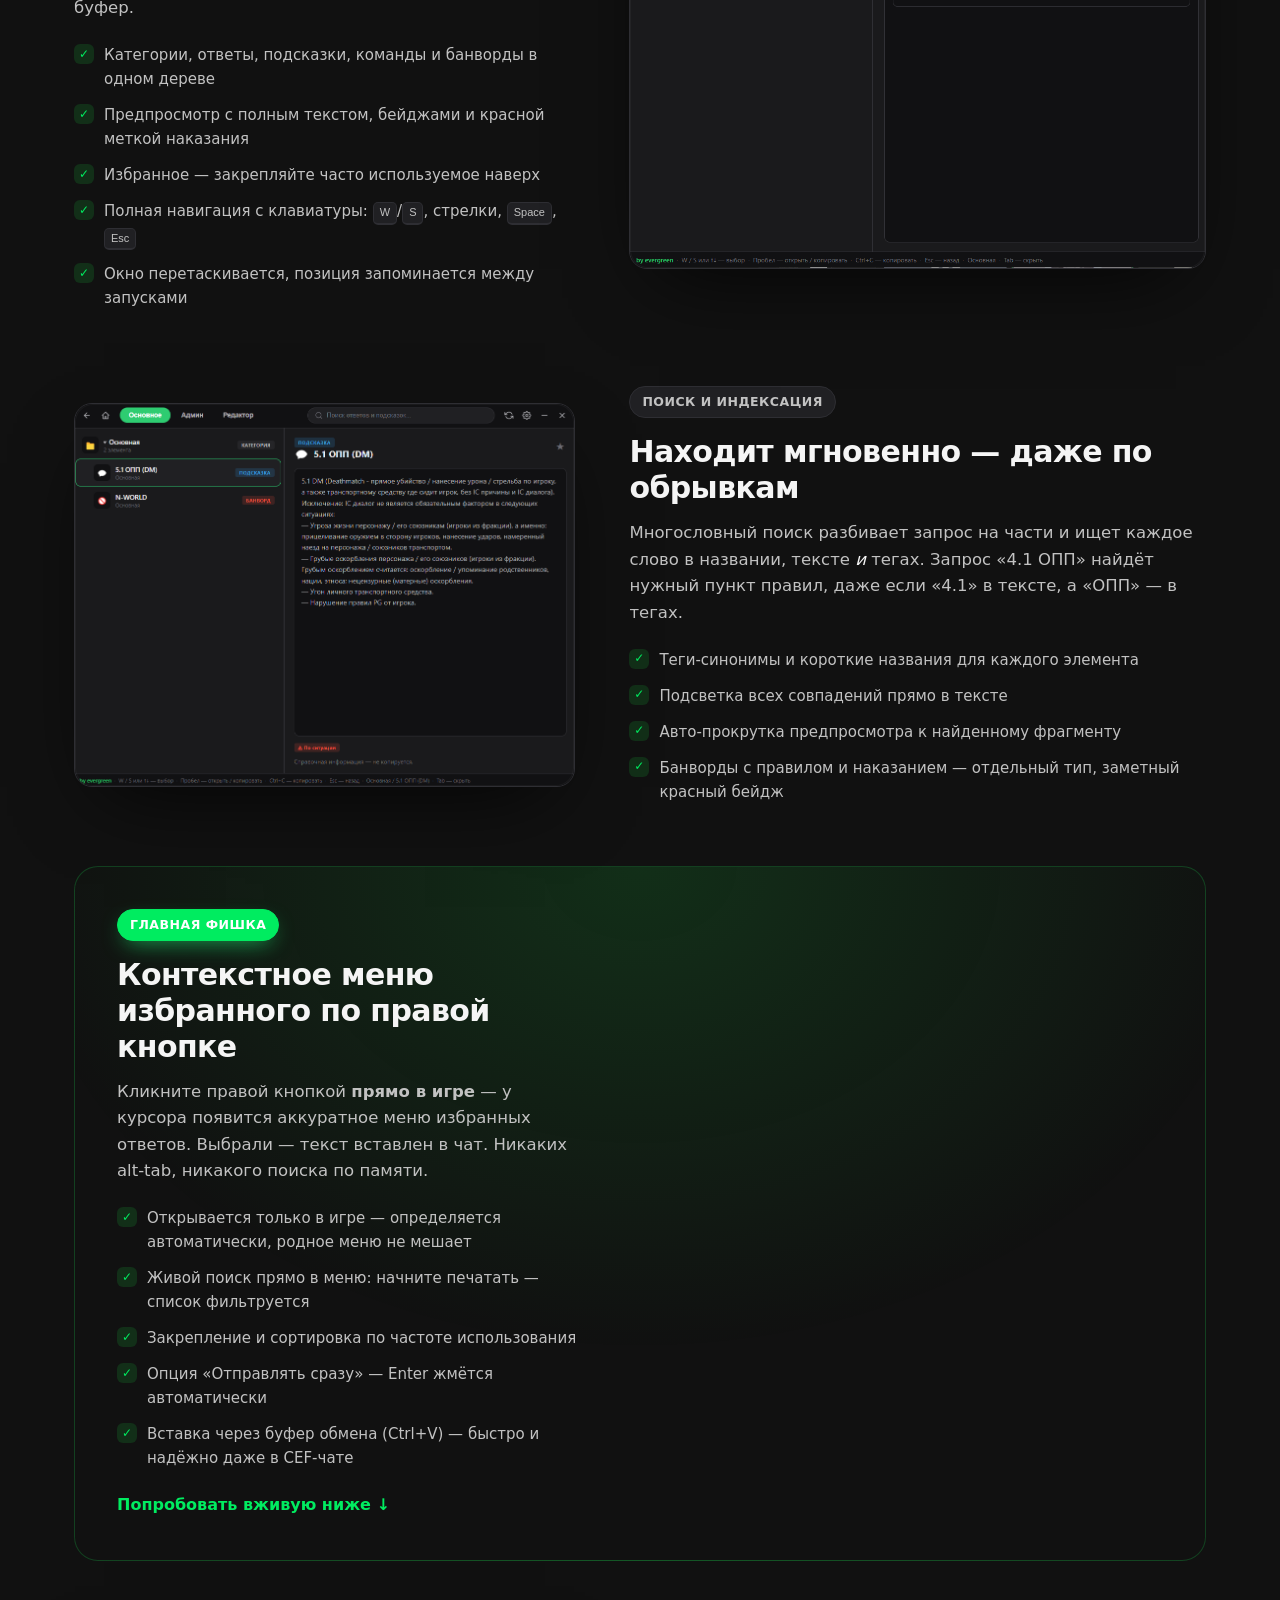
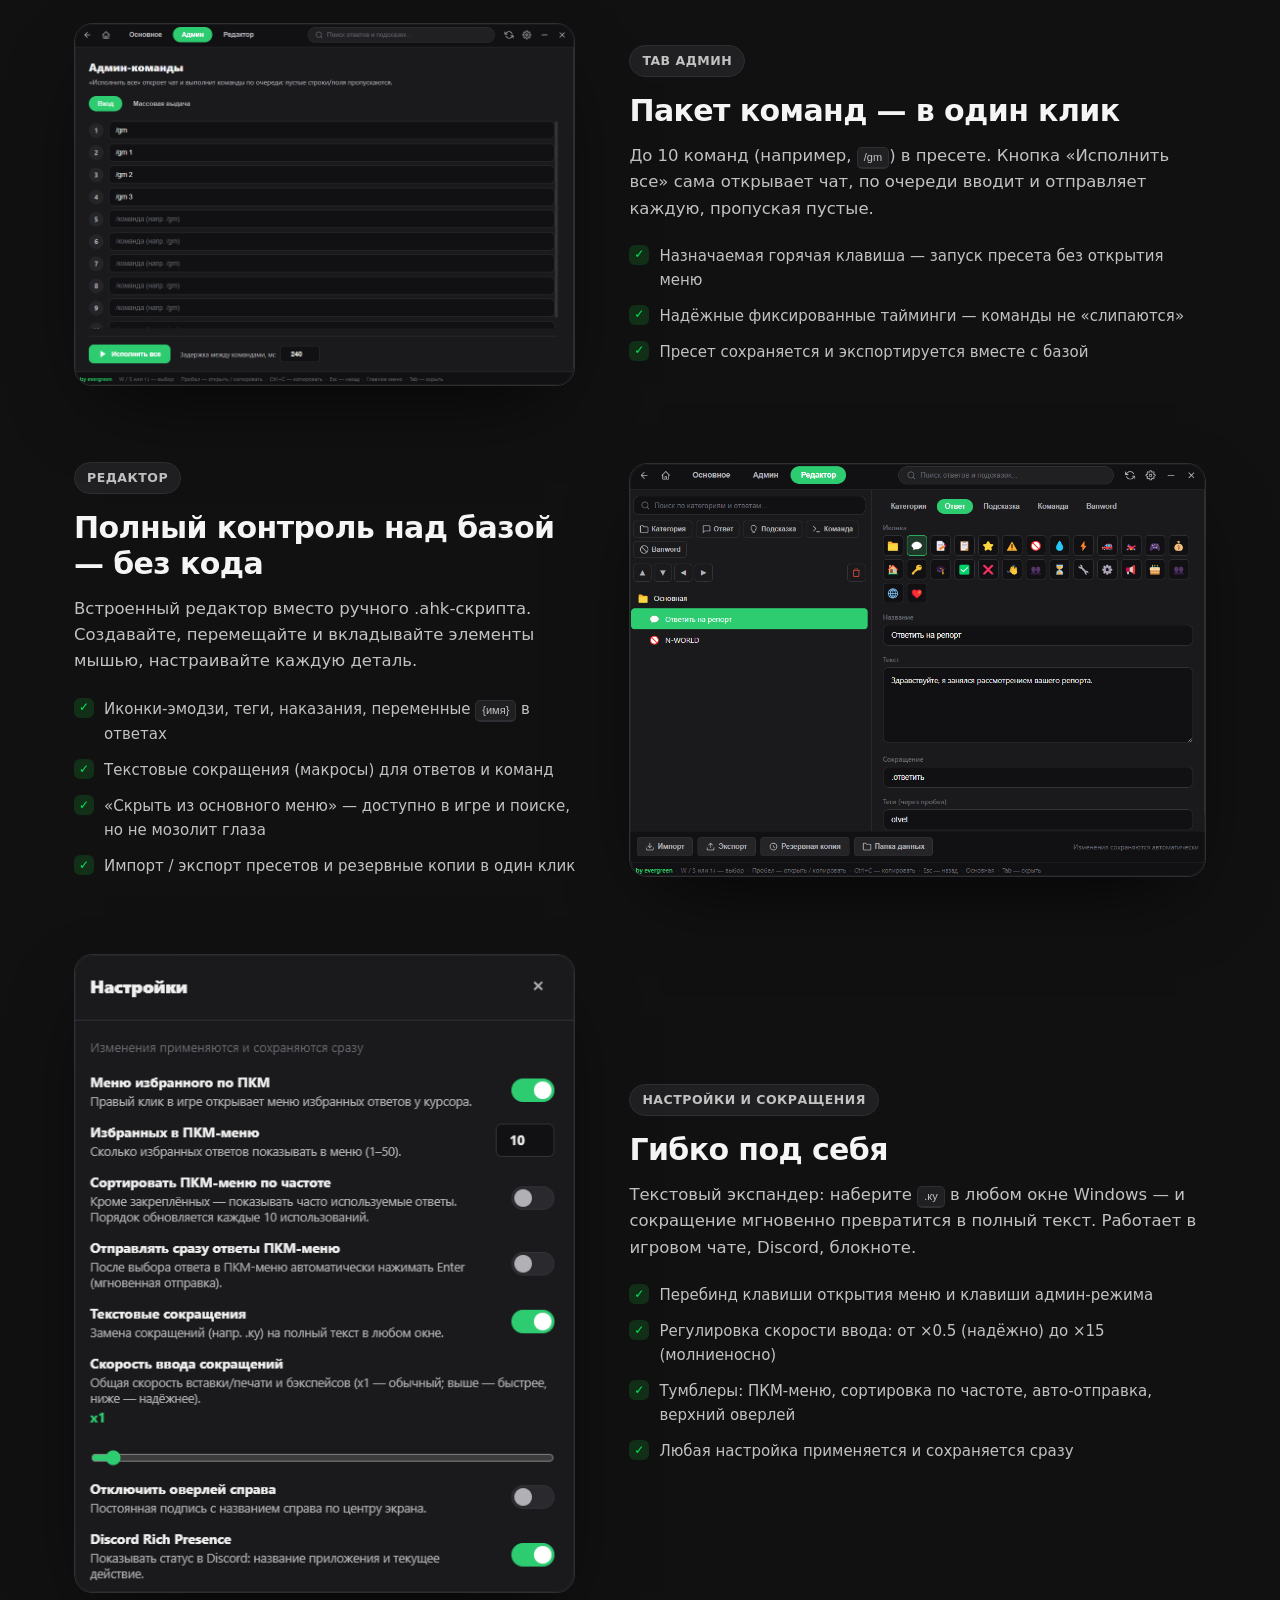
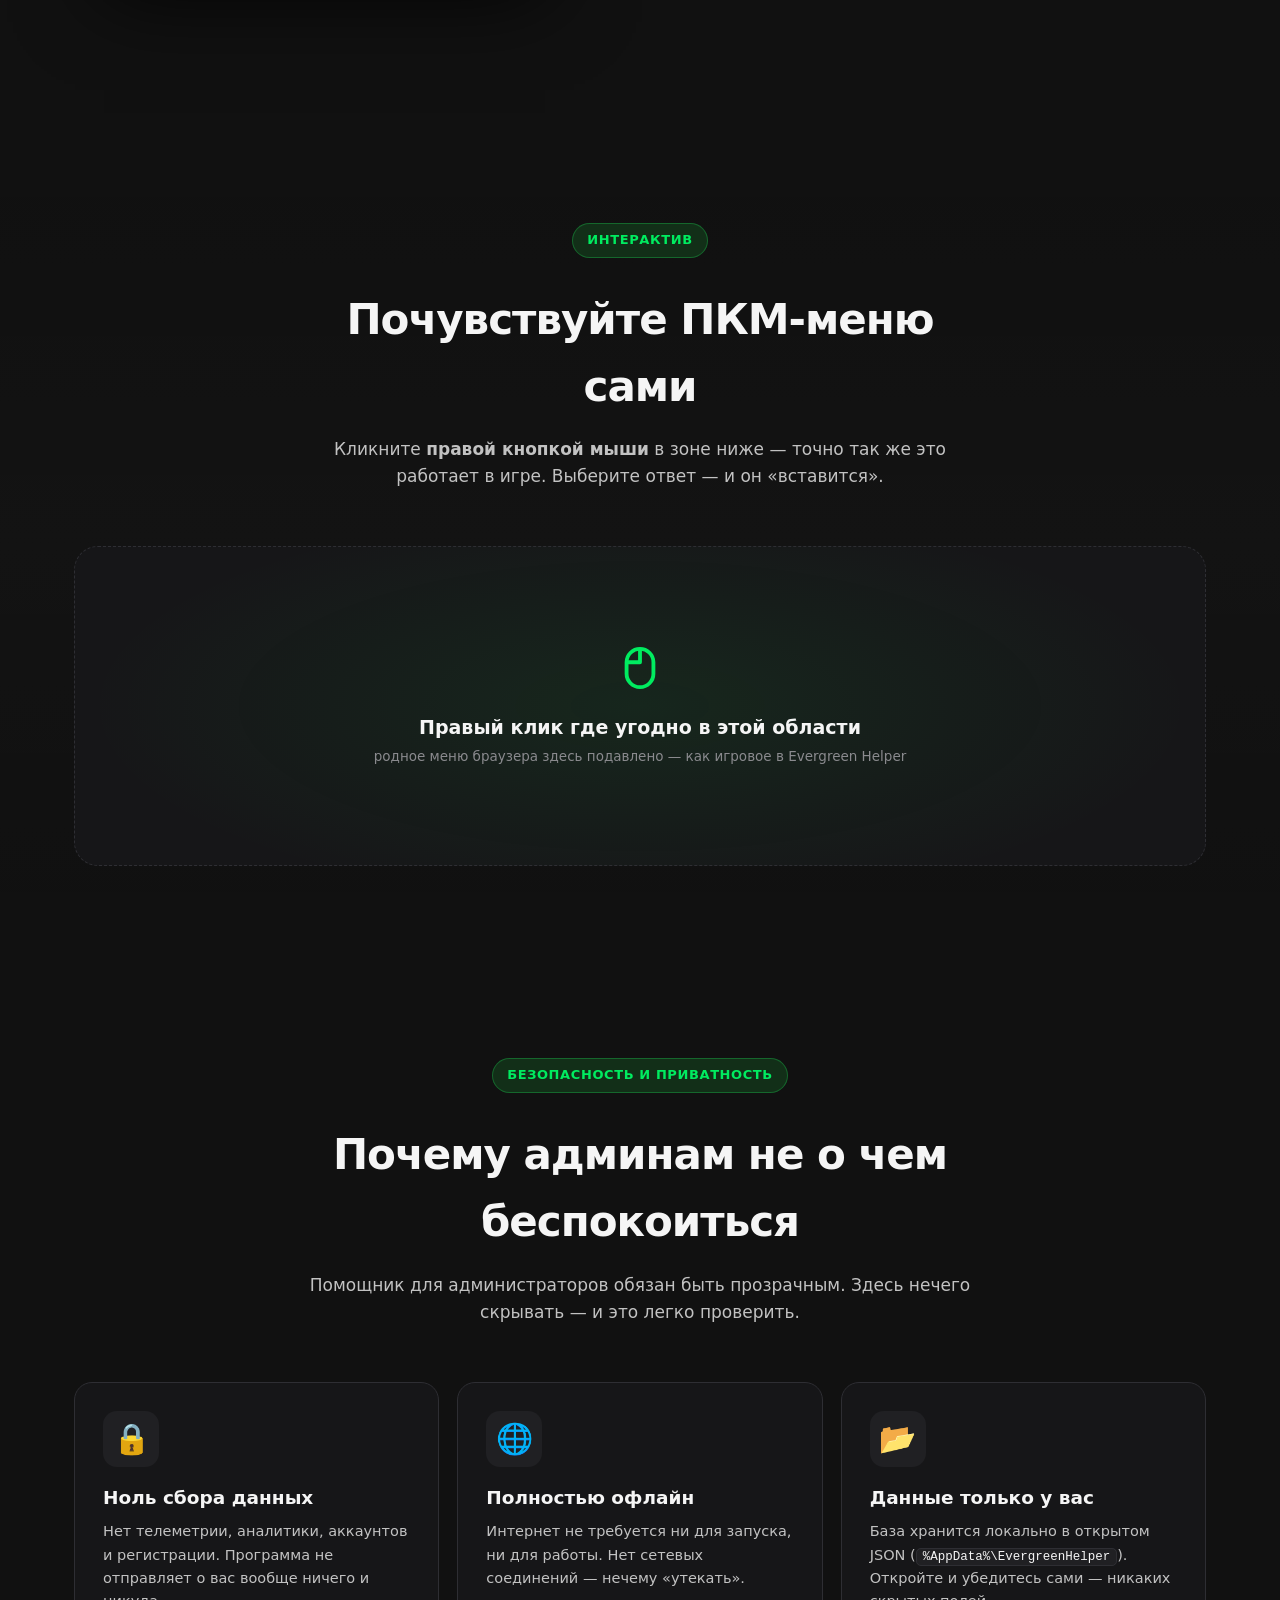
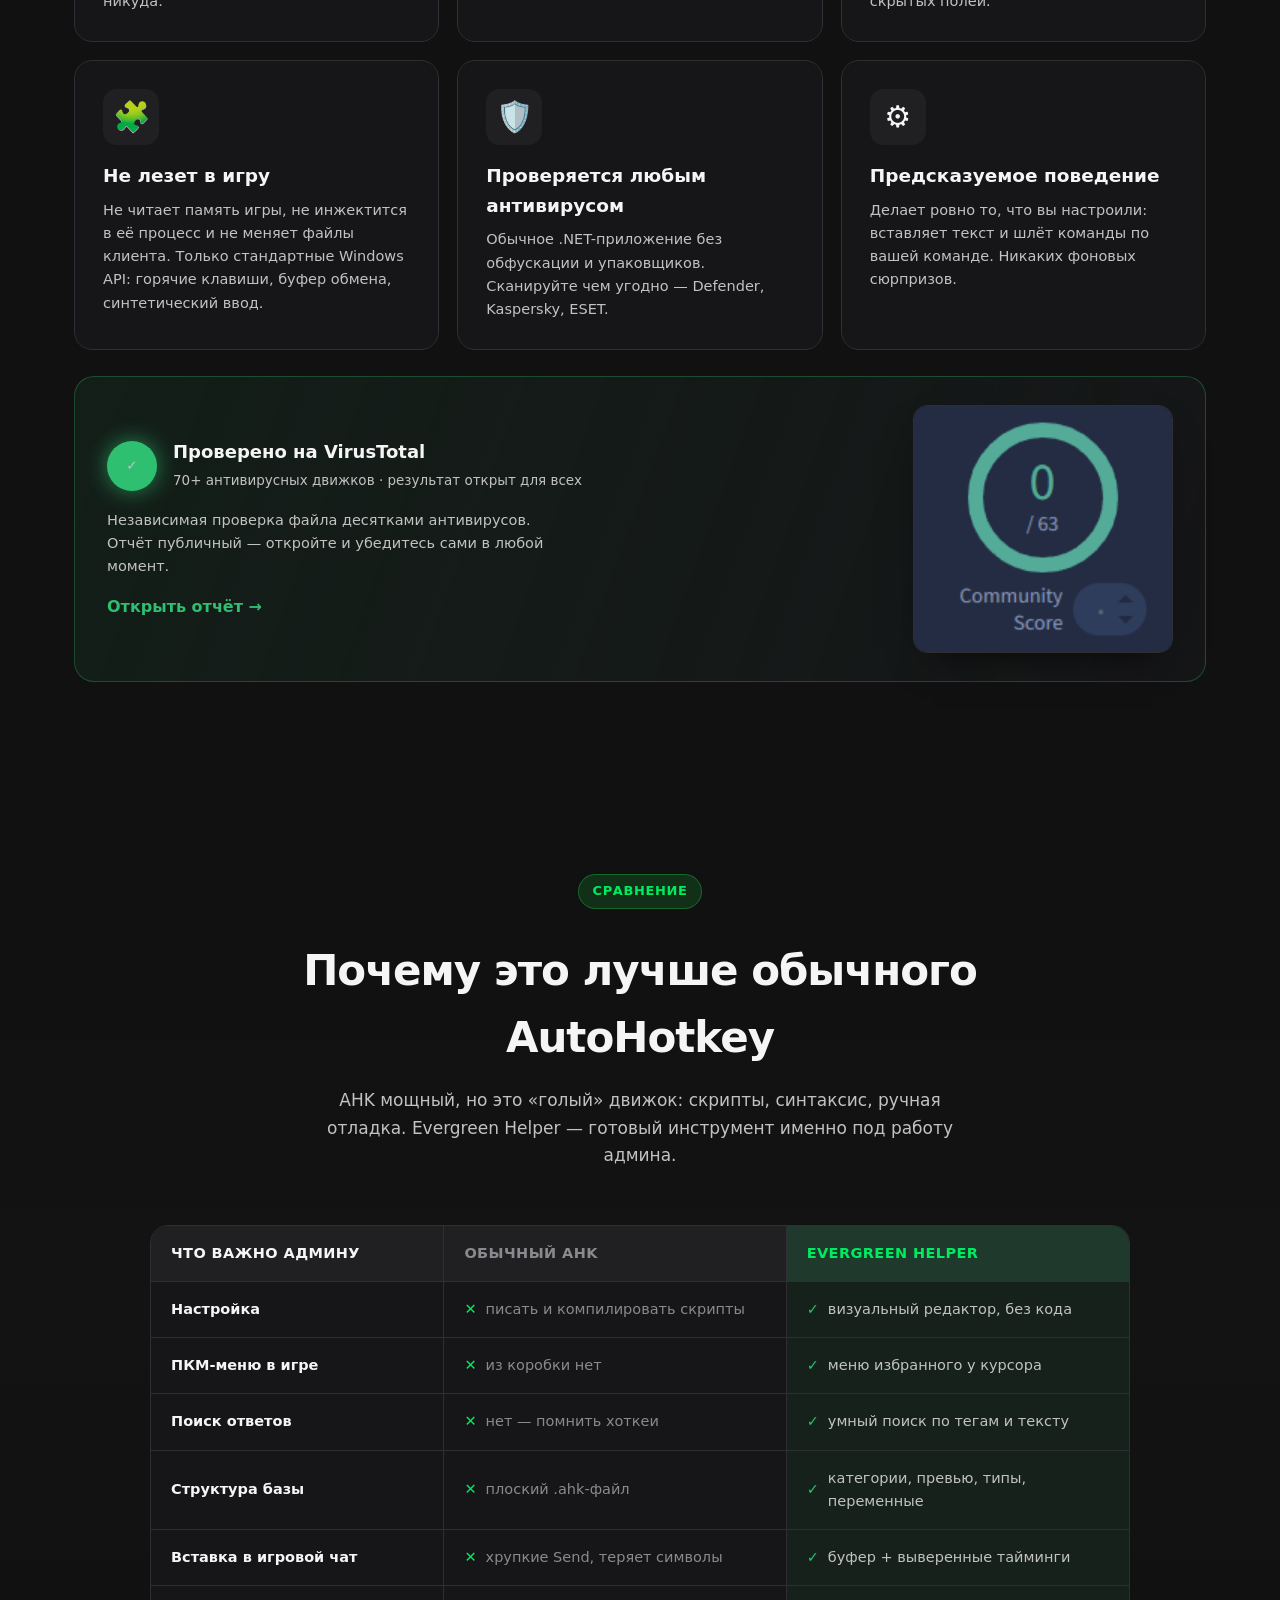
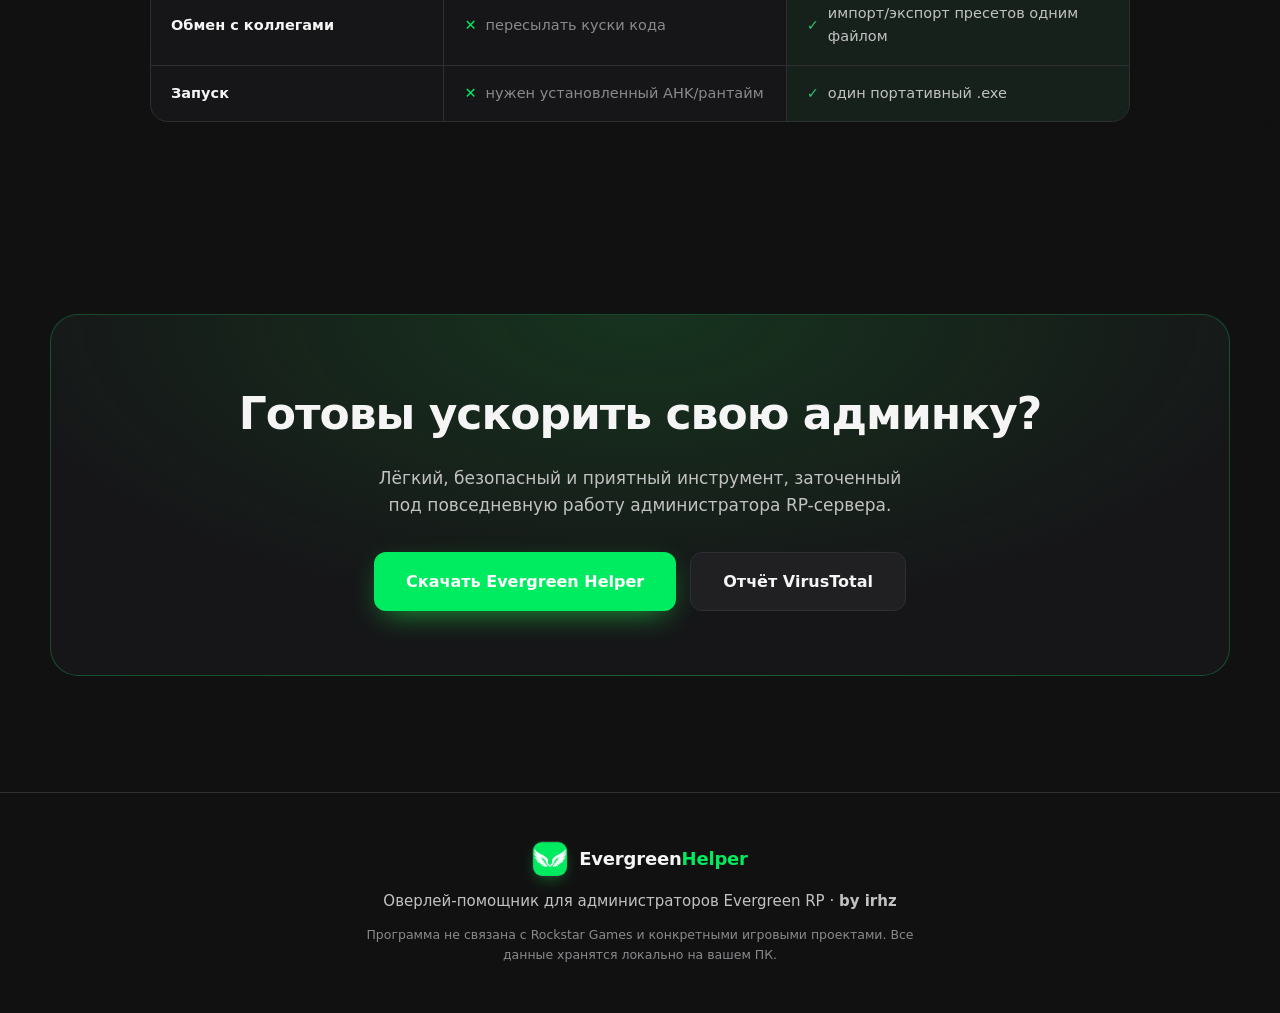
==== commit 72fc3b64: "Update index.html" ====
--- a/index.html
+++ b/index.html
@@ -265,7 +265,7 @@
       </div>
     </div>
 
-    <a class="vt reveal" href="https://www.virustotal.com/gui/file/6ad9322ad6ffc2415cfb0052f76b34efeab2f4a1d51f4c47fbfd35884fb3eeb3/detection" target="_blank" rel="noopener">
+    <a class="vt reveal" href="https://www.virustotal.com/gui/file/219bc462ae3a9609bf4505abde9fb2f691b879b22f43c7dab3b59c09ec21b2c2/detection" target="_blank" rel="noopener">
       <div class="vt__info">
         <div class="vt__badge">
           <span class="vt__check">✓</span>
@@ -343,7 +343,7 @@
     <p>Лёгкий, безопасный и приятный инструмент, заточенный под повседневную работу администратора RP-сервера.</p>
     <div class="cta__btns">
       <a href="download/index.html" class="btn btn--accent btn--lg">Скачать Evergreen Helper</a>
-      <a href="https://www.virustotal.com/gui/file/6ad9322ad6ffc2415cfb0052f76b34efeab2f4a1d51f4c47fbfd35884fb3eeb3/detection" target="_blank" rel="noopener" class="btn btn--ghost btn--lg">Отчёт VirusTotal</a>
+      <a href="https://www.virustotal.com/gui/file/219bc462ae3a9609bf4505abde9fb2f691b879b22f43c7dab3b59c09ec21b2c2/detection" target="_blank" rel="noopener" class="btn btn--ghost btn--lg">Отчёт VirusTotal</a>
     </div>
   </div>
 </section>
--- a/styles.css
+++ b/styles.css
@@ -152,7 +152,7 @@
 .pv__copy{margin-top:10px;align-self:flex-start;background:var(--accent);color:#fff;border:none;font-weight:600;font-size:12px;padding:8px 16px;border-radius:9px;cursor:pointer;font-family:inherit;transition:.2s}
 .pv__copy:hover{background:var(--accent-hover)}
 .mockup__footer{display:flex;align-items:center;justify-content:space-between;margin-top:13px;padding-top:11px;border-top:1px solid var(--border);font-size:11px;color:var(--muted)}
-.by{color:#ff5fb0;font-weight:600}
+.by{color:#7aff90;font-weight:600}
 .kbd{display:inline-block;background:var(--surface2);border:1px solid var(--border);border-bottom-width:2px;border-radius:5px;padding:1px 6px;font-size:11px;font-family:"Segoe UI",sans-serif;color:var(--text2)}
 
 /* ===== Stats ===== */
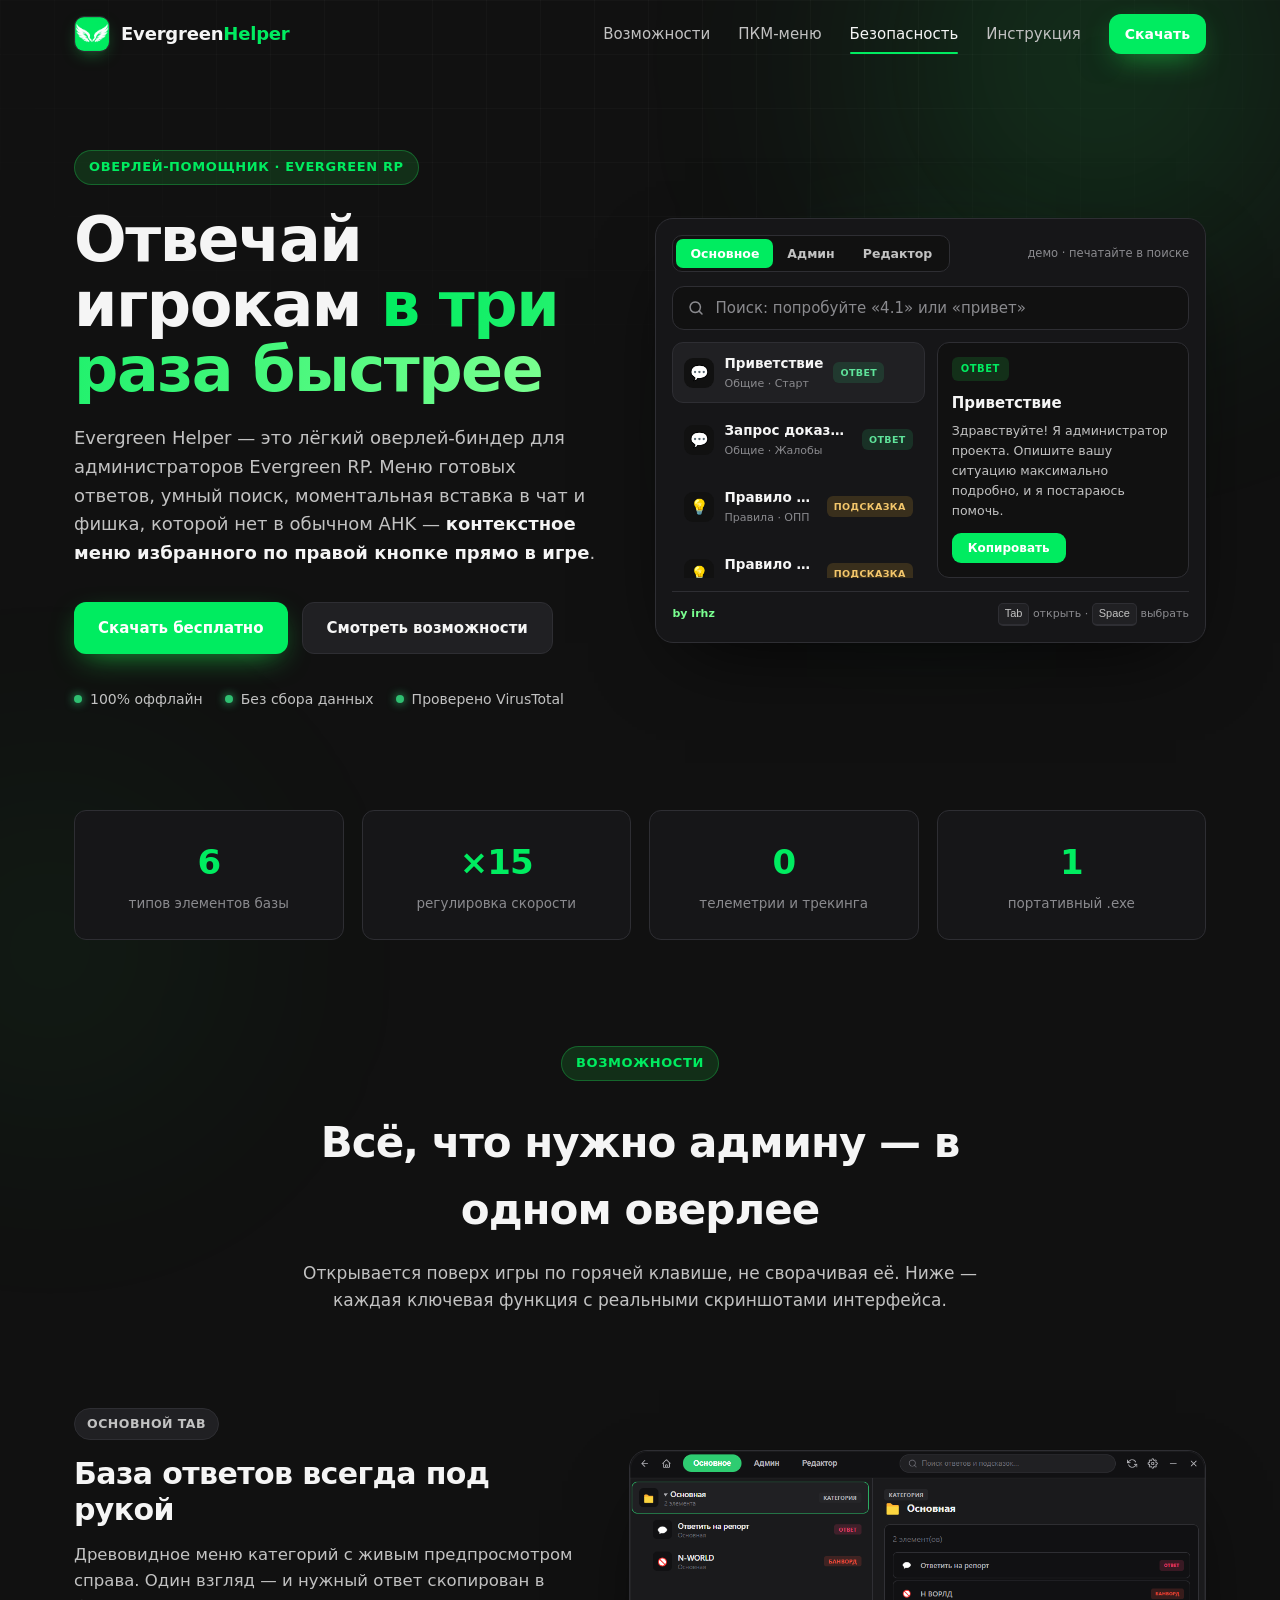
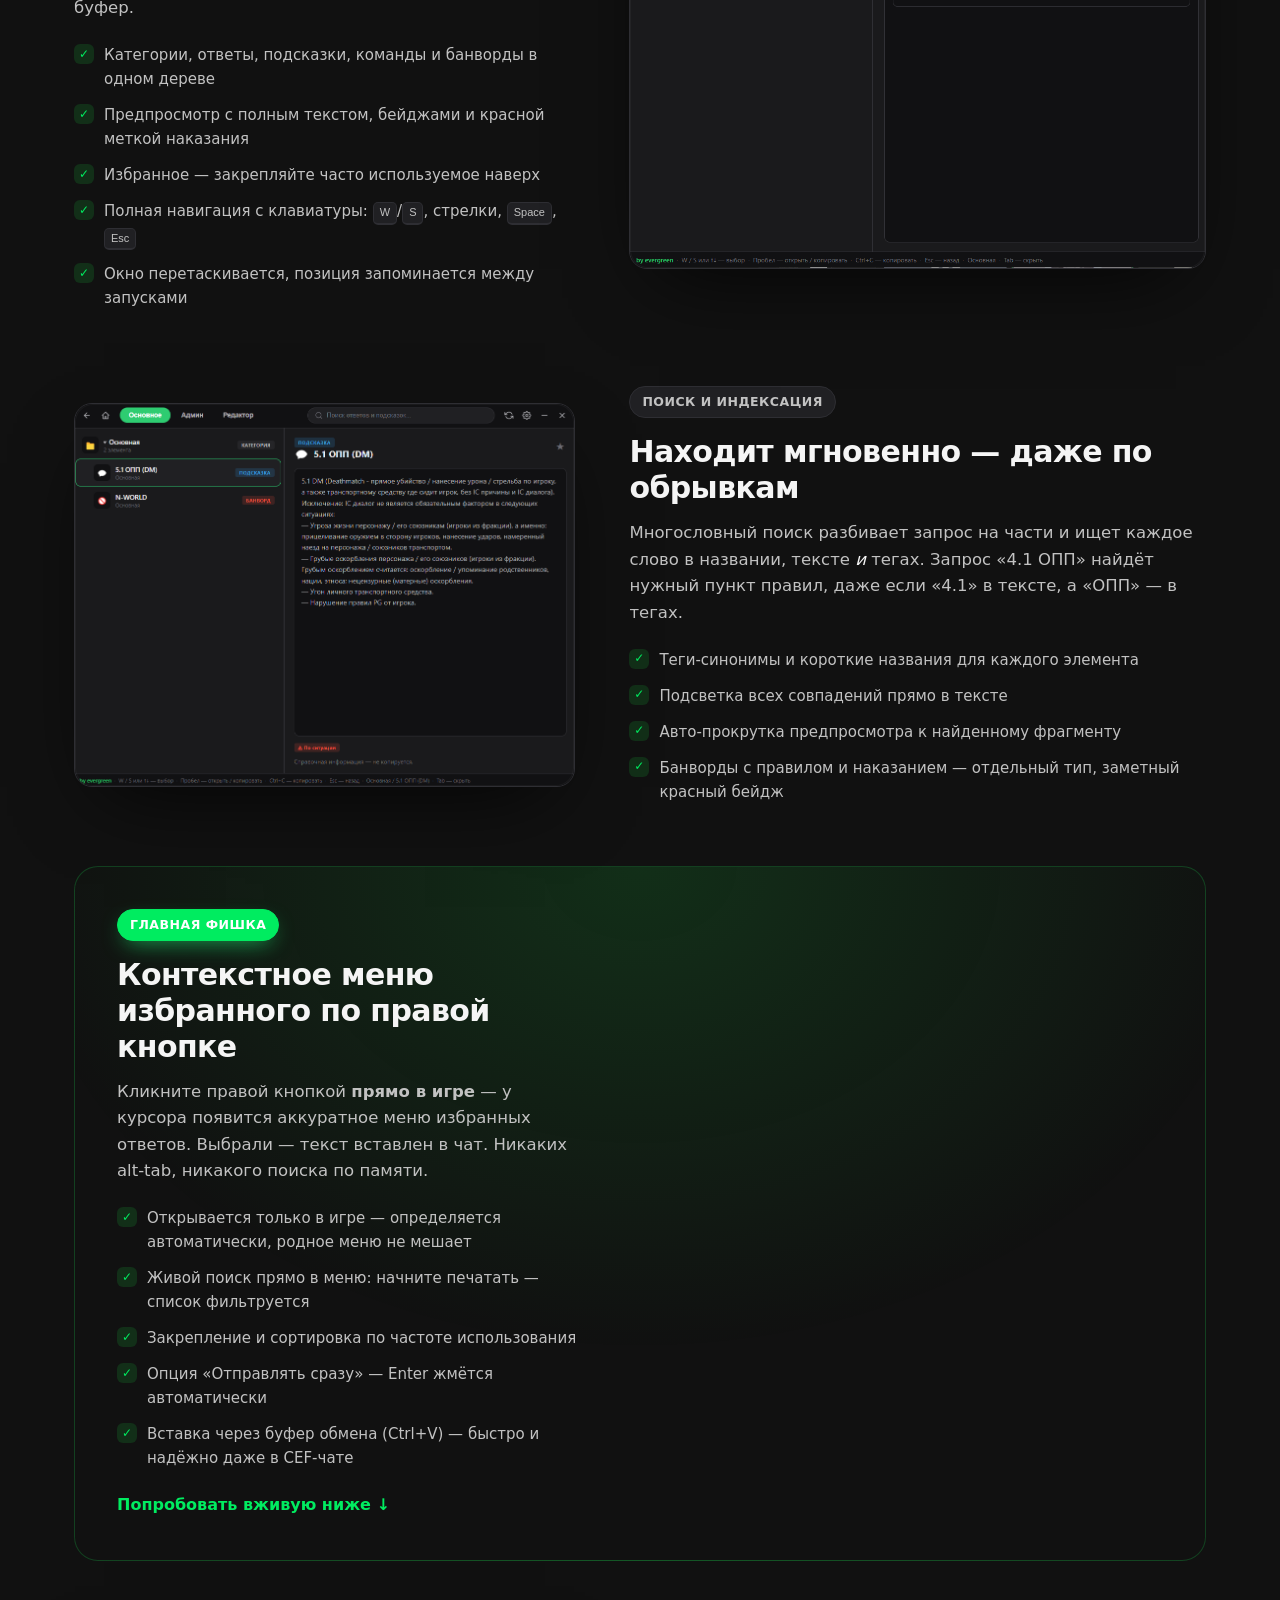
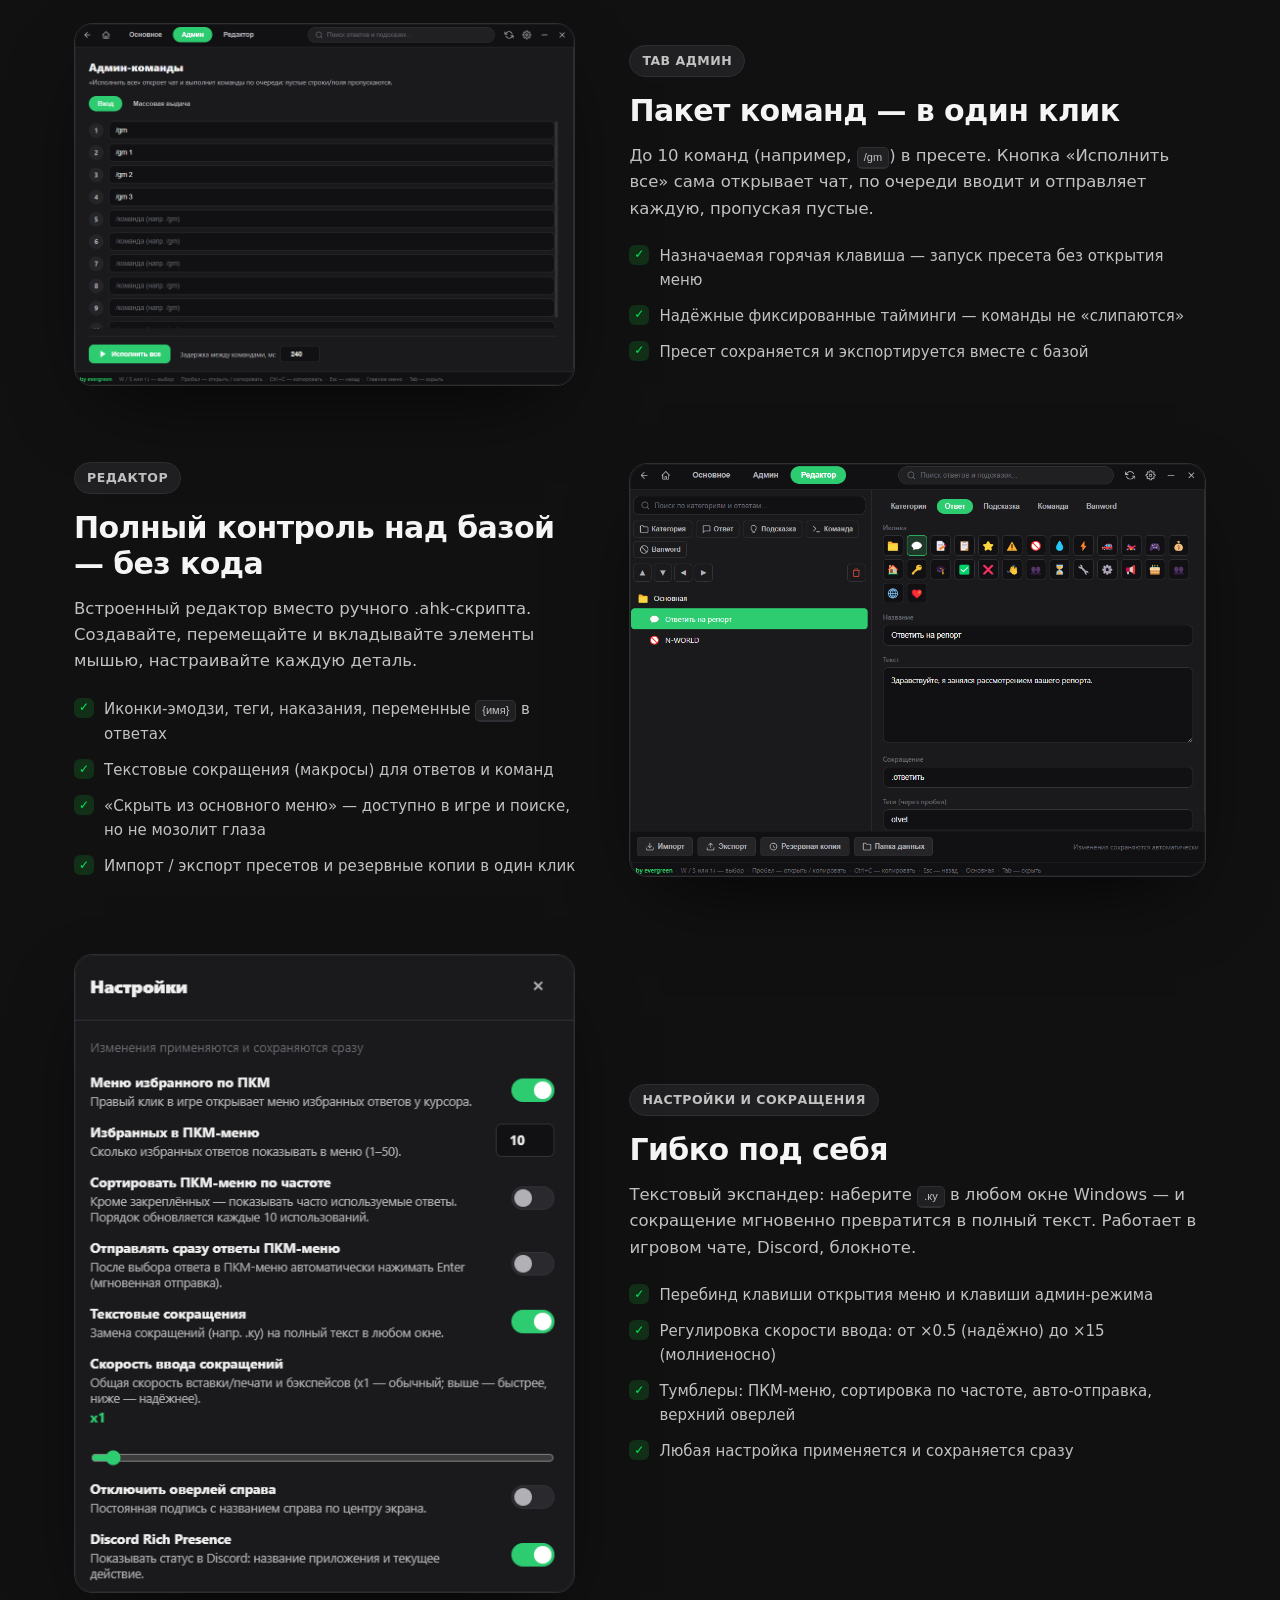
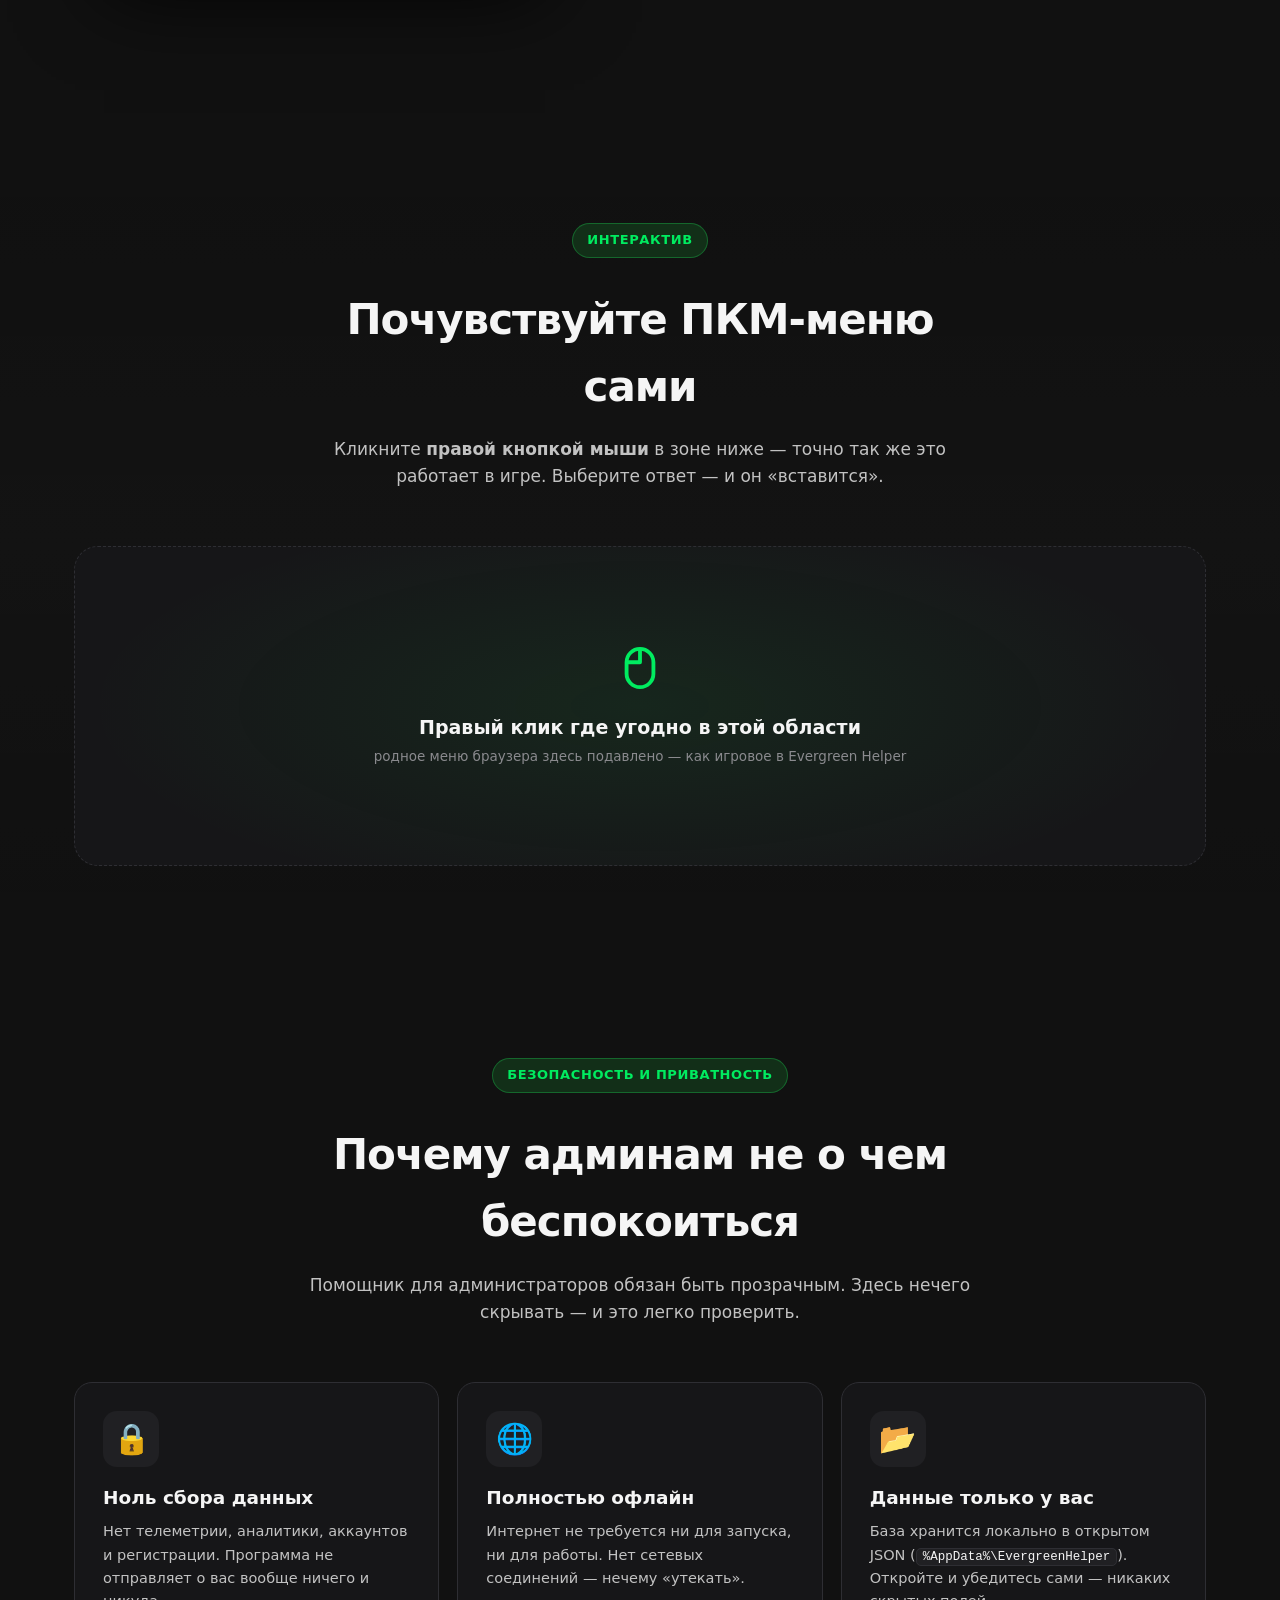
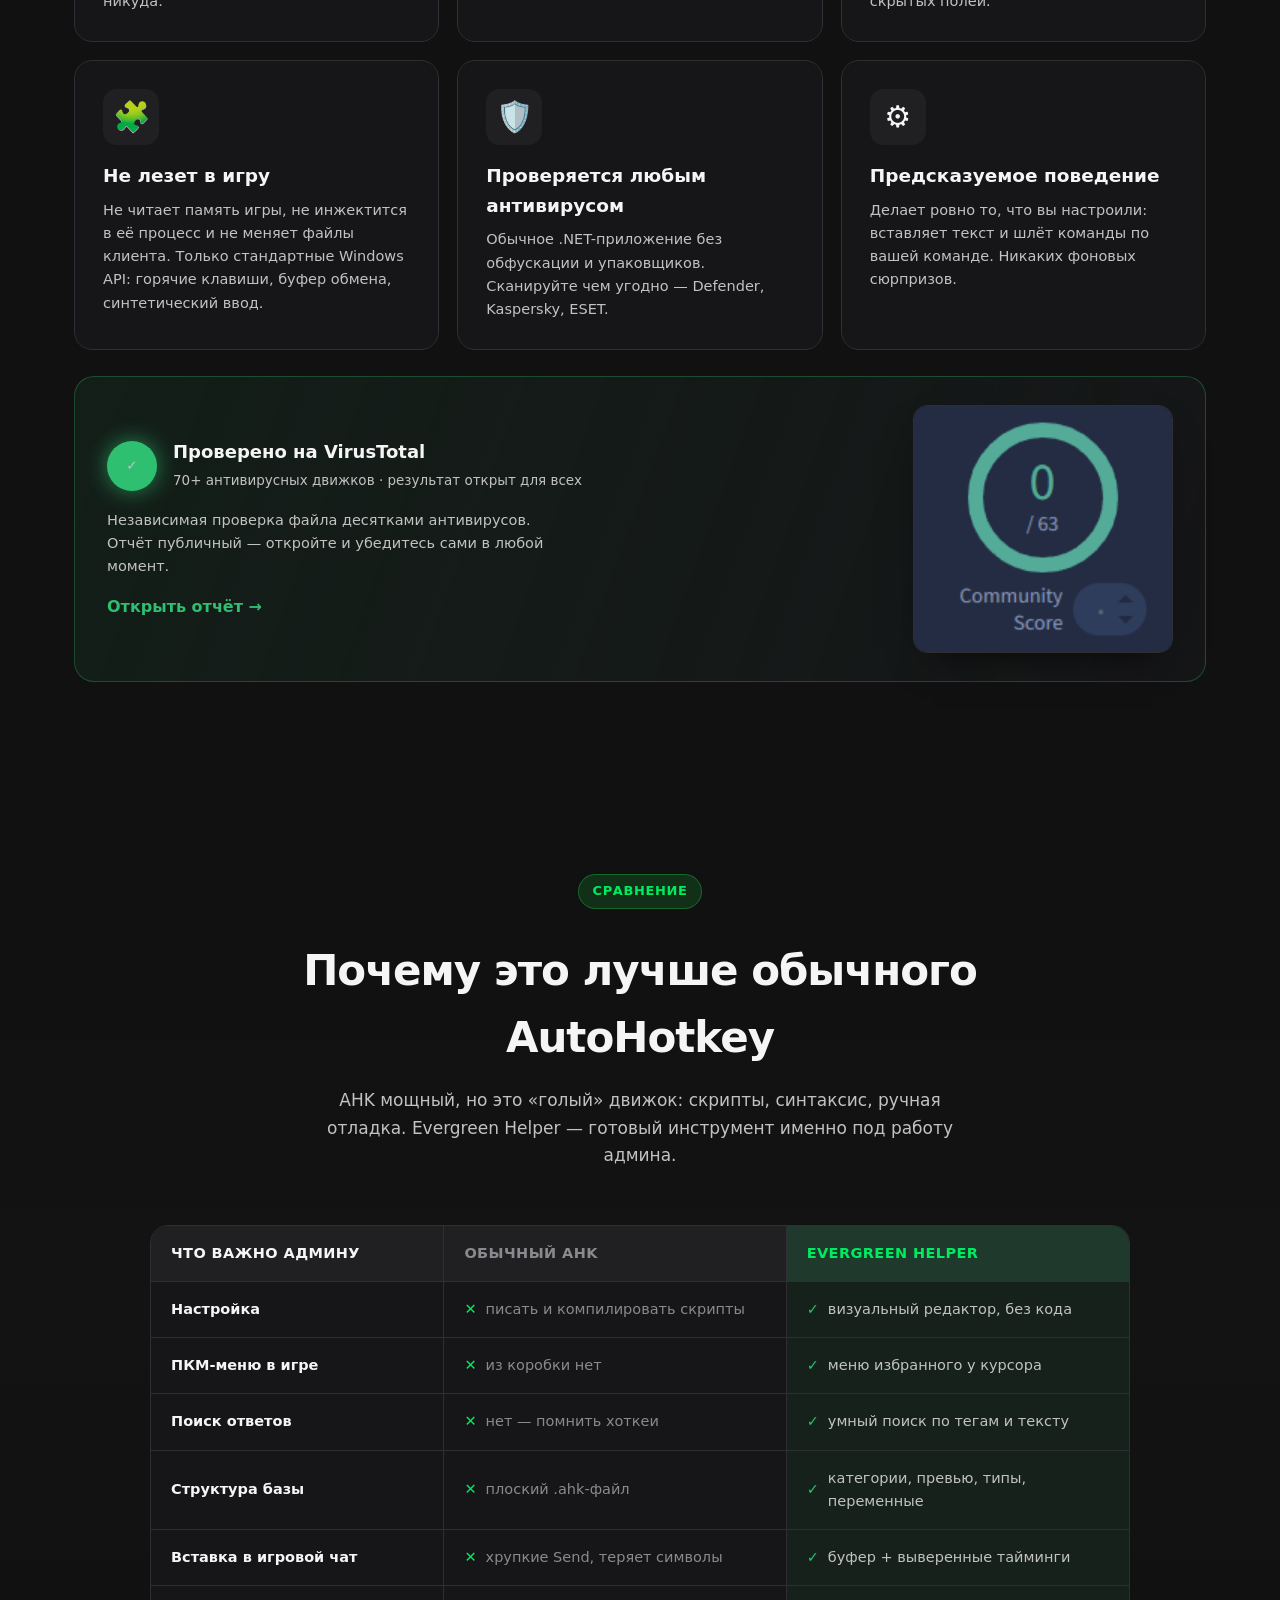
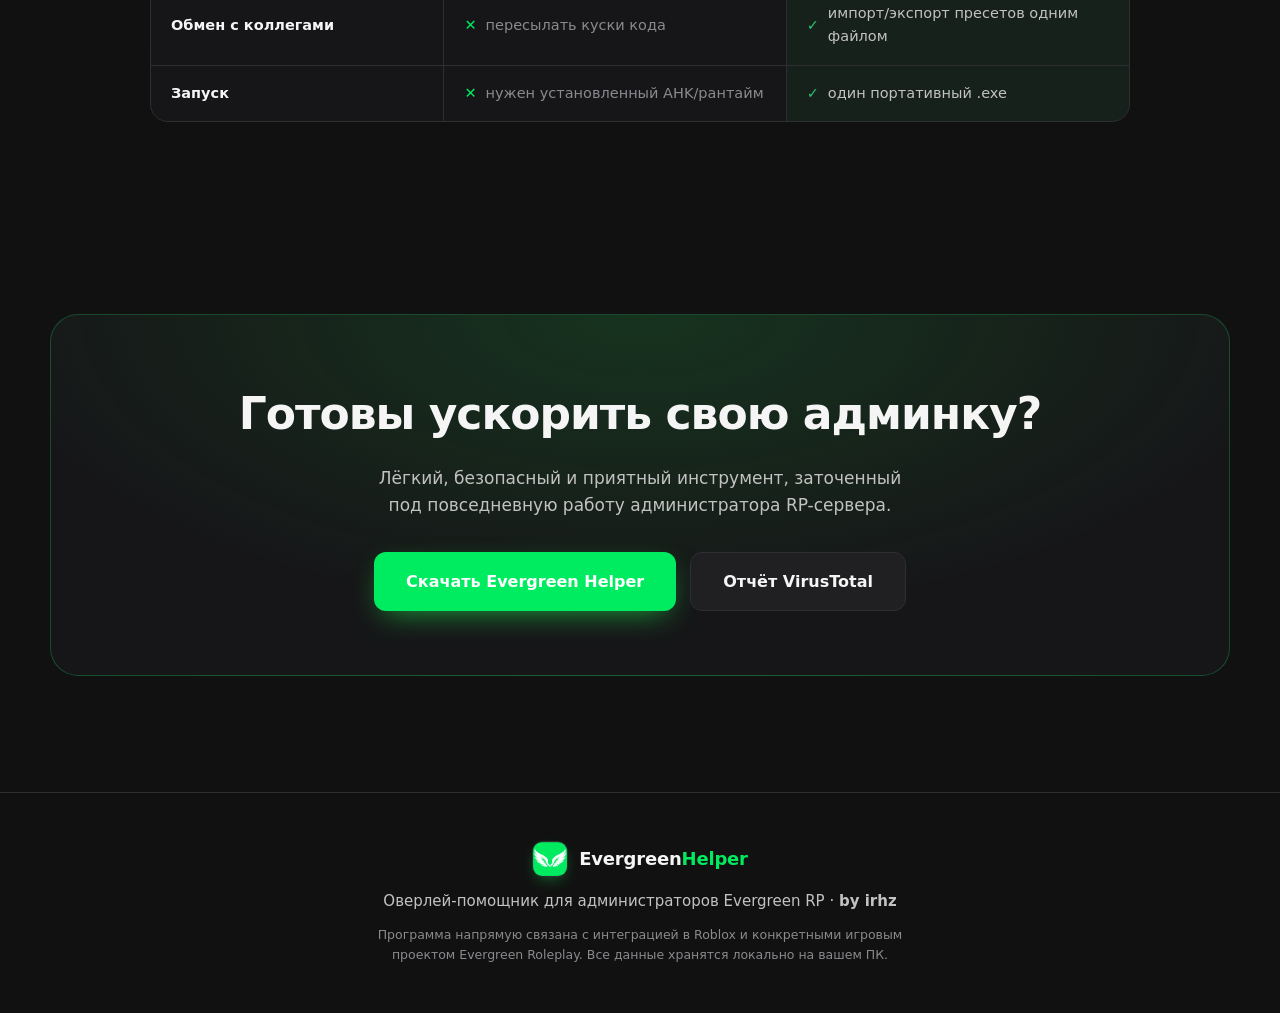
==== commit 2d8f0d7a: "Update index.html" ====
--- a/index.html
+++ b/index.html
@@ -356,7 +356,7 @@
       <span class="brand__text">Evergreen<span class="brand__accent">Helper</span></span>
     </div>
     <p class="footer__by">Оверлей-помощник для администраторов Evergreen RP · <b>by irhz</b></p>
-    <p class="footer__small">Программа не связана с Rockstar Games и конкретными игровыми проектами. Все данные хранятся локально на вашем ПК.</p>
+    <p class="footer__small">Программа напрямую связана с интеграцией в Roblox и конкретными игровым проектом Evergreen Roleplay. Все данные хранятся локально на вашем ПК.</p>
   </div>
 </footer>
 
